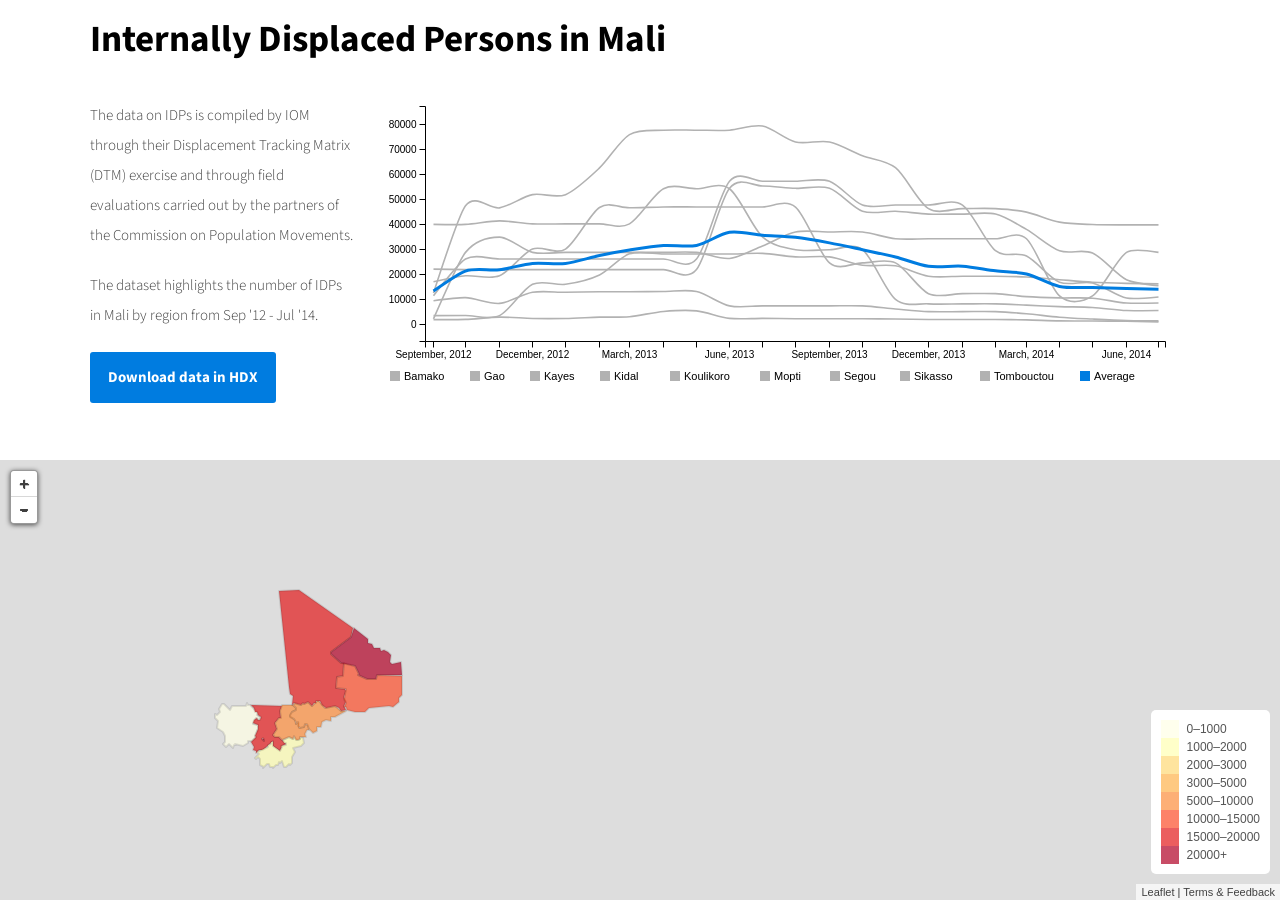
==== index.html @ 828c5931 "cleaning" ====
<!DOCTYPE html>
<html>
<head>
  <meta charset=utf-8 />
  <title>IDPs from Mali</title>
  <meta name='viewport' content='initial-scale=1,maximum-scale=1,user-scalable=no' />

  <!-- loading font -->
  <link href='https://fonts.googleapis.com/css?family=Source+Sans+Pro:400,200,300,600,700' rel='stylesheet' type='text/css'>

  <!-- Loading jquery -->
  <script src='js/jquery.js'></script>

  <!-- Loading Mapbox, used for the popup -->
  <script src='js/mapbox.js'></script>
  <link href='css/mapbox.css' rel='stylesheet' />

  <!-- Load Leaflet -->
  <link rel="stylesheet" href="css/leaflet.css" />
  <script src="js/leaflet.js"></script>

  <!-- Loading c3 + d3 -->
  <script src='js/d3.min.js'></script>
  <script src='js/c3.js'></script>
  <link href='css/c3.css' rel='stylesheet' />

  <!-- Loading style sheets that match our current site -->
  <link rel='stylesheet' id='bean-css'  href='css/framework.css' type='text/css' media='all' />
  <link rel='stylesheet' id='main-style-css'  href='css/style.css' type='text/css' media='all' />
  <link rel='stylesheet' id='mobile-css'  href='css/mobile.css' type='text/css' media='all' />
  <link rel='stylesheet' id='font-awesome-four-css'  href='css/font-awesome.min.css' type='text/css' media='all' />


  <style>
    body {
      font-family: 'Source Sans Pro';
      margin-top:20px;
      width: 100%;
    }
    #map {
      position:absolute;
      top:460px;
      bottom:0;
      left: 0 ;
      width:100%;
    }
  </style>
</head>

<body>
<div class="row" style="padding-bottom: 40px;">
  <h1><strong>Internally Displaced Persons in Mali</strong></h1>
</div>
<div class="row">
  <div class='three columns' style="padding-left: 0px;">
    <p>The data on IDPs is compiled by IOM through their Displacement Tracking Matrix (DTM) exercise and through field evaluations carried out by the partners of the Commission on Population Movements.</p>
    <p>The dataset highlights the number of IDPs in Mali by region from Sep '12 - Jul '14.</p>
    <a href="https://data.hdx.rwlabs.org/dataset/idps-data-by-region-in-mali" class="btn btn-default btn-lg">Download data in HDX</a>
  </div>
  <div id="timeseries" class="nine columns"></div>
</div>
<div id='map' class='map-box'></div>

<!-- Map specific style -->
<style>
.map-legend .swatch {
  width:20px;
  height:20px;
  float:left;
  margin-right:10px;
  }
.legend {
    background-color: #ffffff;
    padding: 10px;
    border-radius: 5px;
    line-height: 18px;
    color: #555;
}
.legend i {
    width: 18px;
    height: 18px;
    float: left;
    margin-right: 8px;
    opacity: 0.7;
}
.leaflet-popup-close-button {
  display: none;
  }
.leaflet-popup-content-wrapper {
  pointer-events: none;
  }
</style>

<!-- Loading geoJSOn data -->
<script src='data/idps_data.js'></script>

<!-- Chart specific styles -->
<style>
#timeseries .c3-line {
  stroke-width: 1.6px;
}
#timeseries .c3-line-Average {
  stroke-width: 3px;
}
#timeseries .c3-legend-item {
  font-size: 11px;
}
</style>

<script>
//// charting data
// this uses c3 (d3) to load the time series data from a CSV file
// then carts it into a time series

// Color Brewer Palette: #d53e4f, #f46d43, #fdae61, #fee08b, #ffffbf, #e6f598, #abdda4, #66c2a5, #3288bd

var colorPalette = ['#B2B2B2', '#007CE0'];
var timeseries = c3.generate({
  bindto: '#timeseries',
    data: {
      x: 'date',
      url: 'data/idp_data_timeseries.csv',
      type: 'spline',
      colors: {
        Bamako: colorPalette[0],
        Gao: colorPalette[0],
        Kayes: colorPalette[0],
        Kidal: colorPalette[0],
        Koulikoro: colorPalette[0],
        Mopti: colorPalette[0],
        Segou: colorPalette[0],
        Sikasso: colorPalette[0],
        Tombouctou: colorPalette[0],
        Average: colorPalette[1]
      }
    },
    axis: {
      x: {
        type: 'timeseries',
          tick: {
            format: '%B, %Y'
          }
      },
      y: {
        show: true
      }
    },
    tooltip: {
      format: {
        value: d3.format(',')
      }
    },
    point: {
      show: false
    },
    size: {
      height: 300,
      width: 800
    }
});

</script>
<script>
//// mapping element
// this mapping element uses MapBox + Leaflet to map
// data stored in the idps data.
// it only shows a choropleth map with the latest data.

var mapboxTiles = L.tileLayer('https://{s}.tiles.mapbox.com/v3/reliefweb.im6jg6a0/{z}/{x}/{y}.png', {
    attribution: '<a href="http://www.mapbox.com/about/maps/" target="_blank">Terms &amp; Feedback</a>',
    maxZoom: 7
});

var map = L.map('map')
    .addLayer(mapboxTiles)
    .setView([17.63383, 25.15022], 4);

// creating a popup data
var popup = new L.Popup({ autoPan: false });

// statesData comes from the 'idps_data.js' script included above
var statesLayer = L.geoJson(statesData,  {
    style: getStyle,
    onEachFeature: onEachFeature
}).addTo(map);

  function getStyle(feature) {
      return {
          weight: 2,
          opacity: 0.1,
          color: 'black',
          fillOpacity: 0.7,
          fillColor: getColor(feature.properties.July2014)
      };
  }

  // get color depending on population density value
  function getColor(d) {
      return d > 20000 ? '#b10026' :
          d > 15000  ? '#e31a1c' :
          d > 10000  ? '#fc4e2a' :
          d > 5000  ? '#fd8d3c' :
          d > 3000   ? '#feb24c' :
          d > 2000   ? '#fed976' :
          d > 1000   ? '#ffffb2' :
          '#ffffe5';
  }

  // Excuse the short function name: this is not setting a JavaScript
  // variable, but rather the variable by which the map is colored.
  // The input is a string 'name', which specifies which column
  // of the imported JSON file is used to color the map.
  function setVariable(name) {
      var scale = ranges[name];
      usLayer.eachLayer(function(layer) {
          // Decide the color for each state by finding its
          // place between min & max, and choosing a particular
          // color as index.
          var division = Math.floor(
              (hues.length - 1) *
              ((layer.feature.properties[name] - scale.min) /
              (scale.max - scale.min)));
          // See full path options at
          // http://leafletjs.com/reference.html#path
          layer.setStyle({
              fillColor: hues[division],
              fillOpacity: 0.8,
              weight: 0.5
          });
      });
  };

  function onEachFeature(feature, layer) {
      layer.on({
          mousemove: mousemove,
          mouseout: mouseout,
          click: zoomToFeature
      });
  }

  var closeTooltip;

  function mousemove(e) {
      var layer = e.target;

      popup.setLatLng(e.latlng);
      popup.setContent('<div class="marker-title">' + "IDPs in " + layer.feature.properties.Name + ": " + "<span>" + layer.feature.properties.July2014 + "</span>" + '</div>' + "<i>July 2014</i>");

      if (!popup._map) popup.openOn(map);
      window.clearTimeout(closeTooltip);

      // highlight feature
      layer.setStyle({
          weight: 3,
          opacity: 0.3,
          fillOpacity: 0.9
      });

      if (!L.Browser.ie && !L.Browser.opera) {
          layer.bringToFront();
      }
  }

  function mouseout(e) {
      statesLayer.resetStyle(e.target);
      closeTooltip = window.setTimeout(function() {
          map.closePopup();
      }, 100);
  }

  function zoomToFeature(e) {
      map.fitBounds(e.target.getBounds());
  }

  var legend = L.control({position: 'bottomright'});

  legend.onAdd = function (map) {

      var div = L.DomUtil.create('div', 'info legend'),
          grades = [0, 1000, 2000, 3000, 5000, 10000, 15000, 20000],
          labels = [];

      // loop through our density intervals and generate a label with a colored square for each interval
      for (var i = 0; i < grades.length; i++) {
          div.innerHTML +=
              '<i style="background:' + getColor(grades[i] + 1) + '"></i> ' +
              grades[i] + (grades[i + 1] ? '&ndash;' + grades[i + 1] + '<br>' : '+');
      }

      // return '<span>Number of IDPs</span><br/>' + labels.join('');
      return div;
  };

  legend.addTo(map);

</script>

<script>
console.log('~~~~~~~~~~~~~~~~~~~~~~~~~~~~~~~~~~~~')
console.log('~~~~~~~~~~~~~~~~~~~~~~~~~~~~~~~~~~~~')
console.log('~~~~~~~~~~~~~~~~~~~~~~~~~~~~~~~~~~~~')
console.log('Visualizing HDX data.')
console.log('Developed by @luiscape')
console.log('Version: v.0.1')
console.log('~~~~~~~~~~~~~~~~~~~~~~~~~~~~~~~~~~~~')
console.log('~~~~~~~~~~~~~~~~~~~~~~~~~~~~~~~~~~~~')
console.log('~~~~~~~~~~~~~~~~~~~~~~~~~~~~~~~~~~~~')
</script>

</body>
</html>
---- css/mapbox.css ----
.leaflet-container{background:#fff;font:12px/20px 'Helvetica Neue',Arial,Helvetica,sans-serif;color:#404040;color:rgba(0,0,0,.75);outline:0;overflow:hidden;-ms-touch-action:none}.leaflet-container *,.leaflet-container :after,.leaflet-container :before{-webkit-box-sizing:border-box;-moz-box-sizing:border-box;box-sizing:border-box}.leaflet-container h1,.leaflet-container h2,.leaflet-container h3,.leaflet-container h4,.leaflet-container h5,.leaflet-container h6,.leaflet-container p{font-size:15px;line-height:20px;margin:0 0 10px}.leaflet-container .marker-description img{margin-bottom:10px}.leaflet-container a{color:#3887BE;font-weight:400;text-decoration:none}.leaflet-container a:hover,.leaflet-container.dark a{color:#63b6e5}.leaflet-container.dark a:hover{color:#8fcaec}.leaflet-container .mapbox-button,.leaflet-container.dark .mapbox-button{background-color:#3887be;display:inline-block;height:40px;line-height:40px;text-decoration:none;color:#fff;font-size:12px;white-space:nowrap;text-overflow:ellipsis}.leaflet-container .mapbox-button:hover,.leaflet-container.dark .mapbox-button:hover{color:#fff;background-color:#3bb2d0}.leaflet-image-layer,.leaflet-layer,.leaflet-map-pane,.leaflet-marker-icon,.leaflet-marker-pane,.leaflet-marker-shadow,.leaflet-overlay-pane,.leaflet-overlay-pane svg,.leaflet-popup-pane,.leaflet-shadow-pane,.leaflet-tile,.leaflet-tile-container,.leaflet-tile-pane,.leaflet-zoom-box{position:absolute;left:0;top:0}.leaflet-marker-icon,.leaflet-marker-shadow,.leaflet-tile{-webkit-user-drag:none;-webkit-user-select:none;-moz-user-select:none;user-select:none}.leaflet-marker-icon,.leaflet-marker-shadow{display:block}.leaflet-tile{filter:inherit;visibility:hidden}.leaflet-tile-loaded{visibility:inherit}.leaflet-zoom-box{width:0;height:0}.leaflet-tile-pane{z-index:2}.leaflet-objects-pane{z-index:3}.leaflet-overlay-pane{z-index:4}.leaflet-shadow-pane{z-index:5}.leaflet-marker-pane{z-index:6}.leaflet-popup-pane{z-index:7}.leaflet-control{position:relative;z-index:7;pointer-events:auto;float:left;clear:both}.leaflet-right .leaflet-control{float:right}.leaflet-top .leaflet-control{margin-top:10px}.leaflet-bottom .leaflet-control{margin-bottom:10px}.leaflet-left .leaflet-control{margin-left:10px}.leaflet-right .leaflet-control{margin-right:10px}.leaflet-bottom,.leaflet-top{position:absolute;z-index:1000;pointer-events:none}.leaflet-top{top:0}.leaflet-right{right:0}.leaflet-bottom{bottom:0}.leaflet-left{left:0}.leaflet-fade-anim .leaflet-popup,.leaflet-fade-anim .leaflet-tile{opacity:0;-webkit-transition:opacity .2s linear;-moz-transition:opacity .2s linear;-o-transition:opacity .2s linear;transition:opacity .2s linear}.leaflet-fade-anim .leaflet-map-pane .leaflet-popup,.leaflet-fade-anim .leaflet-tile-loaded{opacity:1}.leaflet-zoom-anim .leaflet-zoom-animated{-webkit-transition:-webkit-transform .25s cubic-bezier(0,0,.25,1);-moz-transition:-moz-transform .25s cubic-bezier(0,0,.25,1);-o-transition:-o-transform .25s cubic-bezier(0,0,.25,1);transition:transform .25s cubic-bezier(0,0,.25,1)}.leaflet-pan-anim .leaflet-tile,.leaflet-touching .leaflet-zoom-animated,.leaflet-zoom-anim .leaflet-tile{-webkit-transition:none;-moz-transition:none;-o-transition:none;transition:none}.leaflet-zoom-anim .leaflet-zoom-hide{visibility:hidden}.leaflet-container{cursor:-webkit-grab;cursor:-moz-grab}.leaflet-container.leaflet-clickable,.leaflet-container.map-clickable,.leaflet-marker-icon,.leaflet-overlay-pane path{cursor:pointer}.leaflet-control,.leaflet-popup-pane{cursor:auto}.leaflet-dragging,.leaflet-dragging .leaflet-clickable,.leaflet-dragging .leaflet-container,.leaflet-dragging .map-clickable{cursor:move;cursor:-webkit-grabbing;cursor:-moz-grabbing}.leaflet-zoom-box{background:#fff;border:2px dotted #202020;opacity:.5}.leaflet-bar,.leaflet-control-layers{background-color:#fff;border:1px solid #999;border-color:rgba(0,0,0,.4);border-radius:3px;box-shadow:none}.leaflet-bar a,.leaflet-bar a:hover{color:#404040;color:rgba(0,0,0,.75);border-bottom:1px solid #ddd;border-bottom-color:rgba(0,0,0,.1)}.leaflet-bar a:active,.leaflet-bar a:hover{background-color:#f8f8f8;cursor:pointer}.leaflet-bar a:hover:first-child{border-radius:3px 3px 0 0}.leaflet-bar a:hover:last-child{border-bottom:0;border-radius:0 0 3px 3px}.leaflet-bar a:hover:only-of-type{border-radius:3px}.leaflet-bar .leaflet-disabled{cursor:default;opacity:.75}.leaflet-control-zoom-in,.leaflet-control-zoom-out{display:block;content:'';text-indent:-999em}.leaflet-control-layers .leaflet-control-layers-list,.leaflet-control-layers-expanded .leaflet-control-layers-toggle{display:none}.leaflet-control-layers-expanded .leaflet-control-layers-list{display:block;position:relative}.leaflet-control-layers-expanded{background:#fff;padding:6px 10px 6px 6px;color:#404040;color:rgba(0,0,0,.75)}.leaflet-control-layers-selector{margin-top:2px;position:relative;top:1px}.leaflet-control-layers label{display:block}.leaflet-control-layers-separator{height:0;border-top:1px solid #ddd;border-top-color:rgba(0,0,0,.1);margin:5px -10px 5px -6px}.leaflet-container .leaflet-control-attribution{background-color:rgba(255,255,255,.5);margin:0;box-shadow:none}.leaflet-container .leaflet-control-attribution a,.leaflet-container .map-info-container a{color:#404040}.leaflet-control-attribution a:hover,.map-info-container a:hover{color:inherit;text-decoration:underline}.leaflet-control-attribution,.leaflet-control-scale-line{padding:0 5px}.leaflet-left .leaflet-control-scale{margin-left:5px}.leaflet-bottom .leaflet-control-scale{margin-bottom:5px}.leaflet-control-scale-line{background-color:rgba(255,255,255,.5);border:1px solid #999;border-color:rgba(0,0,0,.4);border-top:0;padding:2px 5px 1px;white-space:nowrap;overflow:hidden}.leaflet-control-scale-line:not(:first-child){border-top:2px solid #ddd;border-top-color:rgba(0,0,0,.1);border-bottom:0;margin-top:-2px}.leaflet-control-scale-line:not(:first-child):not(:last-child){border-bottom:2px solid #777}.leaflet-popup{position:absolute;text-align:center;pointer-events:none}.leaflet-popup-content-wrapper{padding:1px;text-align:left;pointer-events:all}.leaflet-popup-content{padding:10px 10px 15px;margin:0;line-height:inherit}.leaflet-popup-close-button+.leaflet-popup-content-wrapper .leaflet-popup-content{padding-top:15px}.leaflet-popup-tip-container{width:20px;height:20px;margin:0 auto;position:relative}.leaflet-popup-tip{width:0;height:0;margin:0;border-left:10px solid transparent;border-right:10px solid transparent;border-top:10px solid #fff;box-shadow:none}.leaflet-popup-close-button{text-indent:-999em;position:absolute;top:0;right:0;pointer-events:all}.leaflet-popup-close-button:hover{background-color:#f8f8f8}.leaflet-popup-scrolled{overflow:auto;border-bottom:1px solid #ddd;border-top:1px solid #ddd}.leaflet-div-icon{background:#fff;border:1px solid #999;border-color:rgba(0,0,0,.4)}.leaflet-editing-icon{border-radius:3px}.leaflet-bar a,.leaflet-control-layers-toggle,.leaflet-popup-close-button,.map-tooltip.closable .close,.mapbox-button-icon:before,.mapbox-icon{content:'';display:inline-block;width:26px;height:26px;vertical-align:middle;background-repeat:no-repeat}.leaflet-bar a{display:block}.leaflet-container.dark .map-tooltip .close,.leaflet-control-layers-toggle,.leaflet-control-zoom-in,.leaflet-control-zoom-out,.leaflet-popup-close-button,.map-tooltip .close,.mapbox-icon{opacity:.75;background-image:url(images/icons-000000@2x.png);background-repeat:no-repeat;background-size:26px 260px}.leaflet-container.dark .leaflet-control-layers-toggle,.leaflet-container.dark .leaflet-control-zoom-in,.leaflet-container.dark .leaflet-control-zoom-out,.leaflet-container.dark .mapbox-icon,.mapbox-button-icon:before{opacity:1;background-image:url(images/icons-ffffff@2x.png);background-size:26px 260px}.leaflet-bar .leaflet-control-zoom-in{background-position:0 0}.leaflet-bar .leaflet-control-zoom-out{background-position:0 -26px}.leaflet-popup-close-button,.map-tooltip.closable .close{background-position:-3px -55px;width:20px;height:20px;border-radius:0 3px 0 0}.mapbox-icon-info{background-position:0 -78px}.leaflet-control-layers-toggle{background-position:0 -104px}.mapbox-icon.mapbox-icon-share,.mapbox-icon.mapbox-icon-share:before{background-position:0 -130px}.mapbox-icon.mapbox-icon-geocoder,.mapbox-icon.mapbox-icon-geocoder:before{background-position:0 -156px}.mapbox-icon-facebook,.mapbox-icon-facebook:before{background-position:0 -182px}.mapbox-icon-twitter,.mapbox-icon-twitter:before{background-position:0 -208px}.mapbox-icon-pinterest,.mapbox-icon-pinterest:before{background-position:0 -234px}.leaflet-popup-content-wrapper,.map-legends,.map-tooltip{background:#fff;border-radius:3px;box-shadow:0 1px 2px rgba(0,0,0,.1)}.map-legends,.map-tooltip{max-width:300px}.map-legends .map-legend{padding:10px}.map-tooltip{z-index:999999;padding:10px;min-width:180px;max-height:400px;overflow:auto;opacity:1;-webkit-transition:opacity 150ms;-moz-transition:opacity 150ms;-o-transition:opacity 150ms;transition:opacity 150ms}.map-tooltip .close{text-indent:-999em;overflow:hidden;display:none}.map-tooltip.closable .close{position:absolute;top:0;right:0;border-radius:3px}.map-tooltip.closable .close:active{background-color:#f8f8f8}.leaflet-control-interaction{position:absolute;top:10px;right:10px;width:300px}.leaflet-popup-content .marker-title{font-weight:700}.leaflet-control .mapbox-button{background-color:#fff;border:1px solid #ddd;border-color:rgba(0,0,0,.1);padding:5px 10px;border-radius:3px}.mapbox-modal>div{position:absolute;top:0;left:0;width:100%;height:100%;z-index:-1;overflow-y:auto}.mapbox-modal.active>div{z-index:99999;transition:all .2s,z-index 0 0}.mapbox-modal .mapbox-modal-mask{background:rgba(0,0,0,.5);opacity:0}.mapbox-modal.active .mapbox-modal-mask{opacity:1}.mapbox-modal .mapbox-modal-content{-webkit-transform:translateY(-100%);-moz-transform:translateY(-100%);-ms-transform:translateY(-100%);transform:translateY(-100%)}.mapbox-modal.active .mapbox-modal-content{-webkit-transform:translateY(0);-moz-transform:translateY(0);-ms-transform:translateY(0);transform:translateY(0)}.mapbox-modal-body{position:relative;background:#fff;padding:20px;z-index:1000;width:50%;margin:20px 0 20px 25%}.mapbox-share-buttons{margin:0 0 20px}.mapbox-share-buttons a{width:33.3333%;border-left:1px solid #fff;text-align:center;border-radius:0}.mapbox-share-buttons a:last-child{border-radius:0 3px 3px 0}.mapbox-share-buttons a:first-child{border:0;border-radius:3px 0 0 3px}.mapbox-modal input{width:100%;height:40px;padding:10px;border:1px solid #ddd;border-color:rgba(0,0,0,.1);color:rgba(0,0,0,.5)}.leaflet-control.mapbox-control-info{margin:5px 30px 10px 10px;min-height:26px}.leaflet-right .leaflet-control.mapbox-control-info{margin:5px 10px 10px 30px}.mapbox-info-toggle{background-color:#fff;background-color:rgba(255,255,255,.5);border-radius:50%;position:absolute;bottom:0;left:0;z-index:1}.leaflet-right .mapbox-control-info .mapbox-info-toggle{left:auto;right:0}.mapbox-info-toggle:hover{background-color:#fff}.map-info-container{background:#fff;padding:3px 5px 3px 27px;display:none;position:relative;bottom:0;left:0;border-radius:13px 3px 3px 13px}.leaflet-right .map-info-container{left:auto;right:0;padding:3px 27px 3px 5px;border-radius:3px 13px 13px 3px}.mapbox-control-info.active .map-info-container{display:inline-block}.leaflet-container .mapbox-improve-map{font-weight:700}.leaflet-control-mapbox-geocoder{position:relative}.leaflet-control-mapbox-geocoder.searching{opacity:.75}.leaflet-control-mapbox-geocoder .leaflet-control-mapbox-geocoder-wrap{background:#fff;position:absolute;border:1px solid #999;border-color:rgba(0,0,0,.4);overflow:hidden;left:26px;height:28px;width:0;top:-1px;border-radius:0 3px 3px 0;opacity:0;-webkit-transition:opacity 100ms;-moz-transition:opacity 100ms;-o-transition:opacity 100ms;transition:opacity 100ms}.leaflet-control-mapbox-geocoder.active .leaflet-control-mapbox-geocoder-wrap{width:180px;opacity:1}.leaflet-bar .leaflet-control-mapbox-geocoder-toggle,.leaflet-bar .leaflet-control-mapbox-geocoder-toggle:hover{border-bottom:0}.leaflet-control-mapbox-geocoder-toggle{border-radius:3px}.leaflet-control-mapbox-geocoder.active,.leaflet-control-mapbox-geocoder.active .leaflet-control-mapbox-geocoder-toggle{border-top-right-radius:0;border-bottom-right-radius:0}.leaflet-control-mapbox-geocoder .leaflet-control-mapbox-geocoder-form input{background:0 0;border:0;width:180px;padding:0 0 0 10px;height:26px;outline:0}.leaflet-control-mapbox-geocoder-results{width:180px;position:absolute;left:26px;top:25px;border-radius:0 0 3px 3px}.leaflet-control-mapbox-geocoder.active .leaflet-control-mapbox-geocoder-results{background:#fff;border:1px solid #999;border-color:rgba(0,0,0,.4)}.leaflet-control-mapbox-geocoder-results a,.leaflet-control-mapbox-geocoder-results span{padding:0 10px;text-overflow:ellipsis;white-space:nowrap;display:block;width:100%;font-size:12px;line-height:26px;text-align:left;overflow:hidden}.leaflet-container.dark .leaflet-control .leaflet-control-mapbox-geocoder-results a:hover,.leaflet-control-mapbox-geocoder-results a:hover{background:#f8f8f8;opacity:1}.leaflet-right .leaflet-control-mapbox-geocoder-results,.leaflet-right .leaflet-control-mapbox-geocoder-wrap{left:auto;right:26px}.leaflet-right .leaflet-control-mapbox-geocoder-wrap{border-radius:3px 0 0 3px}.leaflet-right .leaflet-control-mapbox-geocoder.active,.leaflet-right .leaflet-control-mapbox-geocoder.active .leaflet-control-mapbox-geocoder-toggle{border-radius:0 3px 3px 0}.leaflet-bottom .leaflet-control-mapbox-geocoder-results{top:auto;bottom:25px;border-radius:3px 3px 0 0}.leaflet-container.dark .leaflet-bar{background-color:#404040;border-color:#202020;border-color:rgba(0,0,0,.75)}.leaflet-container.dark .leaflet-bar a{color:#404040;border-color:rgba(0,0,0,.5)}.leaflet-container.dark .leaflet-bar a:active,.leaflet-container.dark .leaflet-bar a:hover{background-color:#505050}.leaflet-container.dark .leaflet-control-attribution,.leaflet-container.dark .map-info-container,.leaflet-container.dark .mapbox-info-toggle{background-color:rgba(0,0,0,.5);color:#f8f8f8}.leaflet-container.dark .leaflet-control-attribution a,.leaflet-container.dark .leaflet-control-attribution a:hover,.leaflet-container.dark .map-info-container a,.leaflet-container.dark .map-info-container a:hover{color:#fff}.leaflet-container.dark .leaflet-control-layers-list span{color:#f8f8f8}.leaflet-container.dark .leaflet-control-layers-separator{border-top-color:rgba(255,255,255,.1)}.leaflet-container.dark .leaflet-bar a.leaflet-disabled,.leaflet-container.dark .leaflet-control .mapbox-button.disabled{background-color:#252525;color:#404040}.leaflet-container.dark .leaflet-control-mapbox-geocoder>div{border-color:#202020;border-color:rgba(0,0,0,.75)}.leaflet-container.dark .leaflet-control .leaflet-control-mapbox-geocoder-results a{border-color:#ddd #202020;border-color:rgba(0,0,0,.1) rgba(0,0,0,.75)}.leaflet-container.dark .leaflet-control .leaflet-control-mapbox-geocoder-results span{border-color:#202020;border-color:rgba(0,0,0,.75)}@media only screen and (max-width:800px){.mapbox-modal-body{width:83.3333%;margin-left:8.3333%}}@media only screen and (max-width:640px){.mapbox-modal-body{width:100%;height:100%;margin:0}}.leaflet-vml-shape{width:1px;height:1px}.lvml{behavior:url(#default#VML);display:inline-block;position:absolute}.leaflet-container img.leaflet-tile{max-width:none!important}.leaflet-container img.leaflet-marker-icon{max-width:none}.leaflet-container img.leaflet-image-layer{max-width:15000px!important}.leaflet-overlay-pane svg{-moz-user-select:none}.leaflet-oldie .mapbox-modal .mapbox-modal-content{display:none}.leaflet-oldie .mapbox-modal.active .mapbox-modal-content{display:block}.map-tooltip{width:280px\8}
---- css/leaflet.css ----
/* required styles */

.leaflet-map-pane,
.leaflet-tile,
.leaflet-marker-icon,
.leaflet-marker-shadow,
.leaflet-tile-pane,
.leaflet-tile-container,
.leaflet-overlay-pane,
.leaflet-shadow-pane,
.leaflet-marker-pane,
.leaflet-popup-pane,
.leaflet-overlay-pane svg,
.leaflet-zoom-box,
.leaflet-image-layer,
.leaflet-layer {
	position: absolute;
	left: 0;
	top: 0;
	}
.leaflet-container {
	overflow: hidden;
	-ms-touch-action: none;
	}
.leaflet-tile,
.leaflet-marker-icon,
.leaflet-marker-shadow {
	-webkit-user-select: none;
	   -moz-user-select: none;
	        user-select: none;
	-webkit-user-drag: none;
	}
.leaflet-marker-icon,
.leaflet-marker-shadow {
	display: block;
	}
/* map is broken in FF if you have max-width: 100% on tiles */
.leaflet-container img {
	max-width: none !important;
	}
/* stupid Android 2 doesn't understand "max-width: none" properly */
.leaflet-container img.leaflet-image-layer {
	max-width: 15000px !important;
	}
.leaflet-tile {
	filter: inherit;
	visibility: hidden;
	}
.leaflet-tile-loaded {
	visibility: inherit;
	}
.leaflet-zoom-box {
	width: 0;
	height: 0;
	}
/* workaround for https://bugzilla.mozilla.org/show_bug.cgi?id=888319 */
.leaflet-overlay-pane svg {
	-moz-user-select: none;
	}

.leaflet-tile-pane    { z-index: 2; }
.leaflet-objects-pane { z-index: 3; }
.leaflet-overlay-pane { z-index: 4; }
.leaflet-shadow-pane  { z-index: 5; }
.leaflet-marker-pane  { z-index: 6; }
.leaflet-popup-pane   { z-index: 7; }

.leaflet-vml-shape {
	width: 1px;
	height: 1px;
	}
.lvml {
	behavior: url(#default#VML);
	display: inline-block;
	position: absolute;
	}


/* control positioning */

.leaflet-control {
	position: relative;
	z-index: 7;
	pointer-events: auto;
	}
.leaflet-top,
.leaflet-bottom {
	position: absolute;
	z-index: 1000;
	pointer-events: none;
	}
.leaflet-top {
	top: 0;
	}
.leaflet-right {
	right: 0;
	}
.leaflet-bottom {
	bottom: 0;
	}
.leaflet-left {
	left: 0;
	}
.leaflet-control {
	float: left;
	clear: both;
	}
.leaflet-right .leaflet-control {
	float: right;
	}
.leaflet-top .leaflet-control {
	margin-top: 10px;
	}
.leaflet-bottom .leaflet-control {
	margin-bottom: 10px;
	}
.leaflet-left .leaflet-control {
	margin-left: 10px;
	}
.leaflet-right .leaflet-control {
	margin-right: 10px;
	}


/* zoom and fade animations */

.leaflet-fade-anim .leaflet-tile,
.leaflet-fade-anim .leaflet-popup {
	opacity: 0;
	-webkit-transition: opacity 0.2s linear;
	   -moz-transition: opacity 0.2s linear;
	     -o-transition: opacity 0.2s linear;
	        transition: opacity 0.2s linear;
	}
.leaflet-fade-anim .leaflet-tile-loaded,
.leaflet-fade-anim .leaflet-map-pane .leaflet-popup {
	opacity: 1;
	}

.leaflet-zoom-anim .leaflet-zoom-animated {
	-webkit-transition: -webkit-transform 0.25s cubic-bezier(0,0,0.25,1);
	   -moz-transition:    -moz-transform 0.25s cubic-bezier(0,0,0.25,1);
	     -o-transition:      -o-transform 0.25s cubic-bezier(0,0,0.25,1);
	        transition:         transform 0.25s cubic-bezier(0,0,0.25,1);
	}
.leaflet-zoom-anim .leaflet-tile,
.leaflet-pan-anim .leaflet-tile,
.leaflet-touching .leaflet-zoom-animated {
	-webkit-transition: none;
	   -moz-transition: none;
	     -o-transition: none;
	        transition: none;
	}

.leaflet-zoom-anim .leaflet-zoom-hide {
	visibility: hidden;
	}


/* cursors */

.leaflet-clickable {
	cursor: pointer;
	}
.leaflet-container {
	cursor: -webkit-grab;
	cursor:    -moz-grab;
	}
.leaflet-popup-pane,
.leaflet-control {
	cursor: auto;
	}
.leaflet-dragging .leaflet-container,
.leaflet-dragging .leaflet-clickable {
	cursor: move;
	cursor: -webkit-grabbing;
	cursor:    -moz-grabbing;
	}


/* visual tweaks */

.leaflet-container {
	background: #ddd;
	outline: 0;
	}
.leaflet-container a {
	color: #0078A8;
	}
.leaflet-container a.leaflet-active {
	outline: 2px solid orange;
	}
.leaflet-zoom-box {
	border: 2px dotted #38f;
	background: rgba(255,255,255,0.5);
	}


/* general typography */
.leaflet-container {
	font: 12px/1.5 "Helvetica Neue", Arial, Helvetica, sans-serif;
	}


/* general toolbar styles */

.leaflet-bar {
	box-shadow: 0 1px 5px rgba(0,0,0,0.65);
	border-radius: 4px;
	}
.leaflet-bar a,
.leaflet-bar a:hover {
	background-color: #fff;
	border-bottom: 1px solid #ccc;
	width: 26px;
	height: 26px;
	line-height: 26px;
	display: block;
	text-align: center;
	text-decoration: none;
	color: black;
	}
.leaflet-bar a,
.leaflet-control-layers-toggle {
	background-position: 50% 50%;
	background-repeat: no-repeat;
	display: block;
	}
.leaflet-bar a:hover {
	background-color: #f4f4f4;
	}
.leaflet-bar a:first-child {
	border-top-left-radius: 4px;
	border-top-right-radius: 4px;
	}
.leaflet-bar a:last-child {
	border-bottom-left-radius: 4px;
	border-bottom-right-radius: 4px;
	border-bottom: none;
	}
.leaflet-bar a.leaflet-disabled {
	cursor: default;
	background-color: #f4f4f4;
	color: #bbb;
	}

.leaflet-touch .leaflet-bar a {
	width: 30px;
	height: 30px;
	line-height: 30px;
	}


/* zoom control */

.leaflet-control-zoom-in,
.leaflet-control-zoom-out {
	font: bold 18px 'Lucida Console', Monaco, monospace;
	text-indent: 1px;
	}
.leaflet-control-zoom-out {
	font-size: 20px;
	}

.leaflet-touch .leaflet-control-zoom-in {
	font-size: 22px;
	}
.leaflet-touch .leaflet-control-zoom-out {
	font-size: 24px;
	}


/* layers control */

.leaflet-control-layers {
	box-shadow: 0 1px 5px rgba(0,0,0,0.4);
	background: #fff;
	border-radius: 5px;
	}
.leaflet-control-layers-toggle {
	background-image: url(images/layers.png);
	width: 36px;
	height: 36px;
	}
.leaflet-retina .leaflet-control-layers-toggle {
	background-image: url(images/layers-2x.png);
	background-size: 26px 26px;
	}
.leaflet-touch .leaflet-control-layers-toggle {
	width: 44px;
	height: 44px;
	}
.leaflet-control-layers .leaflet-control-layers-list,
.leaflet-control-layers-expanded .leaflet-control-layers-toggle {
	display: none;
	}
.leaflet-control-layers-expanded .leaflet-control-layers-list {
	display: block;
	position: relative;
	}
.leaflet-control-layers-expanded {
	padding: 6px 10px 6px 6px;
	color: #333;
	background: #fff;
	}
.leaflet-control-layers-selector {
	margin-top: 2px;
	position: relative;
	top: 1px;
	}
.leaflet-control-layers label {
	display: block;
	}
.leaflet-control-layers-separator {
	height: 0;
	border-top: 1px solid #ddd;
	margin: 5px -10px 5px -6px;
	}


/* attribution and scale controls */

.leaflet-container .leaflet-control-attribution {
	background: #fff;
	background: rgba(255, 255, 255, 0.7);
	margin: 0;
	}
.leaflet-control-attribution,
.leaflet-control-scale-line {
	padding: 0 5px;
	color: #333;
	}
.leaflet-control-attribution a {
	text-decoration: none;
	}
.leaflet-control-attribution a:hover {
	text-decoration: underline;
	}
.leaflet-container .leaflet-control-attribution,
.leaflet-container .leaflet-control-scale {
	font-size: 11px;
	}
.leaflet-left .leaflet-control-scale {
	margin-left: 5px;
	}
.leaflet-bottom .leaflet-control-scale {
	margin-bottom: 5px;
	}
.leaflet-control-scale-line {
	border: 2px solid #777;
	border-top: none;
	line-height: 1.1;
	padding: 2px 5px 1px;
	font-size: 11px;
	white-space: nowrap;
	overflow: hidden;
	-moz-box-sizing: content-box;
	     box-sizing: content-box;

	background: #fff;
	background: rgba(255, 255, 255, 0.5);
	}
.leaflet-control-scale-line:not(:first-child) {
	border-top: 2px solid #777;
	border-bottom: none;
	margin-top: -2px;
	}
.leaflet-control-scale-line:not(:first-child):not(:last-child) {
	border-bottom: 2px solid #777;
	}

.leaflet-touch .leaflet-control-attribution,
.leaflet-touch .leaflet-control-layers,
.leaflet-touch .leaflet-bar {
	box-shadow: none;
	}
.leaflet-touch .leaflet-control-layers,
.leaflet-touch .leaflet-bar {
	border: 2px solid rgba(0,0,0,0.2);
	background-clip: padding-box;
	}


/* popup */

.leaflet-popup {
	position: absolute;
	text-align: center;
	}
.leaflet-popup-content-wrapper {
	padding: 1px;
	text-align: left;
	border-radius: 12px;
	}
.leaflet-popup-content {
	margin: 13px 19px;
	line-height: 1.4;
	}
.leaflet-popup-content p {
	margin: 18px 0;
	}
.leaflet-popup-tip-container {
	margin: 0 auto;
	width: 40px;
	height: 20px;
	position: relative;
	overflow: hidden;
	}
.leaflet-popup-tip {
	width: 17px;
	height: 17px;
	padding: 1px;

	margin: -10px auto 0;

	-webkit-transform: rotate(45deg);
	   -moz-transform: rotate(45deg);
	    -ms-transform: rotate(45deg);
	     -o-transform: rotate(45deg);
	        transform: rotate(45deg);
	}
.leaflet-popup-content-wrapper,
.leaflet-popup-tip {
	background: white;

	box-shadow: 0 3px 14px rgba(0,0,0,0.4);
	}
.leaflet-container a.leaflet-popup-close-button {
	position: absolute;
	top: 0;
	right: 0;
	padding: 4px 4px 0 0;
	text-align: center;
	width: 18px;
	height: 14px;
	font: 16px/14px Tahoma, Verdana, sans-serif;
	color: #c3c3c3;
	text-decoration: none;
	font-weight: bold;
	background: transparent;
	}
.leaflet-container a.leaflet-popup-close-button:hover {
	color: #999;
	}
.leaflet-popup-scrolled {
	overflow: auto;
	border-bottom: 1px solid #ddd;
	border-top: 1px solid #ddd;
	}

.leaflet-oldie .leaflet-popup-content-wrapper {
	zoom: 1;
	}
.leaflet-oldie .leaflet-popup-tip {
	width: 24px;
	margin: 0 auto;

	-ms-filter: "progid:DXImageTransform.Microsoft.Matrix(M11=0.70710678, M12=0.70710678, M21=-0.70710678, M22=0.70710678)";
	filter: progid:DXImageTransform.Microsoft.Matrix(M11=0.70710678, M12=0.70710678, M21=-0.70710678, M22=0.70710678);
	}
.leaflet-oldie .leaflet-popup-tip-container {
	margin-top: -1px;
	}

.leaflet-oldie .leaflet-control-zoom,
.leaflet-oldie .leaflet-control-layers,
.leaflet-oldie .leaflet-popup-content-wrapper,
.leaflet-oldie .leaflet-popup-tip {
	border: 1px solid #999;
	}


/* div icon */

.leaflet-div-icon {
	background: #fff;
	border: 1px solid #666;
	}
---- css/c3.css ----
/*-- Chart --*/

.c3 svg {
  font: 10px sans-serif;
}
.c3 path, .c3 line {
  fill: none;
  stroke: #000;
}
.c3 text {
  -webkit-user-select: none;
     -moz-user-select: none;
          user-select: none;
}

.c3-legend-item-tile,
.c3-xgrid-focus,
.c3-ygrid,
.c3-event-rect,
.c3-bars path {
  shape-rendering: crispEdges;
}

.c3-chart-arc path {
  stroke: #fff;

}
.c3-chart-arc text {
  fill: #fff;
  font-size: 13px;
}

/*-- Axis --*/

.c3-axis-x .tick {
}
.c3-axis-x-label {
}

.c3-axis-y .tick {
}
.c3-axis-y-label {
}

.c3-axis-y2 .tick {
}
.c3-axis-y2-label {
}

/*-- Grid --*/

.c3-grid line {
  stroke: #aaa;
}
.c3-grid text {
  fill: #aaa;
}
.c3-xgrid, .c3-ygrid {
  stroke-dasharray: 3 3;
}
.c3-xgrid-focus {
}

/*-- Text on Chart --*/

.c3-text {
}

.c3-text.c3-empty {
  fill: #808080;
  font-size: 2em;
}

/*-- Line --*/

.c3-line {
  stroke-width: 1px;
}
/*-- Point --*/

.c3-circle._expanded_ {
  stroke-width: 1px;
  stroke: white;
}
.c3-selected-circle {
  fill: white;
  stroke-width: 2px;
}

/*-- Bar --*/

.c3-bar {
  stroke-width: 0;
}
.c3-bar._expanded_ {
  fill-opacity: 0.75;
}

/*-- Arc --*/

.c3-chart-arcs-title {
  font-size: 1.3em;
}

/*-- Focus --*/

.c3-target.c3-focused path.c3-line, .c3-target.c3-focused path.c3-step {
  stroke-width: 2px;
}

/*-- Region --*/

.c3-region {
  fill: steelblue;
  fill-opacity: .1;
}

/*-- Brush --*/

.c3-brush .extent {
  fill-opacity: .1;
}

/*-- Select - Drag --*/

.c3-dragarea {
}

/*-- Legend --*/

.c3-legend-item {
  font-size: 12px;
}

.c3-legend-background {
  opacity: 0.75;
  fill: white;
  stroke: lightgray;
  stroke-width: 1
}

/*-- Tooltip --*/

.c3-tooltip {
  border-collapse:collapse;
  border-spacing:0;
  background-color:#fff;
  empty-cells:show;
  -webkit-box-shadow: 7px 7px 12px -9px rgb(119,119,119);
     -moz-box-shadow: 7px 7px 12px -9px rgb(119,119,119);
          box-shadow: 7px 7px 12px -9px rgb(119,119,119);
  opacity: 0.9;
}
.c3-tooltip tr {
  border:1px solid #CCC;
}
.c3-tooltip th {
  background-color: #aaa;
  font-size:14px;
  padding:2px 5px;
  text-align:left;
  color:#FFF;
}
.c3-tooltip td {
  font-size:13px;
  padding: 3px 6px;
  background-color:#fff;
  border-left:1px dotted #999;
}
.c3-tooltip td > span {
  display: inline-block;
  width: 10px;
  height: 10px;
  margin-right: 6px;
}
.c3-tooltip td.value{
  text-align: right;
}

.c3-area {
  stroke-width: 0;
  opacity: 0.2;
}

.c3-chart-arcs .c3-chart-arcs-background {
  fill: #e0e0e0;
  stroke: none;
}
.c3-chart-arcs .c3-chart-arcs-gauge-unit {
  fill: #000;
  font-size: 16px;
}
.c3-chart-arcs .c3-chart-arcs-gauge-max {
  fill: #777;
}
.c3-chart-arcs .c3-chart-arcs-gauge-min {
  fill: #777;
}

.c3-chart-arc .c3-gauge-value {
  fill: #000;
  font-size: 28px;
}
---- css/framework.css ----
/*===================================================================*/
/*
/* THEME FRAMEWORK STYLES
/*
/*===================================================================*/

/* BODY */
* { -webkit-box-sizing: border-box; -moz-box-sizing: border-box; box-sizing: border-box; }
html { font-size: 62.5%; }

/* THE GRID */
.row { width: 100%; max-width: 1100px; margin: 0 auto; }
.row .row { width: auto; max-width: none; min-width: 0; margin: 0 -10px; }
.row.collapse .column, .row.collapse .columns { padding: 0; }
.row .row.collapse { margin: 0; }
.column, .columns { float: left; min-height: 1px; padding: 0 10px; position: relative; }
.column.centered, .columns.centered { float: none; margin: 0 auto; }
[class*="column"] + [class*="column"]:last-child { }
[class*="column"] + [class*="column"].end { float: left; }

.one, .row .one 			{ width: 8.33333%; 	}
.two, .row .two 			{ width: 16.66667%; }
.three, .row .three 		{ width: 25%; 		}
.four, .row .four 			{ width: 33.33333%; }
.five, .row .five 			{ width: 41.66667%; }
.six, .row .six 			{ width: 50%; 		}
.seven, .row .seven 		{ width: 58.33333%; }
.eight, .row .eight 		{ width: 66.66667%; }
.nine, .row .nine 			{ width: 75%; 		}
.ten, .row .ten 			{ width: 83.33333%; }
.eleven, .row .eleven 		{ width: 91.66667%; }
.twelve, .row .twelve 		{ width: 100%; 		}

.row .offset-by-one 		{ margin-left: 8.33333%;  }
.row .offset-by-two 		{ margin-left: 16.66667%; }
.row .offset-by-three 		{ margin-left: 25%; 	  }
.row .offset-by-four 		{ margin-left: 33.33333%; }
.row .offset-by-five 		{ margin-left: 41.66667%; }
.row .offset-by-six 		{ margin-left: 50%; 	  }
.row .offset-by-seven		{ margin-left: 58.33333%; }
.row .offset-by-eight 		{ margin-left: 66.66667%; }
.row .offset-by-nine 		{ margin-left: 75%; 	  }
.row .offset-by-ten 		{ margin-left: 83.33333%; }

.push-two 		{ left: 16.66667%; 	}
.pull-two 		{ right: 16.66667%; }
.push-three 	{ left: 25%; 		}
.pull-three 	{ right: 25%; 		}
.push-four 		{ left: 33.33333%; 	}
.pull-four 		{ right: 33.33333%; }
.push-five 		{ left: 41.66667%; 	}
.pull-five 		{ right: 41.66667%; }
.push-six 		{ left: 50%; 		}
.pull-six 		{ right: 50%; 		}
.push-seven 	{ left: 58.33333%; 	}
.pull-seven 	{ right: 58.33333%; }
.push-eight 	{ left: 66.66667%; 	}
.pull-eight 	{ right: 66.66667%; }
.push-nine 		{ left: 75%; 		}
.pull-nine 		{ right: 75%; 		}
.push-ten 		{ left: 83.33333%;  }
.pull-ten 		{ right: 83.33333%; }

img, object, embed { max-width: 100%; height: auto; }
object, embed { height: 100%; }
img { -ms-interpolation-mode: bicubic; }

.row { *zoom: 1; }
.row:before, .row:after { content: ""; display: table; }
.row:after { clear: both; }


/* MOBILE GRID / OVERRIDES */
@media only screen and (max-width: 767px) { 
body { 
	width: 100%; -webkit-text-size-adjust: none;  -ms-text-size-adjust: none; min-width: 0; margin-left: 0; margin-right: 0; padding-left: 0; padding-right: 0; }
  .row { width: auto; min-width: 0; margin-left: 0; margin-right: 0; }
  .column, .columns { width: auto !important; float: none; }
  .column:last-child, .columns:last-child { float: none; }
  [class*="column"] + [class*="column"]:last-child { float: none; }
  .column:before, .columns:before, .column:after, .columns:after { content: ""; display: table; }
  .column:after, .columns:after { clear: both; }
  .offset-by-one, .offset-by-two, .offset-by-three, .offset-by-four, .offset-by-five, .offset-by-six, .offset-by-seven, .offset-by-eight, .offset-by-nine, .offset-by-ten { margin-left: 0 !important; }
  .push-two, .push-three, .push-four, .push-five, .push-six, .push-seven, .push-eight, .push-nine, .push-ten { left: auto; }
  .pull-two, .pull-three, .pull-four, .pull-five, .pull-six, .pull-seven, .pull-eight, .pull-nine, .pull-ten { right: auto; }
  /* Mobile 4-column Grid */
  .row .mobile-one { width: 25% !important; float: left; padding: 0 10px; }
  .row .mobile-one:last-child { float: right; }
  .row .mobile-one.end { float: left; }
  .row.collapse .mobile-one { padding: 0; }
  .row .mobile-two { width: 50% !important; float: left; padding: 0 10px; }
  .row .mobile-two:last-child { float: right; }
  .row .mobile-two.end { float: left; }
  .row.collapse .mobile-two { padding: 0; }
  .row .mobile-three { width: 75% !important; float: left; padding: 0 10px; }
  .row .mobile-three:last-child { float: right; }
  .row .mobile-three.end { float: left; }
  .row.collapse .mobile-three { padding: 0; }
  .row .mobile-four { width: 100% !important; float: left; padding: 0 10px; }
  .row .mobile-four:last-child { float: right; }
  .row .mobile-four.end { float: left; }
  .row.collapse .mobile-four { padding: 0; }
  .push-one-mobile { left: 25%; }
  .pull-one-mobile { right: 25%; }
  .push-two-mobile { left: 50%; }
  .pull-two-mobile { right: 50%; }
  .push-three-mobile { left: 75%; }
  .pull-three-mobile { right: 75%; }   
}


/* LINKS */
a { text-decoration: none; line-height: inherit; }
a img {border: none;}
a img {border: none;}
a:focus { outline: none; }
p a, p a:hover { line-height: inherit; font-weight: bold; color: #007ce0;
                                              -webkit-transition: all .1s;
                                                 -moz-transition: all .1s;
                                                  -ms-transition: all .1s;
                                                   -o-transition: all .1s;
}

/* MISC */
.left { float: left; }
.right { float: right; }
.text-left { text-align: left; }
.text-right { text-align: right; }
.text-center { text-align: center; }
.hide { display: none; }
.highlight { background: #ffff99; }
figure { margin: 0; }
.align-center, 
.aligncenter {
	margin-left: auto;
	margin-right: auto;
	text-align: center;
	}

/* TYPOGRAPHY */
body, div, dl, dt, dd, ul, ol, li, h1, h2, h3, h4, h5, h6, pre, form, fieldset, p, blockquote, th, td { margin: 0; padding: 0; }
h1, h2, h3, h4, h5, h6 { text-rendering: optimizeLegibility; line-height: 1.1; }
hr { border: solid #ddd; border-width: 1px 0 0; clear: both; margin: 22px 0 21px; height: 0; }
em, i { font-style: italic; line-height: inherit; }
strong, b { font-weight: bold; line-height: inherit; }
small { font-size: 60%; line-height: inherit; }
code { font-weight: bold; background: #ffff99; }
ul, ol { line-height: 30px; margin-bottom: 17px; list-style-position: inside; }
ul.square, ul.circle, ul.disc { margin-left: 17px; }
ul.square { list-style-type: square; }
ul.circle { list-style-type: circle; }
ul.disc { list-style-type: disc; }
ul.no-bullet { list-style: none; }
ul.large li { line-height: 21px; }
@media print { 
* { background: transparent !important; color: black !important; box-shadow: none !important; text-shadow: none !important; filter: none !important; -ms-filter: none !important; }
a, a:visited { text-decoration: underline; }
a[href]:after { content: " (" attr(href) ")"; }
abbr[title]:after { content: " (" attr(title) ")"; }
.ir a:after, a[href^="javascript:"]:after, a[href^="#"]:after { content: ""; }
pre, blockquote { border: 1px solid #999; page-break-inside: avoid; }
thead { display: table-header-group; }
tr, img { page-break-inside: avoid; }
img { max-width: 100% !important; }
@page { margin: 0.5cm; }
p, h2, h3 { orphans: 3; widows: 3; }
h2, h3 { page-break-after: avoid; }
.hide-on-print { display: none !important; }
.print-only { display: block !important; } 
}
  
/* BASIC WP STUFF */  
.alignleft,img.alignleft { display: inline; float: left;}
.alignright,img.alignright { display: inline;  float: right;}
.aligncenter,img.aligncenter {clear: both; display: block; margin-left: auto; margin-right: auto;	}
.wp-caption { text-align: center; }
.wp-caption p.wp-caption-text { margin: 0;}
.wp-caption img { border: 0 none; margin: 0; padding: 0; }
.wp-smiley { max-height: 1em; margin:0 !important;}
.gallery dl { margin: 0;}
.hidden { display:none; }
	
/* VISABILITY CLASSES */
.show-for-small, .show-for-medium, .hide-for-large, .show-for-xlarge { display: none !important; }
.hide-for-xlarge, .show-for-large, .hide-for-small, .hide-for-medium { display: block !important; }

/* LARGE DISPLAY TARGETS */
@media only screen and (min-width: 1441px) { .hide-for-small, .hide-for-medium, .hide-for-large, .show-for-xlarge { display: block !important; }
  .show-for-small, .show-for-medium, .show-for-large, .hide-for-xlarge { display: none !important; } }

/* MEDIUM DISPLAY TARGETS */
@media only screen and (max-width: 1279px) and (min-width: 768px) { .hide-for-small, .show-for-medium, .hide-for-large, .hide-for-xlarge { display: block !important; }
  .show-for-small, .hide-for-medium, .show-for-large, .show-for-xlarge { display: none !important; } }

/* SMALL DISPLAY TARGETS */
@media only screen and (max-width: 767px) { .show-for-small, .hide-for-medium, .hide-for-large, .hide-for-xlarge { display: block !important; }
  .hide-for-small, .show-for-medium, .show-for-large, .show-for-xlarge { display: none !important; } }

/* ORIENTATION TARGETS */
.show-for-landscape, .hide-for-portrait { display: block !important; }
.hide-for-landscape, .show-for-portrait { display: none !important;  }
@media screen and (orientation: landscape) { .show-for-landscape, .hide-for-portrait { display: block !important; }
  .hide-for-landscape, .show-for-portrait { display: none !important; } }
@media screen and (orientation: portrait) { .show-for-portrait, .hide-for-landscape { display: block !important; }
  .hide-for-portrait, .show-for-landscape { display: none !important; } }

/* TOUCH */
.show-for-touch { display: none !important; }
.hide-for-touch { display: block !important; }
.touch .show-for-touch { display: block !important; }
.touch .hide-for-touch { display: none !important; }

/* OVERRIDES */
table.show-for-xlarge, table.show-for-large, table.hide-for-small, table.hide-for-medium { display: table !important; }
@media only screen and (max-width: 1279px) and (min-width: 768px) { .touch table.hide-for-xlarge, .touch table.hide-for-large, .touch table.hide-for-small, .touch table.show-for-medium { display: table !important; } }
@media only screen and (max-width: 767px) { table.hide-for-xlarge, table.hide-for-large, table.hide-for-medium, table.show-for-small { display: table !important; } }


/* VIDEO */
.flex-video { position: relative; padding-top: 25px; padding-bottom: 67.5%; height: 0; margin-bottom: 16px; overflow: hidden; }
.flex-video.widescreen { padding-bottom: 57.25%; }
.flex-video.vimeo { padding-top: 0; }
.flex-video iframe, .flex-video object, .flex-video embed, .flex-video video { position: absolute; top: 0; left: 0; width: 100%; height: 100%; }
@media only screen and (max-device-width: 800px), only screen and (device-width: 1024px) and (device-height: 600px), only screen and (width: 1280px) and (orientation: landscape), only screen and (device-width: 800px), only screen and (max-width: 767px) { .flex-video { padding-top: 0; } }


/* TABLES */
table { background: #fff; -moz-border-radius: 3px; -webkit-border-radius: 3px; border-radius: 3px; margin: 0 0 18px; border: 1px solid #ddd; width: 100%;}
.wp-editor-container table { background-color: transparent; }	
table thead, table tfoot { background: #f5f5f5; }
table thead tr th, table tfoot tr th, table tbody tr td, table tr td, table tfoot tr td { font-size: 12px; font-size: 1.2rem; line-height: 18px; text-align: left; }
table tbody tr th, table thead tr th, table tfoot tr td { padding: 8px 10px 9px; font-size: 14px; font-size: 1.4rem; font-weight: bold; color: #222; }
table thead tr th:first-child, table tfoot tr td:first-child { border-left: none; }
table thead tr th:last-child, table tfoot tr td:last-child { border-right: none; }
table tbody tr.even, table tbody tr.alt { background: #f9f9f9; }
table tbody tr:nth-child(even) { background: #f9f9f9; }
table tbody tr td { color: #333; padding: 9px 10px; vertical-align: top; border: none; }


/* MICROFORMATS */
ul.vcard { display: inline-block; margin: 0 0 12px 0; border: 1px solid #ddd; padding: 10px; }
ul.vcard li { margin: 0; display: block; }
ul.vcard li.fn { font-weight: bold; font-size: 15px; font-size: 1.5rem; }
p.vevent span.summary { font-weight: bold; }
p.vevent abbr { cursor: default; text-decoration: none; font-weight: bold; border: none; padding: 0 1px; }

    
/* FORMS */
form { margin: 0 0 19.416px; }
.row form .row {  }
.row form .row .column, .row form .row .columns {  }
.row form .row.collapse { margin: 0; }
.row form .row.collapse .column, .row form .row.collapse .columns { padding: 0; }
label { font-size: 14px;  cursor: pointer; display: block; margin-bottom: 3px; }
label.right { float: none; text-align: right; }
label.inline { line-height: 32px; margin: 0 0 12px 0; }

@media only screen and (max-width: 767px) { label.right { text-align: left; } }
.prefix, .postfix { display: block; position: relative; z-index: 2; text-align: center; width: 100%; padding-top: 0; padding-bottom: 0; height: 32px; line-height: 31px; }

a.button.prefix, a.button.postfix { padding-left: 0; padding-right: 0; text-align: center; }
span.prefix, span.postfix { background: #f2f2f2; border: 1px solid #cccccc; }
.prefix { left: 2px; -moz-border-radius-topleft: 2px; -webkit-border-top-left-radius: 2px; border-top-left-radius: 2px; -moz-border-radius-bottomleft: 2px; -webkit-border-bottom-left-radius: 2px; border-bottom-left-radius: 2px; }
.postfix { right: 2px; -moz-border-radius-topright: 2px; -webkit-border-top-right-radius: 2px; border-top-right-radius: 2px; -moz-border-radius-bottomright: 2px; -webkit-border-bottom-right-radius: 2px; border-bottom-right-radius: 2px; }

input[type="text"], input[type="password"], input[type="date"], input[type="datetime"], input[type="email"], input[type="number"], input[type="search"], input[type="tel"], input[type="time"], input[type="url"], textarea { display: block; padding-left: 13px; width: 100%; }
	
input[type="text"].oversize, input[type="password"].oversize, input[type="date"].oversize, input[type="datetime"].oversize, input[type="email"].oversize, input[type="number"].oversize, input[type="search"].oversize, input[type="tel"].oversize, input[type="time"].oversize, input[type="url"].oversize, textarea.oversize { font-size: 18px !important; font-size: 1.8rem !important; }
input[type="text"]:focus, input[type="password"]:focus, input[type="date"]:focus, input[type="datetime"]:focus, input[type="email"]:focus, input[type="number"]:focus, input[type="search"]:focus, input[type="tel"]:focus, input[type="time"]:focus, input[type="url"]:focus, textarea:focus { outline: none !important; border-color: #b3b3b3; }

input[type="text"][disabled], input[type="password"][disabled], input[type="date"][disabled], input[type="datetime"][disabled], input[type="email"][disabled], input[type="number"][disabled], input[type="search"][disabled], input[type="tel"][disabled], input[type="time"][disabled], input[type="url"][disabled], textarea[disabled] { background-color: #ddd; }
input[type="image"] { width: auto; }

textarea { height: auto; }

select { 
	width: 100%; 
	border-color: #DFDFDF;
	background-color: white;
	}


/* FIELDSETS */
fieldset { border: solid 1px #ddd; border-radius: 3px; -webkit-border-radius: 3px; -moz-border-radius: 3px; padding: 12px 12px 0; margin: 18px 0; }
fieldset legend { font-weight: bold; padding: 0 3px; margin: 0 0 0 -3px; }


/* ERRORS */
.error input, input.error { border-color: #c60f13; background-color: rgba(198, 15, 19, 0.1); }

.error label, label.error { color: #c60f13; }

.error small, small.error { display: block; padding: 6px 4px; margin-top: -13px; margin-bottom: 12px; background: #c60f13; color: #fff; font-size: 12px; font-size: 1.2rem; font-weight: bold; -moz-border-radius-bottomleft: 2px; -webkit-border-bottom-left-radius: 2px; border-bottom-left-radius: 2px; -moz-border-radius-bottomright: 2px; -webkit-border-bottom-right-radius: 2px; border-bottom-right-radius: 2px; }

@media only screen and (max-width: 767px) { input[type="text"].one, textarea.one { width: 100% !important; }
  input[type="text"].two, textarea.two { width: 100% !important; }
  input[type="text"].three, textarea.three { width: 100% !important; }
  input[type="text"].four, textarea.four { width: 100% !important; }
  input[type="text"].five, textarea.five { width: 100% !important; }
  input[type="text"].six, textarea.six { width: 100% !important; }
  input[type="text"].seven, textarea.seven { width: 100% !important; }
  input[type="text"].eight, textarea.eight { width: 100% !important; }
  input[type="text"].nine, textarea.nine { width: 100% !important; }
  input[type="text"].ten, textarea.ten { width: 100% !important; }
  input[type="text"].eleven, textarea.eleven { width: 100% !important; }
  input[type="text"].twelve, textarea.twelve { width: 100% !important; } }
  
/* CLEARFIX */
.clearfix:after {
	visibility: hidden;
	display: block;
	font-size: 0;
	content: " ";
	clear: both;
	height: 0;
	}
* html .clearfix             { zoom: 1; } /* IE6 */
*:first-child+html .clearfix { zoom: 1; } /* IE7 */  


/* AUTOHEIGHT TEXT AREAS */
.flex-text-wrap {
    position: relative;
    *zoom: 1;
	}

textarea,
.flex-text-wrap {
    outline: 0;
    margin: 0;
    border: none;
    padding: 0;
    *padding-bottom: 0 !important;
	}

.flex-text-wrap textarea,
.flex-text-wrap pre {
    white-space: pre-wrap;
    width: 100%;
    -webkit-box-sizing: border-box;
       -moz-box-sizing: border-box;
            box-sizing: border-box;
    *white-space: pre;
    *word-wrap: break-word;
    margin: 0px!important;
	}

.flex-text-wrap textarea {
    overflow: hidden;
    position: absolute;
    top: 0;
    left: 0;
    resize: none;
    *height: 94%;
    *width: 94%;
    min-height: 228px!important;
    padding: 10px 16px;
    font-size: 15px;
    line-height: 24px;
	}

.flex-text-wrap pre {
    display: block;
    visibility: hidden;
	}

textarea,
.flex-text-wrap pre {
	min-height: 223px;
	}
---- css/style.css ----
/*===================================================================

	Theme Name: 	Acute
	Theme URI:      http://demo.themebeans.com/acute
	Description: 	A Daringly Bold & Brilliantly Beautiful Blog.
	Author:         ThemeBeans
	Author URI:     http://themebeans.com
	Version:        2.0.1
	Tags:           flexible-width, white, post-formats, theme-options,translation-ready, right-sidebar, left-sidebar
	Textdomain: 	bean

	License: GNU General Public License V2 or Later
	License URI: http://www.gnu.org/licenses/gpl-2.0.html


	Adapting to the HDX site:  Luis Capelo / @luiscape;

/*===================================================================*/

@font-face {
  font-family: 'Gotham-Bold';
  src: url('assets/fonts/Gotham-Bold.otf');
  src: url('assets/fonts/Gotham-Bold.otf?#iefix') format('embedded-opentype'),
}


body {
 	background-color: #ffffff;
  	color: #404040;
  	font: 17px/30px "Source Sans Pro", Helvetica, Arial, sans-serif; /* It was 'Source Sans Pro' */
  	font-weight: 300;
  	background-size: 1500px;
  	max-width: 1260px;
   	margin-left: auto;
   	margin-right: auto;
}

p {
	font: 15px/30px "Source Sans Pro", Helvetica, Arial, sans-serif; /* It was 'Source Sans Pro' */
 	margin-bottom: 20px;
 	font-weight: 300;
 	color: #404040;
}

a {
	color: #404040;
}

p a {
	color: #f65c51;
	border-bottom: solid 1px #ddd;
	text-decoration: none;
	-moz-transition: color 0.25s ease-in-out, border-bottom-color 0.25s ease-in-out;
	-webkit-transition: color 0.25s ease-in-out, border-bottom-color 0.25s ease-in-out;
	-o-transition: color 0.25s ease-in-out, border-bottom-color 0.25s ease-in-out;
	-ms-transition: color 0.25s ease-in-out, border-bottom-color 0.25s ease-in-out;
	transition: color 0.25s ease-in-out, border-bottom-color 0.25s ease-in-out;
}


h1, h2, h3, h4, h5, h6 {
	font-weight: bold;
}

header h1 { 
	font-family: 'Source Sans Pro';
	font-weight: 700;
	color: #666666;
	/* text-shadow: 0.05em 0.075em 0 rgba(0,0,0,0.1); */ 
}

header h4 { 
	font-family: 'Source Sans Pro'; 
	font-weight: 300; 
}
 
h1 small, h2 small, h3 small, h4 small, h5 small, h6 small { 
	font-weight: 300; 
}
 
h1 { 
	font-size: 37px;
}

h2 { 
	font-size: 22px; 
	line-height: 30px;
}

h3 { 
	font-size: 25px;
}

h4 { 
	font-size: 20px;
	padding-bottom: 7px;
}

h5 { 
	font-size: 16px;
}

h6 {
	color: #404040;
	font-size: 20px;
	font-weight: bold;
	margin-bottom: 10px;
}

h1, h2, h3, h4, h5 { 
	color: #000000;
	font-family: "Source Sans Pro", Arial, Helvetica, Geneva, sans-serif;
	font-weight: bold;
}

/* Changed for the blog post area; adapting to Yumi's style. */
/*

.entry-content h1 {
	width: 41.66667%;
	float: left;
}

.entry-content h3 {
	padding-bottom: 0px;
	width: 41.66667%;
	float: left;
}
.entry-content p {
	width: 58.33333%;
	float: right;
}
.entry-content ul {
	width: 58.33333%;
	float: right;
}
.entry-content figure {
	width: 58.33333%;
	float: right;
}
.entry-content table {
	width: 58.33333%;
	float: right;
}

.entry-content img {
	width: 58.33333%;
	float: right;
}

.entry-content figure img {
	width: 100%;
	float: right;
}

.entry-content .full-special div {
	width: 100%;
	float: left;
}
*/

.error { 
	color: #ff0000; 
}
 
pre {
	border-radius: 2px;
	clear: both;
	color: #404040;
	font: 14px/22px Consolas, "Courier New", Courier, monospace;     
	margin: 45px 0px 40px 0px; 
	overflow: auto;
	padding: 13px 20px;
}
  
code { 
 	border-radius: 0px;
 	border-style: none;    
 	color: #404040;
 	font: 11px/19px "Courier New", Courier, mono, sans-serif;
 	overflow: auto;
 	padding: 7px 7px;
}
 	
pre ol,
pre ul { 	
	margin: 0 0 0 0; 
}
	
ul li ul , 
ol li ol { 
	margin: 1em 0 1.4em 24px;
} 
	
.single-post #main-container,
.page-template-default #main-container,
.page-template-page-contact-php #main-container,
.page-template-page-sidebar-right-php #main-container,
.page-template-page-sidebar-left-php #main-container,
.page-template-page-contact-sidebar-right-php #main-container,
.page-template-page-contact-sidebar-left-php #main-container {
	padding-bottom: 2.6em;
	background-color: #fff;
}

.BlogFrontPage .entry-header {
	width: 41.66667%;
	float: left;
	margin-right: 20px;
	margin-bottom: 36px;
}

.BlogFrontPage .entry-header .animation {
	width: 41.66667%;
	float: left;
	padding-top: 80px;
}
.single-post .entry-header  {
	width: 100%;
}


/*=================================*/
/* UI TO TOP
/*=================================*/ 
#toTop {
	background: url(assets/images/sprite.png) 4px -340px no-repeat #404040;
	border: none;
	border-radius: 3px;
	bottom:14px;
	display:none;
	height:36px;
	opacity: 1;     
	overflow:hidden;
	position:fixed;
	right:14px;
	text-indent: -9999px;
	width:36px;
}





/*===================================================================*/
/*
/* FORM & INPUT STYLES
/*
/*===================================================================*/
/* THEME BUTTONS */
.btn,
.button,
.tagcloud a,
a.more-link,
button.button,
.btn[type="submit"],
.button[type="submit"],
input[type="button"], 
input[type="reset"], 
input[type="submit"],
.entry-content a.more-link {
    background-color: #007CE0;
	border-radius: 3px;
	border: none;
	color: #FFF;
	cursor: pointer;
	display: inline-block;
	font: bold 15px "Source Sans Pro", Arial, Helvetica, Geneva, sans-serif;
	margin: 1px 1px 4px 0; 
	outline: none;
	padding: 15px 18px;
	text-align: center;
	-webkit-box-shadow: none!important;
	   -moz-box-shadow: none!important;
			box-shadow: none!important;
	-webkit-transition: all .1s;
	   -moz-transition: all .1s;
		-ms-transition: all .1s;
}

.btn:hover, 
.button:hover, 
a.more-link:hover,
.tagcloud a:hover,
button.button:hover, 
.btn[type="submit"]:hover,
.button[type="submit"]:hover,
input[type="button"]:hover, 
input[type="reset"]:hover, 
input[type="submit"]:hover,
.entry-content a.more-link:hover {
	background-color: #f2645a;
    color: #FFF;
}

a.more-link,
.entry-content a.more-link {
	background-image: url(assets/images/sprite.png);
	background-position: 10px -56px;
	background-repeat: no-repeat;
	/* margin-top: 30px; */
	padding: 7px 10px 7px 10px;
}

/* THEME FORMS */	
form { 
	margin-bottom: 20px; 
}
 
fieldset legend { 
	color: #404040;
}
 
form label {
	/* color: #fff; */ /* find this white mailchimp */
	font-family: "Source Sans Pro", Arial, Helvetica, Geneva, sans-serif; /* "Source Sans Pro" */ 
	font-size: 17px;
	margin-bottom: 0;
	margin: 15px 0 5px 0;
	padding-top: 0;
}
         
form label.error {
     display: none !important;
	 padding-top: 5px;
     width: 100%;
}

.contact-submit .button[type="submit"] { 
	margin-top: 35px;
}

.form-errors ul ,
.form-errors ul li,
.form-error { 
	list-style: none;
} 
	
.form-error-message {
	background-color: #CF5C46;
	border-radius: 3px;
	color: #F8F4F3;
	font-size: 14px;
	font-weight: bold;
	list-style: none;
	margin-bottom: 8px;
	margin-top: 24px;
	padding: 7px;
	text-align: center;      
}
             
form .input {
     clear: none;
     display: inline;
     margin-bottom: 20px;
}
     
input.input-text, 
textarea, 
select {
     display: block;
     margin-bottom: 18px;
} 
 
select { 
	height: 28px; 
}    

input[type="text"], 
input[type="password"], 
input[type="date"], 
input[type="datetime"], 
input[type="email"], 
input[type="number"], 
input[type="search"], 
input[type="tel"], 
input[type="time"], 
input[type="url"], 
textarea { 
	border: 1px solid #cbd0d4;
	border-radius: 2px;
	box-shadow: 0 1px 3px rgba(0, 0, 0, 0.08);
	color: #a9adb1;
	font: 16px/27px "Source Sans Pro", Arial, Helvetica, Geneva, sans-serif; /* "Source Sans Pro" */ 
	height: 40px;
	-webkit-appearance: none;     
	-webkit-transition: all 0.15s ;
	   -moz-transition: all 0.15s ;
		-ms-transition: all 0.15s ;
		 -o-transition: all 0.15s ;
	}


input[type="text"]:hover, 
input[type="password"]:hover, 
input[type="date"]:hover, 
input[type="datetime"]:hover, 
input[type="email"]:hover, 
input[type="number"]:hover, 
input[type="search"]:hover, 
input[type="tel"]:hover, 
input[type="time"]:hover, 
input[type="url"]:hover, 
textarea:hover  {
	border:1px solid #B3B6B8;
}

input[type=email]:focus,
input[type=text]:focus,
input[type=password]:focus,
textarea:focus {
	border:1px solid #747b80;
	box-shadow: 0 1px 3px rgba(0, 0, 0, 0.1);
	color: #404040;
	outline:none;
}	

textarea {
	padding: 15px 20px;
}
	
::-webkit-input-placeholder { 
	color: #5E6771;
}

:-moz-placeholder { 
	color: #5E6771; 
}

::-moz-placeholder { 
	color: #5E6771;  
}

:-ms-input-placeholder {  
	color: #5E6771;  
}	

/* CONTACT FORM 7 COMPATIBILITY */
.wpcf7-form input[type="text"] {
	margin-top: 10px;
}

.wpcf7-not-valid-tip {
	background: none!important;
	border: none!important;
	color: #EE4E50;
	left: 0!important;
	position: relative!important;	
	top: 0px!important;
}

div.wpcf7-mail-sent-ok {
	background-color: #f65c51;
	border: none!important;
	border-radius: 3px;
	color: #FFF; 
}

div.wpcf7-spam-blocked,
div.wpcf7-mail-sent-ng,
div.wpcf7-validation-errors {
	background-color: #EE4E50; 
	border: none!important;
	border-radius: 3px;
	color: #FFF;
}

div.wpcf7-response-output {
	margin: 30px 0 0 0!important;
	padding: 0.6em 1em!important;
	text-align: center;
}

.wpcf7-form p {
	line-height: 33px;
}

.wpcf7-form span {
	margin-top: -15px;
}

wpcf7-submit {
	padding: 8px 15px;
}	

div.wpcf7 img.ajax-loader {
	display: inline;
}	






/*===================================================================*/
/*
/* THEME HEADER
/*
/*===================================================================*/
#header {
	padding: 0px 0px 45px;
	z-index: 30;
	position: relative;
	background-color: #ffffff;
}

#header .submitData {
	border-radius: 6px;
	border: none;
	color: #FFF;
	cursor: pointer;
	display: inline-block;
    background-color: #f2645a;
    font-family: 'Gotham-Bold',sans-serif;
    font-size: 14px;
    position: relative;
	text-align: center;
	outline: none;
	padding: 15px 18px;
	width: 200px;
	height: 64px;

}

#header .submitData a {
    color: #ffffff;
}

#page-header {
	height: 80px;
	padding: 18px 0px 18px;
}

.blog #page-header {
	display: none;
}

#header-title h1 {
	color: #505050;
	display: inline-block;
	float: center;
	font: 12px/12px "Roboto", sans-serif; /* "Source Sans Pro", */ 
	letter-spacing: 1px;
	margin-top: 15px;
	margin-left: 15px;
}


.entry-header .entry-title {
	font: 600 40px/45px "Source Sans Pro", Arial, Helvetica, Geneva, sans-serif; /* "Source Sans Pro", */ 
	color: #000000;
	/* margin-top: 40px; */
}

.entry-header .animation_title {
	font: 600 40px/45px "Source Sans Pro", Arial, Helvetica, Geneva, sans-serif;
	margin-top: 40px;
}

.animation_title a {
	color: #ffffff !important;
}

.author #header-title h1 {
	display: block;
}

.page-entry-meta p {
	color: #B6B6B6;
	margin: 5px 0 0 0;
}

.page-entry-meta a:hover {
	color: #FFF; 
}

#header .widget .widget-title {
	display: none;
}


/*===================================================================*/
/* LOGO
/*===================================================================*/ 
#logo {
    display: inline-block;
    margin-top: 7px;
    -webkit-transition: all 0.15s ease-in-out;
	   -moz-transition: all 0.15s ease-in-out;
		-ms-transition: all 0.15s ease-in-out; 	   
		 -o-transition: all 0.15s ease-in-out; 
}

#logo:hover { 
	opacity: .5; 
    }

#logo img { 
	float: none; 
}
    
#logo_text { 	
	color: #404040;
	font-size: 30px;
	letter-spacing: -1px;
	font-family: 'Source Sans Pro';
	font-weight: 700;
}
		 
#footer #logo_text {
	color: #FFF;
} 	 


/*===================================================================*/
/* NAVIGATION
/*===================================================================*/ 
#primary-nav ul li {
	display: inline-block;
}

#primary-nav > .sfHover > a {
	color: #000000;
}

.nav-sep {
	color: #000000;
	font: 15px "Source Sans Pro", Helvetica, Arial, sans-serif;
	padding: 0 15px!important;
}

.sub-menu .nav-sep, 
.main_menu > li > ul li .nav-sep,
.main_menu  li:last-child .nav-sep {
	display: none;
}

		
/*===================================================================*/
/* DROPDOWNS
/*===================================================================*/ 	
/* REQUIRED SUPERFISH STYLES */
.sf-menu, .sf-menu * {
	margin: 0;
	padding: 0;
	list-style: none;
	font-weight: 400;
	/* letter-spacing: -.5px; */
}

.sf-menu li {
	position: relative;
	white-space: nowrap;
}

.sf-menu ul {
	display: none;
	left: 0px;
	min-width: 9em;
	position: absolute;
	top: 100%;
	top: 26px;
	z-index: 9999;
}

.sf-menu ul ul {
	margin-left: 20px;
	margin-top: -1px!important;
}

.sf-menu li:hover > ul,
.sf-menu li.sfHover > ul { 
	display: block;
}

.sf-menu a {
	position: relative;
	cursor: pointer;
	font-family: 'Gotham-Bold',sans-serif;
	font-size: 12px;
}

.sf-menu ul ul {
	left: 90%;
	top: 0;
}

/* DROPDOWN STYLES */
#primary-nav.main_menu .sub-menu {
	background: #FFF;
	border: 1px solid #CBD0D4;
	border-radius: 3px;
	box-shadow: 0 0px 3px rgba(0, 0, 0, 0.08);
	margin-top: 5px;
	padding: 6px 10px;
	z-index: 8;
}

#primary-nav.main_menu .sub-menu li {
	border-bottom: 1px solid #F3F3F3;
	display: block;
	font-size: 16px;
	margin: 0;
	text-align: left; 
}

#primary-nav.main_menu .sub-menu li a {
	display: block;
	padding: 2px 0px;
}

#primary-nav.main_menu .sub-menu li:last-child {
	border-bottom: none;
}

#primary-nav.main_menu a:hover { 
	color: #000000;
}

/*===================================================================*/
/* ANNOUNCEMENT BAR
/*===================================================================*/ 
#bean_announcement {
	background: url(assets/images/announce-bg.png) #404040;
	height: 70px;
	position: absolute;
	text-align: left;
	top: 0px;
	width: 100%;
	z-index: 99;
}

#bean_announcement p { 
	color: #C6C6CC;
	font: bold 14px/70px "Source Sans Pro", Arial, Helvetica, Geneva, sans-serif;
}
	
#bean_announcement a { 
	color:#FFF; 
}
	
#bean_announcement a:hover { 
	color:#C6C6CC; 
}

#bean_announcement .close-btn {
	background: url(assets/images/sprite.png) no-repeat 2px -373px;
	border-radius: 3px;
	cursor: pointer;
	display: block;
	height:30px;
	position: absolute;
	right:0px;
	top: 20px;
	width:30px; 
	-webkit-transition: all 0.15s ;
	   -moz-transition: all 0.15s ;
		-ms-transition: all 0.15s ;
		 -o-transition: all 0.15s ;      
}

#bean_announcement .close-btn:hover {
	background-color:#111;
	opacity: .7;
}





/*===================================================================*/
/*                      					   					      
/* SLIDING PANEL STYLES     	        	      
/*                    												  
/*===================================================================*/
#panel {
	background: #404040;
	color: #A1A1AC;
	font: 15px/22px "Source Sans Pro", Helvetica, Arial, sans-serif;
	height: 100%;
	padding: 30px;
	position: fixed;
	right: -300px!important;
	width: 300px;
	z-index: 100000;
}

#panel .holder {
	position: relative;
	top: 10px;
}

#panel, 
#panel .toggle-icon {
	-webkit-transition: all 0.4s;
	   -moz-transition: all 0.4s;
	     -o-transition: all 0.4s;
}
	
#panel.panel-open, 
#panel:hover, #panel:focus {
	right: 0!important;
}	

/* PANEL OPEN / CLOSE TOGGLE */
#panel .toggle {
	background-color: #404040;
	border-radius: 3px 0px 0px 3px;
	cursor: default;
	display: block;
	height: 40px;
	left: -40px;
	position: absolute;
	top: 40px;
	width: 40px;      
}

#panel .toggle-icon {
	background: url(assets/images/toggle.png) 50% 50% no-repeat;
	display: block;
	height: 40px;
	width: 40px;
} 

#panel:hover .toggle-icon {
	-webkit-transform: rotate(-90deg);
	   -moz-transform: rotate(-90deg);
	        transform: rotate(-90deg);
}

/* ADJUSTMENT IF ANNOUNCEMENT IS ENABLED */
#panel .toggle.announcement {
	top: 145px;
}

/* PANEL DEFAULT STYLE OVERRIDES */
#panel li a,
#panel p a {
	color: #FFF;
}

#panel .widget {
	margin-bottom: 50px;
}    	
 	
#panel input[type="text"], 
#panel input[type="password"], 
#panel input[type="date"], 
#panel input[type="datetime"], 
#panel input[type="email"], 
#panel input[type="number"], 
#panel input[type="search"], 
#panel input[type="tel"], 
#panel input[type="time"], 
#panel input[type="url"], 
#panel textarea {
	background-color: #181B1D!important;
	border: none;
	border-radius: 3px;
	box-shadow: none;   
	color: #A7AAB1;	        	
}	
 	
#panel input[type="text"]:hover, 
#panel input[type="password"]:hover, 
#panel input[type="date"]:hover, 
#panel input[type="datetime"]:hover, 
#panel input[type="email"]:hover, 
#panel input[type="number"]:hover, 
#panel input[type="search"]:hover, 
#panel input[type="tel"]:hover, 
#panel input[type="time"]:hover, 
#panel input[type="url"]:hover, 
#panel textarea:hover {
	background-color: #181818!important;	
}

#panel input[type="text"]:focus, 
#panel input[type="password"]:focus, 
#panel input[type="date"]:focus, 
#panel input[type="datetime"]:focus, 
#panel input[type="email"]:focus, 
#panel input[type="number"]:focus, 
#panel input[type="search"]:focus, 
#panel input[type="tel"]:focus, 
#panel input[type="time"]:focus, 
#panel input[type="url"]:focus, 
#panel textarea:focus {
	background-color: #2f3438!important;
	color: #FFF;	
}

#panel .btn, 
#panel .button, 
#panel .tagcloud a,
#panel button.button, 	       
#panel .btn[type="submit"],
#panel .button[type="submit"],
#panel input[type="button"], 
#panel input[type="reset"], 
#panel input[type="submit"] {
	background-color: #4D4D55;
	font-size: 12px!important;
	padding: 7px 10px 8px!important;
}	





/*===================================================================*/
/*
/* OTHER THEME TEMPLATES
/*
/*===================================================================*/

/*===================================================================*/
/* DEFAULT / SIDEBAR TEMPLATES
/*===================================================================*/ 
.error404 #main-container,
.search #main-container,
.page-template-default #main-container,
.page-template-page-contact-php #main-container,
.page-template-page-contact-sidebar-right-php #main-container,
.page-template-page-contact-sidebar-left-php #main-container,
.page-template #main-container,
.single-portfolio #main-container,
.tax-portfolio_category #main-container,
.tax-portfolio_tag #main-container,
.post-type-archive-portfolio #main-container {
	padding-top: 45px;
	background-color: #fff;
}

/* For the contact page */
.page-template-default h3 {
	/* width: 25%; */
	/* float: left; */
}
.page-template-default p {
	/* width: 75%; */
	/* float: left; */
}

.page-template-page-contact-sidebar-right-php .page-box,
.page-template-page-contact-sidebar-right-php #BeanForm,
.page-template-page-contact-sidebar-left-php .page-box,
.page-template-page-contact-sidebar-left-php #BeanForm,
.page-template-page-sidebar-right-php .page-box {
	padding-right: 50px;
	background-color: #fff;
}
	
.sidebar {
	font: 16px/24px "Source Sans Pro", Helvetica, Arial, sans-serif; /* It was Source Sans Pro' */ 
} 
	
.sidebar li {
	line-height: 35px;
}

.sidebar p a, 
.sidebar li a {
	padding-bottom: 3px;
} 

.sidebar .widget {
	margin-bottom: 70px;
}   
	
.sidebar .textwidget {
	margin-top: -8px;
}
	
	
/*===================================================================*/
/* 404 PAGE TEMPLATE
/*===================================================================*/ 
body.error404 {
	background-color: #404040;
}
	
.error404 #main {
	padding: 10%;
	padding-bottom: 600px;
	color: #404040;
}	

.error404 h1,
.error404 h4 { 
	font-family: "Source Sans Pro", Arial, Helvetica, Geneva, sans-serif; /* "Source Sans Pro", */ 
	margin: 5px 0 30px 0;
}
		
.error404 h1{
	margin-bottom: 3px;
}
		
.error404 h4 { 
	color: #404040;
	font-style: normal;
	font-weight: 300;
	line-height: 28px;
	opacity: .7;
}

.error404 .btn { 
	margin-top: 5px; 
} 	
	
	
/*===================================================================*/
/* ARCHIVES TEMPLATE
/*===================================================================*/ 	
.page-template-page-archives-php #main {
	padding-right: 50px;
}

.archives h5 {
	color: #A7AAB1;
	font: 16px "Source Sans Pro", Arial, Helvetica, Geneva, sans-serif;
	padding-bottom: 13px;
}	

.archives-list ul {
	font: 17px/24px "Source Sans Pro", Arial, Helvetica, Geneva, sans-serif; /* "Source Sans Pro", */ 
	list-style: disc;
	margin: 0 0 70px 20px;
	margin-bottom: 20px;
} 	

.archives-list ul li {
	margin-bottom: 8px;
} 	
	
.archives-list a {
	padding-bottom: 3px;
}
	
	
/*===================================================================*/
/* SEARCH TEMPLATE
/*===================================================================*/ 
.search .no-results input[type="text"] {
	margin-bottom: 15px;
	margin-top: 20px;	
	height: 45px;
}

.search .no-results form {
	margin-bottom:0px ;
}

.search .no-results h2 { 
	margin: 5px 0 30px 0;
}

.search .no-results .button[type="submit"] {
	display: none;
}

.search #main-container {
	padding-bottom: 300px;
}

.search.search-results #main-container {
	padding-bottom: 0px;
	padding-top: 0px;
	background-color: #fff;
}


/*===================================================================*/
/* PORTFOLIO TEMPLATE
/*===================================================================*/ 
.single-portfolio #main-container,
.tax-portfolio_category #main-container,
.tax-portfolio_tag #main-container,
.page-template-page-portfolio-php  #main-container,
.page-template-page-portfolio-filter-php #main-container {
	padding-bottom: 25px;
	background-color: #fff;
}

#isotope-container {
	margin-left: -20px;
}

.isotope-item { 
	float: left;
	margin: 0px 0px 30px 20px;
	position: relative;
	text-align: center;
	width: 240px;
	z-index: 2; 
}

.isotope-item .post-thumb img {
	margin-bottom: 20px;
}
	
.isotope-item p {
	color: #A7AAB1;
	font-size: 15px;
	margin-bottom: 0px;
}	
	    
.isotope-hidden.isotope-item {
	pointer-events: none;
	z-index: 1;
}

.isotope,
.isotope .isotope-item {
	-webkit-transition-duration: 0.15s;
	   -moz-transition-duration: 0.15s;
	    -ms-transition-duration: 0.15s;
	     -o-transition-duration: 0.15s;
	        transition-duration: 0.15s;
}

.isotope {
	-webkit-transition-property: height, width;
	 -moz-transition-property: height, width;
	  -ms-transition-property: height, width;
	   -o-transition-property: height, width;
	      transition-property: height, width;
}

.isotope .isotope-item {
	-webkit-transition-property: -webkit-transform, opacity;
	   -moz-transition-property:    -moz-transform, opacity;
	    -ms-transition-property:     -ms-transform, opacity;
	     -o-transition-property:         top, left, opacity;
}

.isotope.no-transition,
.isotope.no-transition .isotope-item,
.isotope .isotope-item.no-transition {
	-webkit-transition-duration: 0s;
	   -moz-transition-duration: 0s;
	    -ms-transition-duration: 0s;
	     -o-transition-duration: 0s;
	        transition-duration: 0s;
}

/* PORTFOLIO FILTER */
#filter li {
	display: inline-block;
	font-weight: bold;
	margin: 10px 10px 20px 0;
}


/*===================================================================*/
/* SINGLE PORTFOLIO
/*===================================================================*/ 
.single-portfolio .entry-content {
	border-bottom: 3px solid #F3F3F3;
	margin: 20px 0 50px;
	padding-bottom: 18px;
}

/* SINGLE PORTFOLIO META */
.portfolio-meta-list li {
	list-style: none;
}
.portfolio-meta-list,
.portfolio-meta-list a {
	color: #A7AAB1;	
	margin-bottom: 20px;
} 

.portfolio-meta-list span { 
	color: #404040;	
}

/* SINGLE PORTFOLIO IMAGES */ 
.single-portfolio .entry-content-media img { 
	margin-bottom: 15px;
}	


/*===================================================================*/
/* CONTACT TEMPLATE
/*===================================================================*/ 
ul.contactform {
	list-style: none;
	margin-top: 35px;
}

.contact-alert {
	background-color: #F3F3F3;
	border-radius: 3px;	
	color: #404040;
	font: 15px/24px "Source Sans Pro", Arial, Helvetica, Geneva, sans-serif;
	margin: 20px 0;
	padding: 10px 10px;
	position: relative;
	text-align: center;
}

.contact-alert.success  {
	background-color: #f65c51;
	color: #FFF;
}

.contact-alert.error, .contact-alert.fail    {
	background-color: #EE4E50;
	color: #FFF;
}

.error input,
textarea.error,
.wpcf7-not-valid,
input[type=text].error {
	background-color: #FFFBFA!important;
	border-color: #EE4E50!important;
	box-shadow: 0 1px 2px rgba(182, 47, 21, 0.15);
	color: #EE4E50!important;
}

.error input:hover,
textarea.error:hover,
.wpcf7-not-valid:hover,
input[type=text].error:hover {
	background-color: #FFF!important;
	border-color: #EE4E50!important;
}

.error input:focus,
textarea.error:focus,
.wpcf7-not-valid:focus,
input[type=text].error:focus {
	background-color: #FFF!important;
	border-color: #EE4E50!important; 
}

/* ERROR ANIMATIONS */
input.error,
textarea.error,
.wpcf7-not-valid,
.requiredField.error {
	-webkit-animation-name: BeanButtonShake;
	   -moz-animation-name: BeanButtonShake;
	   	-ms-animation-name: BeanButtonShake;
	     -o-animation-name: BeanButtonShake;
	-webkit-animation-duration: 5s;
	   -moz-animation-duration: 5s;
	    -ms-animation-duration: 5s;
	     -o-animation-duration: 5s;
}





/*===================================================================*/
/*                    												  
/* BLOGROLL (POST FORMATS & BLOG PAGE)          		  
/*                    												  
/*===================================================================*/
.archive .odd,
.search-results .odd,
.blog .even {
}	
	
.archive div#main.twelve.columns,
.blog div#main.twelve.columns {
	float: none;
	padding: 0px;
}

	
/*===================================================================*/
/* POST PAGINATION
/*===================================================================*/ 	  
.pagination { 
	float: right;
	margin-top: 5px;
}

.index-pager a,		
.pagination-arrows a {
 	border: none;
	display: block;
	height: 36px;
	width: 36px;
}
 
.index-pager span.page-previous, 
.index-pager span.page-next,
.pagination-arrows span.page-previous, 
.pagination-arrows span.page-next {
	background: url(assets/images/sprite.png) 3px -246px no-repeat #D5DADD;
	border-radius: 3px;
	display: inline-block;
	-webkit-transition: 0.15s;
	   -moz-transition: 0.15s;
		-ms-transition: 0.15s;
		 -o-transition: 0.15s;         
}

.index-pager span.page-previous:hover,
.pagination-arrows span.page-previous:hover {
	background-color: #404040;
	background-position: 3px -213px;
}
	
.index-pager span.page-next,	
.pagination-arrows span.page-next { 
	background-position: 5px -310px; 
}
	
.index-pager span.page-next:hover,	
.pagination-arrows span.page-next:hover {
	background-color: #404040;
	background-position: 5px -278px;
}

/* INDEX SPECIFIC */
/* pagination specific css */
.index-pagination {
	text-align: center;
	background-color: #fff;
	padding: 0;
}

.row-pagination {
	width: 100%;
	max-width: 1260px;
	margin: 0 auto;
	clear: both;
	display: table;
}
/* not very good: hack */
.pagination-pad {
	padding: 0 0 0 0;
}

span.page-next.inactive,
span.page-previous.inactive {
	display: none;
}		
	
.index-pager span.page-previous, 
.index-pager span.page-next {
	margin: 10px 2px;
}

/* STANDARD POST FORMAT */
.format-standard .fluid-width-video-wrapper	{ 
	margin: 10px 0 5px 0px; 
}

/* STANDARD POST FORMAT */		
.format-image {
	padding-top: 75px!important;
}	

.single-post .format-image {
	padding-top: 75px!important;
}	
	
/* ASIDE POST FORMAT */	
.format-aside  { 
	padding-bottom: 62px!important; 
	padding-top: 62px!important;
	text-align: left;
}  

.format-aside p { 
	margin-bottom: 0px!important; 
} 
	 
/* AUDIO POST FORMAT */	 
.format-audio  { 
	padding-top: 75px!important;
} 
	
.format-audio .entry-content-media {
	margin: 0px 0 45px 0; 
}
	
/* GALLERY POST FORMAT */	 
 .format-gallery .entry-content-media {
 	margin: 0px;
}

/* SLIDER BROWSER RESETS */
.flex-container a:active,
.post-slider a:active,
.flex-container a:focus,
.post-slider a:focus  {
	outline: none;
}

.slides,
.flex-control-nav  { 
	list-style: none; 
	margin: 0; 
	margin-bottom: 10px; 
	padding: 0; 
} 

/* SLIDER PRIMARY */ 
.post-slider {
	margin: 0; 
	padding: 0;
}

.post-slider .slides > li { 
	display: none; 
	-webkit-backface-visibility: hidden; 
}
 
.post-slider .slides img {
	display: block;
	width: 100%; 
}

.flex-viewport {
	max-height: 357px;
}

.loading .flex-viewport {
	max-height: 300px;
}

.post-slider .slides {
	zoom: 1;
}

.slides li img { 
	margin-bottom: 0px!important;
}

/* FF TOUCH-UP */ 
@-moz-document url-prefix() { 
	.flex-viewport {max-height: 355px;}
}

/* SLIDER CLEARFIX */
.slides:after { 
	clear: both; 
	content: "."; 
	display: block; 
	height: 0;
	line-height: 0; 
	visibility: hidden; 
}
 
html[xmlns] .slides { 
	display: block;
}
 
* html .slides { 
	height: 1%;
}

/* NO JAVASCRIPT FALLBACK */
.no-js .slides > li:first-child {
	display: block;
}

/* SLIDER CONTROL NAV - THE DOTS */
.flex-control-nav { 
	float: right;
	text-align: center;
}

.flex-control-nav li {
	display: inline-block; 
	*display: inline;
	margin: 13px 0 0 3px; 
	zoom: 1; 
}

.flex-control-paging li a { 
	background-color: #a7abb0;
	border-radius: 20px; 
	cursor: pointer; 
	display: block;
	height: 14px; 
	text-indent: -9999px; 
	width: 14px; 
}

.flex-control-paging li a:hover { 
	background: #404040;
}

.flex-control-paging li a.flex-active { 
	cursor: default; 
}

/* LINK POST FORMAT */  
.format-link {
	padding-bottom: 65px!important; 
	padding-top: 65px!important;
	text-align: center;
}

.format-link .entry-header h2 a:hover {
	color: #404040;
}
		
.format-link p {
	margin: 15px 0 0 0;
  }		
  	
.format-link span.link-icon {
	background: url(assets/images/sprite.png) 0px -166px no-repeat;
	display: block;
	height: 41px;
	margin-bottom: 15px;
	margin: 0 auto;
	width: 41px;
}
  	   
/* QUOTE POST FORMAT */   	
.format-quote {
	text-align: center;
}
	
.format-quote p {
	margin: 25px 0 15px 0;
	text-align: center;
} 		
  	

/* VIDEO POST FORMAT */  
.format-video .entry-content-media {
	margin-bottom: 60px;
}

.format-video .entry-content-media img, 
.format-video .post-thumb img {
	border-radius: 3px 3px 0 0;
}
 
.format-video div.jp-interface {
	border-radius: 0 0 3px 3px;
} 


.format-video div.video-frame {
	margin-bottom: -32px;
}





/*===================================================================*/
/*
/* SINGLE POST STYLES
/*
/*===================================================================*/
.single-format-standard figure img,
.single-format-standard .entry-content img,
.single-format-standard .entry-content img a {
	border-radius: 3px;
	/* margin: 40px 0px 40px 0px; Commented by Luis Feb 21, 2014*/
}

blockquote {
 	border: none;
	margin: 45px 0;
 	padding: 0px 60px;
}
 
blockquote, 
blockquote p {
 	font-family: "Source Sans Pro", Arial, Helvetica, Geneva, sans-serif; /* "Source Sans Pro", */ 
 	/* font-size: 28px!important; */
 	/* line-height: 38px!important; */
 	color: #404040;
 	margin: 0 0 14px;
}


/*===================================================================*/
/* POST GENERAL STYLES
/*===================================================================*/ 

.entry-header h1 a,
.entry-header h2 a,
.entry-header h3 a {
	color: #000000;
	-webkit-transition: all 0.15s ease-in-out;
	   -moz-transition: all 0.15s ease-in-out;
		-ms-transition: all 0.15s ease-in-out;
		 -o-transition: all 0.15s ease-in-out;
	        transition: all 0.15s ease-in-out;
}

/* Animation specific */ 
.entry-header .animation_title h1 a {
	color: #ffffff;
	-webkit-transition: all 0.15s ease-in-out;
	   -moz-transition: all 0.15s ease-in-out;
		-ms-transition: all 0.15s ease-in-out;
		 -o-transition: all 0.15s ease-in-out;
	        transition: all 0.15s ease-in-out;
}

.entry-header h1 a:hover,
.entry-header h2 a:hover,
.entry-header h3 a:hover {
	color: #404040;
}
.entry-meta {
	/* color: #A7AAB1; */
	font: 15px/22px "Source Sans Pro", Arial, Helvetica, Geneva, sans-serif;
	margin: 35px 0 30px 0;
}

.entry-meta a {
	/* color: #A7AAB1; */
	-webkit-transition: 0.15s;
	   -moz-transition: 0.15s;
		-ms-transition: 0.15s;
		 -o-transition: 0.15s;
		  	transition: 0.15s;
}

.entry-meta a:hover {
	color: #404040;
}

.post-icon {
	background: url(assets/images/sprite.png) no-repeat;
	display: inline-block;
	height: 17px;
	margin-bottom: -3px;
	margin-right: 6px;
	width: 17px;
}

span.meta-tags {
	background-position: -24px -125px;	
}

span.meta-author {
	background-position: -24px -104px;
}		
	
span.meta-time {
	background-position: -5px -103px;
}	
	
span.meta-category {
	background-position: -5px -143px;
}

span.meta-comment {
	background-position: -5px -122px;
}

span.edit-link a {
	float: right;
}	

span.meta-label,
.entry-date {
	margin-right: 30px;
}

.entry-content p strong { 
	color: #404040; 
}

.entry-content p a {
	color: #f65c51;
	font: bold 16px "Source Sans Pro", Arial, Helvetica, Geneva, sans-serif;
}

.entry-content p a:hover {
	border-color: #404040;
}

section.type-post {
	padding: 75px 0px 65px;
	background-color: #fff;
}

/* Animation Specific CSS */

section.animation_area {
	padding: 35px 0px 25px;
	background-color: #363636;
}

.video_embed {
	width: 56%;
	float: right;
}

.single-post section.type-post {
	padding-bottom: 50px;
	padding-top: 60px;
}
	
.sticky { }

 /* Images */
.entry-content p img,
.content .gallery .gallery-icon img, 
.post-thumb img,
.image-frame img, 
.attachment .post-box img,
.slider img {
 	background: transparent;
	display: block;
 }
  	
.image-frame img, 
.attachment .post-box img,
.entry-content-media img,
.post-thumb img { 
	height: auto; 
}
 
 .entry-content-media img,
 .post-thumb img { 
 	border-radius: 2px;
	margin-bottom: 30px; 
 	-webkit-transition: all 0.15s ease-in-out;
 	   -moz-transition: all 0.15s ease-in-out;
 		-ms-transition: all 0.15s ease-in-out; 	   
 		 -o-transition: all 0.15s ease-in-out;
}

.post-thumb {
	border-radius: 2px;
} 

.post-thumb:hover img {
	opacity: .6;
} 
	
.entry-content .entry-content-media img { 
	margin: 0 0 0 0; 
}
 
.attachment article .entry-content { 
	padding:0 0 0 0; 
}

.attachment .post-box img { 
	margin: 0 auto; 
}
 
.content .gallery-item {
 	float: left;
 	margin: 0;
 	padding: 0;
}
 
.content .gallery .gallery-icon img { 
	margin-bottom: 0!important;
}	 

.entry-content img,
.comment-content img,
.widget img { 
	max-width: 100%; 
}

img.size-full,
img.size-large {
	display: block;
	height: auto;
	max-width: 100%;
	width: auto; 
}

.post-thumb.preload {
	display: block;
}
	
.post-thumb.preload:hover {
	background-image: none;
}

.entry-content img.wp-smiley {
	border: none;
	margin-bottom: 0;
	margin-top: 0;
	padding: 0;
}

img.aligncenter {
	clear: both;
	display: block;
	margin-left: auto!important;
	margin-right: auto!important;
}

img.alignleft {
	float: left;
	margin: 10px 25px 0 0;
}

img.alignright {
	display: block;
	margin: 10px 0 0 20px;
}

.wp-smiley {
	margin: 0 !important;
	max-height: 13px;
}

.gallery { 
	float: left;
	margin: auto; 
	width: 100%;
}
	
.gallery-item {
	float: left;
	margin-left: 0;
	text-align: center;
}
		
#gallery-1 .gallery-item {
	float: left;	
	margin-top: 10px;
	text-align: center;
	width: 33%;
}
	
.gallery-image {
	margin-left: 0;
}

.gallery-caption { 
	font-weight: bold;
	margin-left: 0;
}

.gallery-item .gallery-caption { 
	margin-bottom: 0 !important;
	padding-right: 12%; 
}

.wp-caption,
figcaption {
	font-family: Georgia, "Times New Roman", Times, serif;
	font-style: italic;
	margin: 10px 20px 20px 20px;
	text-align: center;
}

.wp-caption.aligncenter { 
	margin: 20px auto;
}

.wp-caption.alignleft 	{ 
	margin-left: 0;
}

.wp-caption.alignright 	{ 
	margin-right: 0;
}

.wp-caption.alignnone 	{ 
	margin-left: 0;    
}

.wp-caption img,
.wp-caption img a {
	border: 0 none;
	margin: 0;
	padding: 0;
}

.wp-caption
.wp-caption-text {
	margin: 0;
	padding: 5px;
}

img#wpstats {
	display: block;
	margin: 0 auto 1.625em;
}
	
.post-slider .slider-desc {	
    background-color: rgba(34, 34, 34, 0.8);
	border-radius: 3px;
    bottom: 9px;
    color: #eeeeee;
    font-size: 13px;
    left: 1.4%;
    max-width: 60%;
    opacity: 1;
    padding: 7px 16px;
	position: absolute;
    text-align: center;
    text-shadow: 0 1px 0 rgba(0, 0, 0, 0.5);
}	


/*===================================================================*/
/* POST SHARING BUTTONS 
/*===================================================================*/
.post-share {
	float: right;   
	margin: -20px 0 50px;
}
 
.twitter-btn { 
	background-color: #00BEF6!important;
}

.facebook-btn { 
	background-color: #3B5998!important;
}

.twitter-btn:hover,
.facebook-btn:hover {
	background-color: #404040!important;
	color: #FFF; 
}

/*===================================================================*/
/* ABOUT THE AUTHOR
/*===================================================================*/
.about-author {
	color: #404040;
	padding: 35px 25px 30px 25px;
}

/* For the author little icon on the post title. */
.author-icon {
	color: #404040;
	margin-right: 30px;
}
.author-icon img {
	border-radius: 35px;
	margin: 0 6px -8px 0;
}

.about-author .row {
	padding: 0 15px;
}

.about-author .avatar {
	border-radius: 50%;
	float: left;
	margin:0px 20px 0 0;
	width: 70px;
}

span.author-name {
	display: block;
	font-family: "Source Sans Pro", Arial, Helvetica, Geneva, sans-serif;
	font-weight: bold;
}

.author-url {
	background: url(assets/images/form-sprite.png) no-repeat -1px -200px;
	display: inline-block;
	height: 17px;
	margin-bottom: -4px;
	margin-left: 4px;
	width: 16px;
	-webkit-transition: 0s;
	   -moz-transition: 0s;
		-ms-transition: 0s;
		 -o-transition: 0s;
}

.author-url:hover {
	background-position: -1px -160px;
}	
		
.logged-in .about-author {
	margin: 10px 0 20px;
}

.about-author h6 {
	font-size: 22px;
	margin-bottom: 17px;
}

.author-right { 
	margin: -10px 0 0 95px; 
}

.author-right p { 
	margin: -5px 0 0 0; 
}

ul.author-icon-list {
	float: left;
	list-style: none;
	margin-bottom: 0px;
	margin-top: 16px;
}

ul.author-icon-list li {
	float: left;
}

.author-social-icon {
	background: url(assets/images/author-sprite.png) #D5D5DB no-repeat;
	border-radius: 3px;
	display: inline-block;
	height: 32px;
	line-height: 32px;
	margin-right: 4px;
	width: 32px;
	-webkit-transition: 0.15s;
	   -moz-transition: 0.15s;
		-ms-transition: 0.15s;
		 -o-transition: 0.15s;     
}

.author-social-icon:hover {
	background-position-y: -32px!important;
} 

a.author-social-icon.twitter {
	background-color: #02b0e8;
	background-position: -160px 0px;
	color: #FFF;
	font-size: 14px;
	font-weight: bold;
	margin-top: 0px;
	padding: 0px 7px 0px 30px;
	width: auto;
}

a.author-social-icon.twitter:hover {
	color: rgba(255, 255, 255, 0.75);
} 
	
a.author-social-icon.dribbble {
	background-position: -32px 0px;
}

a.author-social-icon.facebook {
	background-position: -65px 0px;
}

a.author-social-icon.instagram {
	background-position: -96px 0px;
}	

a.author-social-icon.google_plus {
	background-position: -128px 0px;
}

a.author-social-icon.email {
	background-position: -1px 0px;
}	
	
a.author-social-icon.dribbble:hover {
	background-color: #f8619e;
}

a.author-social-icon.facebook:hover {
	background-color: #4973d2;
}
a.author-social-icon.instagram:hover {
	background-color: #1a96d7;
}

a.author-social-icon.google_plus:hover {
	background-color: #62ad3a;
}			
	
a.author-social-icon.email:hover {
	background-color: #02b0e8;
}		




	
/*===================================================================*/
/*                    												  
/* POST COMMENTS GALORE			      		  
/*                    												
/*===================================================================*/

/*===================================================================*/
/* COMMENTS GENERAL
/*===================================================================*/ 
#comments { 
	clear: both; 
	margin-top: 70px;
	width: 100%;
}

#comments ol {
	list-style: none;
	margin-bottom: 0px;
}
	
#comments-list { 
	margin-bottom: 110px; 
} 

#reply-title,	
#comments .leave-reply-title h5,
#comments .comments-title h5 {
	color: #404040;
	font: 32px "Source Sans Pro", "Source Sans Pro", Arial, Helvetica, Geneva, sans-serif;
	margin-bottom: 30px;
}

.logged-in #reply-title {
	margin-bottom: 10px;
}
 	
#login span a,  
#login span {
	color: #9B9B9B;
	font-size: 14px;
	font-style: normal;
	font-weight: normal;
}  

#login span a:hover { 
	color: #404040;
}

#comments span.says {
	display: none;
}

.commentlist {
	list-style-type: none;
	margin: 0 0 40px;
}

.comment {
	clear: both;
	margin-bottom: 65px;
}

.pinglist {
 	list-style-type: disc;
	margin: 20px 0 40px 30px;
}


/*===================================================================*/
/* COMMENT META / AVATAR
/*===================================================================*/
.comment .avatar {
	border-radius: 35px;
	float: left;
	height: 70px;
	margin: 10px 20px 0 0px;
	width: 70px;
}

.comment-author cite {
	color: #404040;
	font-size: 17px;
	font-style: normal;
	font-weight: bold;
}

.comment-author a { 
	color: #404040;
}

.comment-meta {
	font-size: 15px;
	font-style: normal;
	font-weight: bold;
	line-height: 27px;
	margin-top: -5px;
}

.comment-meta a {
	color: #A7AAB1;
	font-weight: normal;
	text-decoration: none;
}

.comment-edit-link { 
	color: #A7AAB1;
}

.comment-edit-link:hover { 
	color: #404040;
}

.comment-meta a:hover { 
	color: #A7AAB1;
}


/*===================================================================*/
/* COMMENT BODY
/*===================================================================*/ 
.comment-body .reply,
.comment-body p { 
	margin: 3px 0 0 90px;
}

.comment-body p:first-child { 
	margin-top: 0; 
}

.comment-body ul { 
	list-style-type: disc; 
}

.comment-body ol { 
	list-style-type: disc;
}

.children { 
	list-style-type: none; 
	margin: 65px 0 65px 90px;
}

.nocomments {
	padding: 20px;
	text-align: center;
}


/*===================================================================*/
/* CANCEL / REPLY COMMENT
/*===================================================================*/
#cancel-comment-reply-link {
	background-color: #FBD8CF;
	border-radius: 3px; 
	color: #B35137;
	float: right;
	font: bold 11px "Source Sans Pro", Arial, Helvetica, Geneva, sans-serif;
	font-size: 11px;
	font-weight: bold;
	margin-top: 10px;
	padding: 5px;        
	text-transform: uppercase;
}

#cancel-comment-reply-link:hover { 
	background-color: #FFF;
}
	
.comment-body .reply {
	float: left;
	margin: 3px 0 0 -1px;
	padding: 5px 0 0 90px;
}

.comment-body .reply a {
	border-radius: 3px;
	color: #FFF;
	font-size: 11px;
	font-weight: bold;
	padding: 5px;        
	text-transform: uppercase;         
}	
	
.comment-body .reply a:hover { 
	background-color: #404040;
}	

.comment-awaiting-moderation {
	color: #A7AAB1;
	font: normal normal 11px "Source Sans Pro", Arial, Helvetica, Geneva, sans-serif;
	text-transform: uppercase;
}
		

/*===================================================================*/
/* COMMENT FORM ADJUSTMENTS
/*===================================================================*/
.comment #respond { 
	margin: 85px 0 20px 87px;
}

#respond { 
	margin: 40px 0 20px 0px; 
}

#respond .six {
	float: left;
}
	
#commentform input[type="text"], 
#commentform input[type="password"], 
#commentform input[type="date"], 
#commentform input[type="datetime"], 
#commentform input[type="email"], 
#commentform input[type="number"], 
#commentform input[type="search"], 
#commentform input[type="tel"], 
#commentform input[type="time"], 
#commentform input[type="url"] { 
	margin-bottom: 15px;
	width: 95%;
}

#commentform label {
	float: none;
	margin: 0px 0px 5px 0px;
}

#comments input#author {
	background: url(assets/images/form-sprite.png) no-repeat 96% -29px;
}

#comments input#author:focus { 
	background-position: 96% 11px; 
}

#comments input#email {
	background: url(assets/images/form-sprite.png) no-repeat 96% -109px;
}

#comments input#email:focus { 
	background-position: 96% -69px; 
}

#comments input#url {
	background: url(assets/images/form-sprite.png) no-repeat 96% -190px;
}
	
#comments input#url:focus { 
	background-position: 96% -149px; 
}

#respond .button, 
#respond button.button, 
#respond .button[type="submit"] { 
	margin-bottom: 20px; 
}

#commentform p { 
	line-height: 20px; 
}

.form-submit input[type="submit"] {
	float: right;
	margin-top: 5px;
	-webkit-appearance: none;
}
	
#commentform textarea { 
	height: 224px;
	min-height: 224px;
}
	
.logged-in #comments.columns {
	float: none;
}		
	
.logged-in #respond .six {
	float: none!important;
	width: 100%;
}

.logged-in #commentform label {
	display: none;
} 

.logged-in-as {
	color: #A7AAB1;
	margin: -5px 0 15px 0;
}


	


/*===================================================================*/
/*                    												  
/* AUDIO / VIDEO JPLAYER STYLES 		  		  
/*                    												  
/*===================================================================*/

/*===================================================================*/
/* JPLAYER BASE
/*===================================================================*/	
div.jp-interface {
	background-color: #404040;
	border-radius: 3px;
	height:74px;
	overflow:hidden;
	position:relative;    
	width:100%;
}

div.jp-video div.jp-interface { 
	margin:0 0 0 0; 
}
		
div.jp-controls-holder {
	overflow:hidden;
	padding-left: 14px;
	position:absolute;
	top:29px;
	width:100%;
}
	
div.jp-interface ul.jp-controls {
	list-style-type:none;
	margin:0;
	overflow:hidden;
	padding: 0;
}
	
ul.jp-controls, 
div.jp-interface ul.jp-controls li {
	display:inline;
	float:left;
}
	
div.jp-interface ul.jp-controls a {
	display:block;
	overflow: hidden;
	overflow:hidden;
	padding-right:8px;
	text-indent: 100%;
   	white-space: nowrap;
}
	
div.jp-interface ul.jp-controls a span {
	display:block;
	overflow: hidden;
	overflow:hidden;
	text-indent: 100%;
	white-space: nowrap;
}

div.jp-jplayer { 
	background-color:#0D0D0D; 
}
	
ul.jp-toggles {
	float:right;
	list-style-type:none;
	margin:0 auto;
	overflow:hidden;
	padding:0;
	z-index:1;
}
	
ul.jp-toggles li {
	display:block;
	float:left;
	margin-left: 83px;
}
	
ul.jp-toggles li a, 
ul.jp-toggles li a span {
	display:block;
	height:32px;
	overflow: hidden;
	text-indent: 100%;
	white-space: nowrap;
	width:32px;
}

a.jp-play span, 
a.jp-pause span,
a.jp-stop span {
	height:33px;
	width:33px;
}

div.jp-current-time, 
div.jp-time-sep, 
div.jp-duration {
	color: #A7AAB1;
	font: 16px/59px "Source Sans Pro", Arial, Helvetica, Geneva, sans-serif;
	margin-top: 15px;
}
	
div.jp-current-time {
	display:inline;
	float:left;
	margin-left:101px;
	text-align:right;
}
	
div.jp-time-sep {
	display:inline;
	float:left;
	margin-left:6px;
	margin-right:6px;
	text-align:center;
}
	
div.jp-duration {
	display:inline;
	float: left;
}
	
.jp-no-solution a,
.jp-no-solution span,
.jp-no-solution { 
	display: none!important; 
}
	
		
/*===================================================================*/
/* BASE ICON POSITIONING
/*===================================================================*/
a.jp-mute, 
a.jp-unmute, 
a.jp-volume-max { 
	position: relative; 
}

a.jp-mute, 
a.jp-unmute { 
	margin:0 79px 0 0; 
}
	
a.jp-play span { 
	background:url(assets/images/jp_sprite.png) 0px 0px no-repeat; 
}

a.jp-pause span { 
	background:url(assets/images/jp_sprite.png) 0px -58px no-repeat; 
	display:none; 
}
	
a.jp-stop span { 
	background:url(assets/images/jp_sprite.png) 0px -116px no-repeat; 
}
		
a.jp-mute span { 
	background:url(assets/images/jp_sprite.png) 0px -175px no-repeat; 
}
	
a.jp-unmute span { 
	background:url(assets/images/jp_sprite.png) 0px -230px no-repeat; 
	display: none;
}	

a.jp-pause:hover span,
a.jp-stop:hover span,
a.jp-mute:hover span,
a.jp-unmute:hover span,
a.jp-play:hover span { 
	opacity: .6;
}


/*===================================================================*/
/* PROGRESS BARS
/*===================================================================*/	
div.jp-progress {
	background-color: #171A1D;
	border-radius: 3px 3px 0px 0px;
	height:16px;
	left:0;  
	overflow:hidden;	
	position:absolute;
	top:0;
	width:100%;
}
		
div.jp-seek-bar {
	cursor:pointer;
	height:100%;
	width:0;
}
	
div.jp-seeking-bg { 
	display: none; 
}
	
div.jp-volume-bar {
	background-color:#171A1D;
	border-radius: 3px;
	cursor:pointer;
	height:16px;
	overflow:hidden;
	position:absolute;
	top:8px;
	width:130px;
	z-index:2;     
}
	
div.jp-volume-bar { 
	right:17px; 
}

div.jp-play-bar,	
div.jp-volume-bar-value {
	border-radius: 3px 0px 0px 3px;
	height:16px; 
	width:0;
}

div.jp-play-bar {
	border-radius: 3px 0px 0px 0px;
}

/*===================================================================*/
/* AUDIO JPLAYER GENERAL
/*===================================================================*/
div.jp-audio { 
	width:100%; 
}

div.jp-audio.fullwidth, 
div.jp-audio.fullwidth .jp-type-list-parent {
	height:0;
	padding-bottom:42.5%%;
	position:relative;
	width:100%;
}
	
div.jp-audio.fullwidth.playlist {
	height:auto;
	padding-bottom:0;
}
	
div.jp-audio.fullwidth .jp-type-single, 
div.jp-audio.fullwidth .jp-type-list {
	height:100%;
	left:0;
	position:absolute;
	top:0;
	width:100%;
}
	
div.jp-audio-full {
	height:100%;
	position:static !important;
	width:100%;
}
	
div.jp-audio-full div.jp-jplayer {
	left:0;
	overflow:hidden;
	position:fixed;
	top:0;
	z-index:1000;
}
	
div.jp-audio-full div.jp-gui {
	height:100%;
	left:0;
	position:fixed;
	top:0;
	width:100%;
	z-index:1000;
}
	
div.jp-audio-full div.jp-interface {
	bottom:0;
	left:0;
	position:absolute;
	z-index:1000;
}

div.jp-audio-play {
	background-color:rgba(0, 0, 0, 0);
	cursor:pointer;
	height:100%;
	left:0;
	position:absolute;
	top:0;
	width:100%;
}
	
div.jp-audio-full div.jp-audio-play {
	height:100%;
	z-index:999999;
}
	
a.jp-audio-play-icon { 
	display:none	
}
	
div.jp-audio-play:hover a.jp-audio-play-icon {
	filter:alpha(opacity=100);
	opacity:1;
}
 	
div.jp-audio div.jp-interface { 
	margin:0 0 0 0; 
}

div.jp-audio-full div.jp-title li { 
	padding:1px 0; 
}
 		
div.jp-gui { 
	margin-top: 0px; 
}

div.jp-jplayer audio, 
div.jp-jplayer {
	height:0;
	width:0;
}

div.jp-jplayer {
 	border-radius: 5px 5px 0 0;	
}	

div.jp-title ul, 
div.jp-playlist ul {
	list-style-type:none;
	margin:0;
	padding:0;
}	


/*===================================================================*/
/* VIDEO JPLAYER GENERAL
/*===================================================================*/
.fullwidth {
	display: block;
	height: auto;
	max-width: 100%;
	min-width: 100%;
}

div.jp-video.fullwidth .jp-jplayer img, 
div.jp-video.fullwidth .jp-jplayer video, 
div.jp-video.fullwidth .jp-jplayer object {
    left: 0;
    position: absolute;
    top: 0;
}

div.jp-audio, 
div.jp-video {
	color:#a7a7a7;
	line-height:30px;
	position:relative;
	z-index:10;
}
	
div.jp-video video { 
	background-color:#FFF; 
}
	
div.jp-video.fullwidth, 
div.jp-video.fullwidth .jp-type-list-parent {
	height:0;
	margin-bottom: 40px;
	padding-bottom:56.25%;
	position:relative;
	width:100%;
}
	
div.jp-video.fullwidth.playlist {
	height:auto;
	padding-bottom:0;
}
	
div.jp-video.fullwidth .jp-type-single, 
div.jp-video.fullwidth .jp-type-list {
	height:100%;
	left:0;
	position:absolute;
	top:0;
	width:100%;
}
	
div.jp-video-full {
	height:100%;
	position:static !important;
	width:100%;
}
	
div.jp-video-full div.jp-jplayer {
	left:0;
	overflow:hidden;
	position:fixed;
	top:0;
	z-index:1000;
}
	
div.jp-video-full div.jp-gui {
	height:100%;
	left:0;
	position:fixed;
	top:0;
	width:100%;
	z-index:1000;
}
	
div.jp-video-full div.jp-interface {
	bottom:0;
	left:0;
	position:absolute;
	z-index:1000;
}




/*===================================================================*/
/* FOOTER NAVIGATION
/*===================================================================*/ 
#footer-menu ul li {
	display: inline-block;
}

#footer-menu.nav-sep {
	color: #FFFFFF;
	font: 12px "Gotham-Bold",sans-serif;
	padding: 0px!important;
	margin-bottom: 6px!important;
}

#footer-menu.nav-sep a:hover {
	color: #CCCCCC;
}

.footer_sub-menu .nav-sep, 
.footer_menu > li > ul li .nav-sep,
.footer_menu  li:last-child .nav-sep {
	display: none;
}




/*===================================================================*/
/*                    					
/* FOOTER STYLES		
/*                    							
/*===================================================================*/	 
#footer { 
	color: #ffffff;
	font-size: 12px;
	line-height: 20px;
	padding: 60px 20px 50px; 
	border-top: 2px;
	border-color: #404040;
}

#footer a { 
	color: #FFF; 
}
#footer a:hover { 
	color: #CCCCCC; 
}

#footer.primary-nav a:hover { 
	color: #CCCCCC; 
}

#footer li a { 
	line-height: 20px;
}
#footer span {
	color: #888888;
	font-family: 'Gotham-Bold',sans-serif;
	font-size: 10px;
	line-height: 20px;
}

#footer .widget .widget-title {
	display: none!important;
}

#footer form { 
	margin-bottom: 0px; 
}

#footer input[type="text"], 
#footer input[type="password"], 
#footer input[type="date"], 
#footer input[type="datetime"], 
#footer input[type="email"], 
#footer input[type="number"], 
#footer input[type="search"], 
#footer input[type="tel"], 
#footer input[type="time"], 
#footer input[type="url"], 
#footer textarea {
	background-color: #cccccc;
	box-shadow: none;
	color: #888888;
	font: 14px "Source Sans Pro", Arial, Helvetica, Geneva, sans-serif;
	margin-bottom: 0px;
	margin-top: 10px;
	padding: 10px 10px 10px 16px;        
	-webkit-appearance: none;
}	

#footer input[type=email]:hover,
#footer input[type=text]:hover,
#footer input[type=password]:hover,
#footer textarea:focus {
	background-color: #FFF;
	color: #cccccc;
}

#footer input[type=email]:focus,
#footer input[type=text]:focus,
#footer input[type=password]:focus,
#footer textarea:focus {
	background-color: #FFF;
}
	
#footer .btn, 
#footer .button, 
#footer button.button, 
#footer .btn[type="submit"],
#footer .button[type="submit"],
#footer input[type="button"], 
#footer input[type="reset"], 
#footer input[type="submit"] { 
	border: none;
	color: #FFF;
}

#footer .btn:hover, 
#footer .button:hover, 
#footer button.button:hover, 
#footer .btn[type="submit"]:hover,
#footer .button[type="submit"]:hover,
#footer input[type="button"]:hover, 
#footer input[type="reset"]:hover, 
#footer input[type="submit"]:hover { 
	background-color: #FFF;
	border: none;
}

#footer .mailchimp {
	border-radius: 3px;
	border: none;
	color: #FFF;
	cursor: pointer;
	display: inline-block;
	font: bold 15px "Source Sans Pro", Arial, Helvetica, Geneva, sans-serif;
	margin: 10px 1px 4px 0px; 
	outline: none;
	padding: 10px 18px;
	text-align: center;
	-webkit-box-shadow: none!important;
	   -moz-box-shadow: none!important;
			box-shadow: none!important;
	-webkit-transition: all .1s;
	   -moz-transition: all .1s;
		-ms-transition: all .1s; 	   
}

.footer-fullwidth { 
	text-align: center; 
}
 	
span.copyright { 
	display: block; 
}	



/*===================================================================*/
/*
/* TAGLINE STYLES
/*
/*===================================================================*/

#taglinewrapper {

	padding: 0 0px 50px 0px;

	display: block;
	overflow: hidden;

	/* for the background */

}

#tagline {
	font-size: 25px !important;
	font-family: 'Source Sans Pro', Helvetica, Arial, sans-serif;
	text-align: left;
}

/* All this area doesn't seem to make sense.
#tagline .btn,
#tagline .button,
#tagline button.button,
#tagline .btn[type="submit"],
#tagline .button[type="submit"],
#tagline input[type="button"],
#tagline input[type="reset"],
#tagline input[type="submit"] {
	border: none;
	color: #FFF;
}

#tagline .btn:hover,
#tagline .button:hover,
#tagline button.button:hover,
#tagline .btn[type="submit"]:hover,
#tagline .button[type="submit"]:hover,
#tagline input[type="button"]:hover,
#tagline input[type="reset"]:hover,
#tagline input[type="submit"]:hover {
	background-color: #FFF;
	border: none;
}
*/

.tagline-fullwidth {
	text-align: center;
}


/*===================================================================*/
/* FOOTER EXTRA / FOOTER SOCIAL
/*===================================================================*/ 
.footer-extra {
	color: #A1A1AC;
	font-size: 14px;
	line-height: 66px;
	text-align: right;
}

.footer-extra span.bold {
	color: #FFF;
	font-weight: bold;
}
	
.social-foot {
	float: left;
	height: 32px;
	margin: 20px 0 0 0;
} 
	
.social-foot li { 
	display: inline-block;
	float: left;
	list-style: none; 
}
 	
a.social-icon {
 	background-color: #404040;
 	background-image: url(assets/images/social.png);
 	border-radius: 3px;
 	float: left;
 	height: 25px;
 	list-style: none; 
 	margin-left: 4px;
 	width: 25px;
}

a.social-icon.github 		{ background-position:  -3px -3px;  }	
a.social-icon.googleplus 	{ background-position: -36px -4px;  }	
a.social-icon.instagram 		{ background-position: -67px -4px;  }
a.social-icon.dribbble 		{ background-position: -99px -3px;  }
a.social-icon.facebook 		{ background-position: -132px -3px; }
a.social-icon.twitter 		{ background-position: -163px -3px; }	
a.social-icon.pinterest 		{ background-position:  -4px -36px; }
a.social-icon.linkedin 		{ background-position: -35px -36px; }
a.social-icon.email 			{ background-position: -67px -36px; }
a.social-icon.behance 		{ background-position: -99px -36px; }
a.social-icon.zerply 		{ background-position: -132px -36px;}
a.social-icon.youtube 		{ background-position: -164px -36px;}
a.social-icon.forrst 		{ background-position: -197px -36px;}
a.social-icon.flickr 		{ background-position: -195px -4px; }	
a.social-icon.rss 			{ background-position: -224px -4px; }





/*===================================================================*/
/*                      					   					   
/* WIDGET STYLES   	        	
/*                    								
/*===================================================================*/
.widget ul > li { 
	list-style: none;
}

.widget ul ul { 
	margin: 0; 
	padding: 0;
}

.widget li li { 
	padding-left: 0;
}

.widget li li ul { 
	padding-left: 15px;
}

.widget_rss li { 
	margin: 0 0 18px 0;
}

.widget .widget-title {
	color: #A7AAB1;
	font: 15px/22px 'Source Sans Pro', Helvetica, Arial, sans-serif;
	font-style: normal;
	font-weight: normal;
	padding-bottom: 20px;
} 

.textwidget input[type='text'], 
.textwidget textarea { 
	width: 100% !important;
}
	
		
/*===================================================================*/
/* DRIBBBLE WIDGET
/*===================================================================*/ 
.bean-dribbble-shots { 
	margin-bottom: 250px;
	margin-left: -7px;
}

.bean-shot {
	border-radius: 3px;
	float: left;
	margin: 0px 0px 7px 7px;
	-webkit-transition: all 0.15s;
	   -moz-transition: all 0.15s;
		-ms-transition: all 0.15s;
		 -o-transition: all 0.15s;       
}

.bean-dribbble-shots img {
	border: 5px solid #F3F3F3;
	border-radius: 3px; 
	height: 86px; 
	margin: 0px;
	margin-bottom: -7px;	
	width: 115px;
	-webkit-transition: all 0.15s;
	   -moz-transition: all 0.15s;
		-ms-transition: all 0.15s;
		 -o-transition: all 0.15s;
}
	
.bean-dribbble-shots img:hover {
	border-color: #404040;
}	
	
.dribbble-overlay {
    display: none;
}


/* PANEL SPECIFIC */	
#panel .bean-dribbble-shots {
	margin-bottom: 225px;
}
	
#panel .bean-dribbble-shots img {
	border: 1px solid #404040!important;
	margin-bottom: -10px;
}

#panel .bean-dribbble-shots img:hover {
	border: 1px solid #404040!important;
}	
		
#panel .bean-shot {
	opacity: .8;
}

#panel .bean-shot:hover {
	opacity: 1;
}
	 
#panel .dribbble-overlay {
    background: transparent url(assets/images/dribbble-overlay.png) no-repeat;
    border-radius: 3px;
	display: block;
	height: 86px;
	position: absolute;
	width: 114px;
}


/*===================================================================*/
/* FLICKR WIDGET
/*===================================================================*/ 
div.widget.radium_flickr_widget { 
	float: none; 
}

.flickr-image-wrapper {
	 float: left;
	 margin-bottom: -5px;
	 margin-left: -5px;
}

.flickr_badge_image { 
	border-radius: 3px;
	float: left;
	margin: 0px 0px 5px 5px;       
}

.flickr_badge_image img {
	border: 5px solid #F3F3F3;
	border-radius: 4px;
	float: left;
	height: 56px;
	width: 56px;
	-webkit-transition: all 0.15s ;
	   -moz-transition: all 0.15s ;
		-ms-transition: all 0.15s ;
		 -o-transition: all 0.15s ;       
}
	
.flickr_badge_image img:hover {
	border-color: #404040;
}	
	
.flickr_badge_image a {
	float: left;
	opacity: 1;
}
	
.flickr-overlay {
    display: none;
}
	

/* PANEL SPECIFIC */
#panel .flickr_badge_image img,
#panel .flickr_badge_image img:hover { 
	border: none;
}	
	
#panel .flickr_badge_image a {
	opacity: 0.8;
}

#panel .flickr_badge_image a:hover { 
	opacity: 1.0;
}	
	
#panel .flickr-overlay {
    background: transparent url(assets/images/flickr-overlay.png) no-repeat;
    border: 1px solid #404040;
	border-radius: 3px;
    box-shadow: inset 0 1px 0 rgba(255, 255, 255, 0.5);
    display: block;
    height: 56px;
    position: absolute;
    width: 56px;
}

#panel .flickr-overlay:hover {
	box-shadow: inset 0 1px 0 rgba(255, 255, 255, 0.5), 0 1px 1px rgba(0, 0, 0, 0.2);
}	
	

/*===================================================================*/
/* MENU WIDGET CUSTOM STYLES
/*===================================================================*/
.widget_nav_menu .widget-title {
	display: none;
}

.widget_nav_menu ul {
	margin-bottom: 0px;
}

.widget_nav_menu {
	border-radius: 3px;	
	font: 16px "Source Sans Pro", Arial, Helvetica, Geneva, sans-serif;
	padding: 5px;
}

.widget_nav_menu li:last-child {
	margin-bottom: 0px;
}
	 
.widget_nav_menu li {
	background-color: #FFF;
	border-radius: 2px;
	line-height: 28px;
	margin-bottom: 3px;
	padding: 2px 0px 2px 10px;	        
}
	
/* PANEL SPECIFIC */
#panel .widget_nav_menu {
	background-color: #111!important; 
}
	 
#panel .widget_nav_menu li {
	background-color: #292E31;
	font-size: 13px;
}

#panel .widget_nav_menu li:hover {
	background-color: #32383b;
}	

	
/*===================================================================*/
/* NEWSLETTER WIDGET
/*===================================================================*/
input.email-newsletter {
	background: url(assets/images/form-sprite.png) 95% -469px no-repeat;
	font: 15px/24px "Source Sans Pro", Arial, Helvetica, Geneva, sans-serif;
}
 	
input.email-newsletter:focus {
	background-position: 95% -423px!important; 
}
 	 
.bean-newsletter .button { 
	display: none; 
}


/* HEADER SPECIFIC */
#header input.email-newsletter {
	float: right;	
	width: 75%;
}	 


/* FOOTER SPECIFIC */
#footer input.email-newsletter {
	background-position: 95% -469px;
	float: right;
	font: 15px/24px "Source Sans Pro", Arial, Helvetica, Geneva, sans-serif;
	margin-top: 10px;
	width: 75%;
}

#footer input.email-newsletter:focus {
	background-position: 95% -421px!important; 
}


/* PANEL SPECIFIC */
#panel input.email-newsletter {
	background-position: 94% -283px;
}

#panel input.email-newsletter:focus {
	background-position: 94% -235px!important;
}


/*===================================================================*/
/* BEAN POPULAR POSTS WIDGET
/*===================================================================*/
.widget_bean_popular .post-thumb img {
	margin-bottom: 18px;
}

.widget_bean_popular .popular-title {
	font-size: 18px;
	line-height: 28px;
}

.widget_bean_popular .popular-meta {
	color: #ff6633;
	font: 11px "Source Sans Pro", Arial, Helvetica, Geneva, sans-serif;
	margin-top: 13px;
	text-transform: uppercase;
}


/* PANEL SPECIFIC */
#panel .widget_bean_popular .popular-title a {
	color: #AAA;
}

#panel .widget_bean_popular .popular-meta {
	color: #4D4D55;
}


/*===================================================================*/
/* SEARCH WIDGET
/*===================================================================*/	
.widget_search input[type="text"] {
	background: url(assets/images/sprite.png) 102% -18px no-repeat;
}

.widget_search input[type="text"]:focus	{
	background-position: 102% 11px;
}

.widget_search .searchform .button[type="submit"] {
	display: none;
}


/* HEADER SPECIFIC */
#header .widget_search input[type="text"] {
	float: right;
	font: 15px/24px "Source Sans Pro", Arial, Helvetica, Geneva, sans-serif;
	width: 75%;
}


/* FOOTER SPECIFIC */
#footer .widget_search input[type="text"] {
	background-position: 101% -16px;
	float: right;
	font: 15px/24px "Source Sans Pro", Arial, Helvetica, Geneva, sans-serif;
	margin-top: 10px;
	width: 75%;
}

#footer .widget_search input[type="text"]:focus {
	background-position: 101% 13px;
}


/* PANEL SPECIFIC */
#panel .widget_search input[type="text"] {
	background: url(assets/images/form-sprite.png) no-repeat;
	background-position: 94% -378px;
	font: 15px/24px "Source Sans Pro", Arial, Helvetica, Geneva, sans-serif;       
}

#panel .widget_search input[type="text"]:focus {
	background-position: 94% -332px;
}


/*===================================================================*/
/* BEAN SOCIAL COUNTER WIDGET
/*===================================================================*/
.bean-social-counter,
.bean-social-counter ul {
	float: left;
}

a.counter-icon {
	background: url(assets/images/social.png) -163px -3px no-repeat #02b0e8;
	border-radius: 3px;	
	display: inline-block;
	float: left;
	height: 25px;
	margin: 4px 4px 0 0;
	width: 25px;    
	-webkit-animation: BeanTwitterPulse 8s infinite alternate;
	-webkit-animation: BeanTwitterPulse 8s infinite alternate;
	   -moz-animation: BeanTwitterPulse 8s infinite alternate;
	     -o-animation: BeanTwitterPulse 8s infinite alternate;      
}
	
a.counter-icon.facebook {
	background-color: #4973D2;
	background-position: -131px -3px;
	-webkit-animation: BeanFacebookPulse 8s infinite alternate;
	-webkit-animation: BeanFacebookPulse 8s infinite alternate;
	   -moz-animation: BeanFacebookPulse 8s infinite alternate;
	     -o-animation: BeanFacebookPulse 8s infinite alternate;   
}

a.counter-icon.dribbble {
	background-color: #F8619E;
	background-position: -99px -3px;
	-webkit-animation: BeanDribbblePulse 8s infinite alternate;
	-webkit-animation: BeanDribbblePulse 8s infinite alternate;
	   -moz-animation: BeanDribbblePulse 8s infinite alternate;
	     -o-animation: BeanDribbblePulse 8s infinite alternate; 
}	

span.count {
    background: #404040;
    border-radius: 3px;	
    color: #FFF;
    display: inline-block;
    font: bold 15px/25px "Source Sans Pro", Arial, Helvetica, Geneva, sans-serif;
	height: 25px;
    margin-right: 4px;
	text-align: center;
    width: 25px;      	
}
	
	
/* HIDE "FOLLOWERS/FANS" TEXT IN SIDEBAR AND PANEL */
#panel .count-follow,
.sidebar .count-follow {
	display: none;
}


/* FOOTER SPECIFIC */
#footer .bean-social-counter,
#footer .bean-social-counter ul { 
	float: right; 
	margin-top: 9px;
}	

#footer .social-links li {
	float: left;
	height: 36px;
	margin-right: 25px;
}	

#footer .social-links li:last-child {
	margin-right: 0px;
}  
	
#footer span.count {
    background: #1C1C22;
}
	
#footer  a.counter-icon {
	margin-top: 2px;
}


/* PANEL SPECIFIC */
#panel span.count {
    background: #181B1D;
}
  	
#panel a.counter-icon {
	margin-top: 1px;
}


/*===================================================================*/
/* BEAN SKILLS WIDGET 
/*===================================================================*/
.widget_bean_skills { 
	width: 100%; 
}

.widget_bean_skills p { 
	margin-bottom: 20px; 
}

.skillset {
	float: left;
	width: 100%;
}

.skill-percent { 
	float: right; 
}

li.skill-bar {
	background-color: #FF584A;
	background-image: url(assets/images/diag.png);
	border-radius: 2px;
	color: #FFF;
	font: bold 13px/23px "Source Sans Pro", Arial, Helvetica, Geneva, sans-serif;
	margin-bottom: 5px;
	padding: 3px 8px;
	width: 300px;	   
	-webkit-animation:BeanBGAnimate 30s infinite linear;
	   -moz-animation:BeanBGAnimate 30s infinite linear;
	    -ms-animation:BeanBGAnimate 30s infinite linear;
	     -o-animation:BeanBGAnimate 30s infinite linear;
}


/*===================================================================*/
/* TAG CLOUD WIDGET
/*===================================================================*/ 	
.tagcloud {
 	float: left;
 	margin-bottom: -4px;
}
 	
.tagcloud a {
	border-radius: 2px;
	display: inline-block;
	float: left;
	font-size: 13px!important;
	text-transform: capitalize;
 	margin: 0 4px 4px 0;
 	padding: 6px 7px;
 	position: relative;
} 		        
 		        
 	
/*===================================================================*/
/* TWITTER WIDGET
/*===================================================================*/
.widget_bean_tweets ul { 
	margin: -8px 0 15px 0; 
}
	
.widget_bean_tweets li {
	background: url(assets/images/twitter-li.png) no-repeat 3px 16px;
	font-variant: normal!important; 
	line-height: 24px;
	padding: 8px 0px;
	padding-left: 30px!important;
	-webkit-transition: 0.15s;
	   -moz-transition: 0.15s;
		-ms-transition: 0.15s;
		 -o-transition: 0.15s;
}
	
.widget_bean_tweets li:first-child {
	background-position: 3px 8px;
	padding-top: 0px;
}

/* LINKS IN THE TWEETS */
.widget_bean_tweets li a { 
	color: #404040; 
	-webkit-transition: 0.15s;
	   -moz-transition: 0.15s;
		-ms-transition: 0.15s;
		 -o-transition: 0.15s;
}

.widget_bean_tweets li a:hover { 
	color: #D0D0DA; 
} 

/* TIME STAMP */
.widget_bean_tweets a.twitter-time-stamp {
	border: none;
	color: #A7AAB1!important;
	display: block; 
	font: 11px "Source Sans Pro", Arial, Helvetica, Geneva, sans-serif!important;
	margin-top: 5px;
	text-transform: uppercase;
}

.widget_bean_tweets .button { 
	font-size: 14px;
	margin: -1px 0 0 31px; 
	padding: 10px 11px;
}	
	
/* FOOTER & PANEL SPECIFIC STYLES - THE DARKNESS AREAS :) */
#panel .widget_bean_tweets li,
#footer .widget_bean_tweets li {
	background-image: url(assets/images/panel-twitter-li.png);	
}
	
#panel .widget_bean_tweets li a,
#footer .widget_bean_tweets li a { 
	color: #FFF!important; 
}
	
#footer .widget_bean_tweets a.twitter-time-stamp,
#panel .widget_bean_tweets a.twitter-time-stamp {
	color: #4D4D55!important;
}

/* FOOTER SPECIFIC */
#footer .widget_bean_tweets {
	margin-left: 80px;
}
	
#footer .widget_bean_tweets ul {
	margin: 0px;
}


/*===================================================================*/
/* BEAN PLUGIN OVERRIDES
/*===================================================================*/ 		
/* BEAN SOCIAL PLUGIN MOD */
ul.bean_social_icons li.bean_social_icon { 
	margin: 0 2px 2px 0!important;
}

/* PRICING TABLE PLUGIN */
.bean-pricing-table .table-mast { 
	background-color: #404040!important;
}

.bean-pricing-table .table-mast:hover { 
	background-color: #2d3235 !important;
}

.bean-pricing-table .pricing-column li,
.bean-pricing-table .table-mast h6.price {
	margin-bottom: 10px!important;
}

a.more-link.twitterSpecial {
	margin-top: 0px;
	border-radius: 20px;
	background-image: url(assets/images/twitter.png);
	background-position: 10px -363px;

}



/*===================================================================*/
/*                      					   					      
/* THEME ANIMATIONS     	        	      
/*                    												  
/*===================================================================*/
/* BASE ANIMATION - ADD TO ANY ANIMATED OBJECTS */
.animated {
	-webkit-animation-fill-mode: both;
	   -moz-animation-fill-mode: both;
	    -ms-animation-fill-mode: both;
	     -o-animation-fill-mode: both;
	-webkit-animation-duration: 1s;
	   -moz-animation-duration: 1s;
	    -ms-animation-duration: 1s;
	     -o-animation-duration: 1s;
}

/* FADE IN -ALL PAGE CONTENT */
.BeanFadeIn {
	-webkit-animation-delay: .1s;
	   -moz-animation-delay: .1s;
	    -ms-animation-delay: .1s;
	     -o-animation-delay: .1s;
	-webkit-animation-duration: .5s;
	   -moz-animation-duration: .5s;
	    -ms-animation-duration: .5s;
	     -o-animation-duration: .5s;     
	-webkit-animation-name: BeanFadeIn;
	   -moz-animation-name: BeanFadeIn;
	    -ms-animation-name: BeanFadeIn;
	     -o-animation-name: BeanFadeIn;
}
@-webkit-keyframes BeanFadeIn {
	0% {opacity: 0;}	
	100% {opacity: 1;}
}
@-moz-keyframes BeanFadeIn {
	0% {opacity: 0;}	
	100% {opacity: 1;}
}
@-o-keyframes BeanFadeIn {
	0% {opacity: 0;}	
	100% {opacity: 1;}
}
@keyframes BeanFadeIn {
	0% {opacity: 0;}	
	100% {opacity: 1;}
}


/* MOVING BG - BEAN SKILLS WIDGET */	
 @-webkit-keyframes BeanBGAnimate {
 	from 	{background-position:0 0;}
 	to 		{background-position:0 500px;}
}
 @-moz-keyframes BeanBGAnimate {
 	from 	{background-position:0 0;}
 	to 		{background-position:0 500px;}
}
 @-ms-keyframes BeanBGAnimate {
 	from 	{background-position:0 0;}
 	to 		{background-position:0 500px;}
}
 @-o-keyframes BeanBGAnimate {
 	from 	{background-position:0 0;}
 	to 		{background-position:0 500px;}
}
 @keyframes BeanBeanBGAnimate {
 	from 	{background-position:0 0;}
 	to 		{background-position:0 500px;}
}        
 	
 	
/* FOOTER SOCIAL COUNT TWITTER ANIMATION */
@-webkit-keyframes BeanTwitterPulse { 
	0%   { background-color: #02B0E8; 	 } 
	50%  { background-color: #1C1C22;    } 
	75%  { background-color: #02B0E8; 	 } 
	100% { background-color: #1C1C22;    } 
} 
@-moz-keyframes BeanTwitterPulse {
	0%   { background-color: #02B0E8; 	 } 
	50%  { background-color: #1C1C22;    } 
	75%  { background-color: #02B0E8; 	 } 
	100% { background-color: #1C1C22;    }
}
@-ms-keyframes BeanTwitterPulse {
	0%   { background-color: #02B0E8; 	 } 
	50%  { background-color: #1C1C22;    } 
	75%  { background-color: #02B0E8; 	 } 
	100% { background-color: #1C1C22;    }
}
@-o-keyframes BeanTwitterPulse {
	0%   { background-color: #02B0E8;    } 
	50%  { background-color: #1C1C22;    } 
	75%  { background-color: #02B0E8;    } 
	100% { background-color: #1C1C22;    }
}
@keyframes BeanTwitterPulse {
	0%   { background-color: #02B0E8;    } 
	50%  { background-color: #1C1C22;    } 
	75%  { background-color: #02B0E8;    } 
	100% { background-color: #1C1C22;    }
}        


/* FOOTER SOCIAL COUNT FACEBOOK ANIMATION */
@-webkit-keyframes BeanFacebookPulse { 
	0%   { background-color: #4973D2;    } 
	50%  { background-color: #1C1C22; 	 } 
	75%  { background-color: #4973D2;    } 
	100% { background-color: #1C1C22; 	 } 
} 
@-moz-keyframes BeanFacebookPulse {
	0%   { background-color: #4973D2;    } 
	50%  { background-color: #1C1C22;    } 
	75%  { background-color: #4973D2;    } 
	100% { background-color: #1C1C22;    }
}
@-ms-keyframes BeanFacebookPulse {
	0%   { background-color: #4973D2;    } 
	50%  { background-color: #1C1C22; 	 } 
	75%  { background-color: #4973D2;    } 
	100% { background-color: #1C1C22; 	 }
}
@-o-keyframes BeanFacebookPulse {
	0%   { background-color: #4973D2;    } 
	50%  { background-color: #1C1C22; 	 } 
	75%  { background-color: #4973D2;    } 
	100% { background-color: #1C1C22; 	 }
}
@keyframes BeanFacebookPulse {
	0%   { background-color: #4973D2;    } 
	50%  { background-color: #1C1C22; 	 } 
	75%  { background-color: #4973D2;    } 
	100% { background-color: #1C1C22; 	 }
} 	


/* FOOTER SOCIAL COUNT DRIBBBLE ANIMATION */
@-webkit-keyframes BeanDribbblePulse { 
	0%   { background-color: #F8619E;    } 
	50%  { background-color: #1C1C22; 	 } 
	75%  { background-color: #F8619E;    } 
	100% { background-color: #1C1C22; 	 } 
} 
@-moz-keyframes BeanDribbblePulse {
	0%   { background-color: #F8619E;    } 
	50%  { background-color: #1C1C22; 	  	 } 
	75%  { background-color: #F8619E;    } 
	100% { background-color: #1C1C22; 		 }
}
@-ms-keyframes BeanDribbblePulse {
	0%   { background-color: #F8619E;    } 
	50%  { background-color: #1C1C22;	 } 
	75%  { background-color: #F8619E;    } 
	100% { background-color: #1C1C22; 	 }
}
@-o-keyframes BeanDribbblePulse {
	0%   { background-color: #F8619E;    } 
	50%  { background-color: #1C1C22;	 } 
	75%  { background-color: #F8619E;    } 
	100% { background-color: #1C1C22;	 }
}
@keyframes BeanDribbblePulse {
	0%   { background-color: #4973D2;    } 
	50%  { background-color: #1C1C22;	 } 
	75%  { background-color: #4973D2;    } 
	100% { background-color: #1C1C22;	 }
} 	
 	
 	
/* PANEL INTRO ANIMATION */	
@-webkit-keyframes BeanPanelIntro {
	0%   { opacity: 0; -webkit-transform: translateX(2000px);}
	60%  { opacity: 1; -webkit-transform: translateX(-30px);}
	80%  { -webkit-transform: translateX(10px); 			}
	100% { -webkit-transform: translateX(0); 				}
}
@-moz-keyframes BeanPanelIntro {
	0%   { opacity: 0; -moz-transform: translateX(2000px); 	}
	60%  { opacity: 1; -moz-transform: translateX(-30px); 	}
	80%  { -moz-transform: translateX(10px); 				}
	100% { -moz-transform: translateX(0); 					}
}
@-o-keyframes BeanPanelIntro {
	0%   { opacity: 0; -o-transform: translateX(2000px); 	}
	60%  { opacity: 1; -o-transform: translateX(-30px); 	}
	80%  { -o-transform: translateX(10px); 					}
	100% { -o-transform: translateX(0); 					}
}
@keyframes BeanPanelIntro {
	0%   { opacity: 0; transform: translateX(2000px); 		}
	60%  { opacity: 1; transform: translateX(-30px); 		}
	80%  { transform: translateX(10px); 					}
	100% { transform: translateX(0); 						}
}
	
.home .BeanPanelIntro {
	-webkit-animation-name: BeanPanelIntro;
	   -moz-animation-name: BeanPanelIntro;
	     -o-animation-name: BeanPanelIntro;
		-webkit-animation-delay: 1s;
		   -moz-animation-delay: 1s;
		    -ms-animation-delay: 1s;
		     -o-animation-delay: 1s;
}
	
	
/* SINGLE POST PAGINATION ANIMATION */		
@-webkit-keyframes BeanBounceIn {
	0% { opacity: 0; -webkit-transform: scale(.3); 	  }
	50% { opacity: 1; -webkit-transform: scale(1.05); }
	70% { -webkit-transform: scale(.9); 			  }
	100% { -webkit-transform: scale(1);				  }
}
@-moz-keyframes BeanBounceIn {
	0% { opacity: 0; -moz-transform: scale(.3); 	  }
	50% { opacity: 1; -moz-transform: scale(1.05); 	  }
	70% { -moz-transform: scale(.9); 				  }
	100% { -moz-transform: scale(1); 			      }
}
@-o-keyframes BeanBounceIn {
	0% { opacity: 0; -o-transform: scale(.3); 		  }
	50% { opacity: 1; -o-transform: scale(1.05); 	  }
	70% { -o-transform: scale(.9); 					  }
	100% { -o-transform: scale(1); 					  }
}
@keyframes BeanBounceIn {
	0% { opacity: 0; transform: scale(.3); 			  }
	50% { opacity: 1; transform: scale(1.05); 		  }
	70% { transform: scale(.9); 					  }
	100% { transform: scale(1); 					  }
}

.BeanBounceIn {
	-webkit-animation-delay: 1s;
	   -moz-animation-delay: 1s;
	    -ms-animation-delay: 1s;
	     -o-animation-delay: 1s;
	-webkit-animation-name: BeanBounceIn;
	   -moz-animation-name: BeanBounceIn;
	     -o-animation-name: BeanBounceIn;
}


/* BOUNCE IN FROM THE TOP - 404 Page ANIMATION */
.Bean404Bounce {
	-webkit-animation-delay: .5s;
	   -moz-animation-delay: .5s;
	    -ms-animation-delay: .5s;
	     -o-animation-delay: .5s;
	-webkit-animation-name: Bean404Bounce;
	   -moz-animation-name: Bean404Bounce;
	     -o-animation-name: Bean404Bounce;
}
	
@-webkit-keyframes Bean404Bounce {
	0%	 {opacity: 0;-webkit-transform: translateY(-2000px);}
	60%  {opacity: 1;-webkit-transform: translateY(30px);}
	80%  {-webkit-transform: translateY(-10px);			}
	100% {-webkit-transform: translateY(0);				}
}
@-moz-keyframes Bean404Bounce {
	0% 	 {opacity: 0; -moz-transform: translateY(-2000px);}
	60%  {opacity: 1; -moz-transform: translateY(30px);	}
	80%  {-moz-transform: translateY(-10px);			}				
	100% {-moz-transform: translateY(0);				}
}
@-o-keyframes Bean404Bounce {
	0%   {opacity: 0; -o-transform: translateY(-2000px);}
	60%  {opacity: 1; -o-transform: translateY(30px);	}
	80%  {-o-transform: translateY(-10px);				}
	100% {-o-transform: translateY(0);					}
}
@keyframes Bean404Bounce {
	0%   {opacity: 0; transform: translateY(-2000px);	}
	60%  {opacity: 1; transform: translateY(30px);		}	
	80%  {transform: translateY(-10px); 				}
	100% {transform: translateY(0);						}
}	
	
	
/* ERROR HINGE ANIMATION - ANIMATE.CSS */
.BeanErrorFall {
	-webkit-animation-name: BeanErrorFall;
	   -moz-animation-name: BeanErrorFall;
	     -o-animation-name: BeanErrorFall;
	-webkit-animation-duration: 2s!important;
	   -moz-animation-duration: 2s!important;
	    -ms-animation-duration: 2s!important;
	     -o-animation-duration: 2s!important;
	-webkit-animation-delay: 2s;
	   -moz-animation-delay: 2s;
	    -ms-animation-delay: 2s;
	     -o-animation-delay: 2s;
}
	
@-webkit-keyframes BeanErrorFall {
	0% { -webkit-transform: rotate(0); -webkit-transform-origin: top left; -webkit-animation-timing-function: ease-in-out; }	
	20%, 60% { -webkit-transform: rotate(80deg); -webkit-transform-origin: top left; -webkit-animation-timing-function: ease-in-out; }	
	40% { -webkit-transform: rotate(60deg); -webkit-transform-origin: top left; -webkit-animation-timing-function: ease-in-out; }	
	80% { -webkit-transform: rotate(60deg) translateY(0); opacity: 1; -webkit-transform-origin: top left; -webkit-animation-timing-function: ease-in-out; }	
	100% { -webkit-transform: translateY(700px); opacity: 0; }
}
@-moz-keyframes BeanErrorFall {
	0% { -moz-transform: rotate(0); -moz-transform-origin: top left; -moz-animation-timing-function: ease-in-out; }	
	20%, 60% { -moz-transform: rotate(80deg); -moz-transform-origin: top left; -moz-animation-timing-function: ease-in-out; }	
	40% { -moz-transform: rotate(60deg); -moz-transform-origin: top left; -moz-animation-timing-function: ease-in-out; }	
	80% { -moz-transform: rotate(60deg) translateY(0); opacity: 1; -moz-transform-origin: top left; -moz-animation-timing-function: ease-in-out; }	
	100% { -moz-transform: translateY(700px); opacity: 0; }
}
@-o-keyframes BeanErrorFall {
	0% { -o-transform: rotate(0); -o-transform-origin: top left; -o-animation-timing-function: ease-in-out; }	
	20%, 60% { -o-transform: rotate(80deg); -o-transform-origin: top left; -o-animation-timing-function: ease-in-out; }	
	40% { -o-transform: rotate(60deg); -o-transform-origin: top left; -o-animation-timing-function: ease-in-out; }	
	80% { -o-transform: rotate(60deg) translateY(0); opacity: 1; -o-transform-origin: top left; -o-animation-timing-function: ease-in-out; }	
	100% { -o-transform: translateY(700px); opacity: 0; }
}
@keyframes BeanErrorFall {
	0% { transform: rotate(0); transform-origin: top left; animation-timing-function: ease-in-out; }	
	20%, 60% { transform: rotate(80deg); transform-origin: top left; animation-timing-function: ease-in-out; }	
	40% { transform: rotate(60deg); transform-origin: top left; animation-timing-function: ease-in-out; }	
	80% { transform: rotate(60deg) translateY(0); opacity: 1; transform-origin: top left; animation-timing-function: ease-in-out; }	
	100% { transform: translateY(700px); opacity: 0; }
}	
	
	
/* BUTTON SHAKE */	
.BeanButtonShake {
	-webkit-animation-name: BeanButtonShake;
	    -ms-animation-name: BeanButtonShake;
	   -moz-animation-name: BeanButtonShake;
	     -o-animation-name: BeanButtonShake;
	-webkit-animation-delay: 5s;
	   -moz-animation-delay: 5s;
	    -ms-animation-delay: 5s;
	     -o-animation-delay: 5s;
	-webkit-animation-iteration-count: 5;
	   -moz-animation-iteration-count: 5;               
	-webkit-animation-duration: 5s;
	   -moz-animation-duration: 5s;
	    -ms-animation-duration: 5s;
	     -o-animation-duration: 5s;         
}

@-webkit-keyframes BeanButtonShake {
	2%, 6%     {-webkit-transform: translateX(3px);	 }
	4%, 8%     {-webkit-transform: translateX(-3px); }
	10%, 100%  {-webkit-transform: translateX(0px);	 }
}
@-moz-keyframes BeanButtonShake {
	0%, 100%  {-moz-transform: translateX(0);		 }
	2%, 6%     {-moz-transform: translateX(3px);	 }
	4%, 8%     {-moz-transform: translateX(-3px); 	 }
	10%, 100%  {-moz-transform: translateX(0px);	 }
}
@-o-keyframes BeanButtonShake {
	2%, 6%     {-o-transform: translateX(3px);	 	 }
	4%, 8%     {-o-transform: translateX(-3px); 	 }
	10%, 100%  {-o-transform: translateX(0px);	 	 }
}
@keyframes BeanButtonShake {
	2%, 6%     {transform: translateX(3px);	 		 }
	4%, 8%     {transform: translateX(-3px); 		 }
	10%, 100%  {transform: translateX(0px);	 		 }
}
---- css/mobile.css ----
/*===================================================================*/
/*
/* THEME MOBILE STYLES
/*
/*===================================================================*/

/*=================================*/
/* GENERAL RESPONSIVE
/*=================================*/ 
@media only screen
and (max-width: 767px) {

	.fix {}

	.BlogFrontPage .entry-header {
		width: 100%;
	}

	/*  BODY */
	#main-container {
		padding: 0px 30px;
		background-color: #fff;
		background-image: none;
		width: 100% ;
		overflow: hidden;
	}

	#main { 
		margin: 0 0; 
		padding-top: 0;
		max-width: 100%;
	}
	
	.archive #main-container,
	.search #main-container,
	.blog #main-container {
		padding: 0px 0px;
		background-color: #fff;
	}
	
	.search section.type-post,	 
	.blog section.type-post {
		padding-left: 30px;
		padding-right: 30px;
	}	 
	
	.page-template-page-sidebar-right-php .page-box,
	.page-template-page-contact-sidebar-right-php .page-box,
	.page-template-page-contact-sidebar-right-php #BeanForm,
	.page-template-page-contact-sidebar-left-php .page-box,
	.page-template-page-contact-sidebar-left-php #BeanForm {
		padding-right: 0px;
	}
		
	/*  HEADER / HERO STYLES */
	#logo {
		float: none;
		text-align: center;
		width: 100%;
		margin-bottom: 15px;
		margin-top: 45px;
	}
	
	#logo_text {
		font-size: 40px;
	}
	
	#logo img {
		float: none;
	}

	#header-title h1 {
		text-align: center;
		width: 100%;
	}

	#header {
		padding: 45px 20px 45px;
	}

	#header div.six.columns.right {
		float: none;
	}

	#page-header {
		height: auto;
	}

	#header .widget_search input[type="text"] {
		background-position-x:102%;
		width: 100%;
	}

	#taglinewrapper {
		padding: 0 30px 40px 30px;
	}

	/*  BLOG STYLES */
	.entry-meta,
	h1.entry-title,
	.blog .entry-content p,
	.search	.entry-content p, 
	.author	.entry-content p {
		text-align: center;
	}
	
	.entry-meta {
		margin-top: 28px;
	}
	
	.entry-header .entry-title {
		font-size: 32px;
		line-height: 38px;
	}
	
	blockquote p {
		line-height: 32px!important;
	}
		
	blockquote {
	 	margin: 45px 0; 
	 	text-align: center;
	 	padding: 0 30px;
	}
	
	pre {
		margin: 45px 0px;
	}
		
	a.more-link, 
	.entry-content a.more-link {
		width: 100%;
		background-image: none!important;
	}
	
	/*  SINGLE POSTS */	
	section.type-post {
		max-width: 100%;
	}
	
	.single-post .entry-meta,
	.single-post .entry-header .entry-title {
		text-align: left;
	}
	
	.comment-count,
	span.edit-link {
		display: none;
	}
		
	/*  POST FORMATS */
	.flex-control-nav { 
		float: none;
	}
		
	.flex-control-nav li {
		margin-top: 10px;
		margin-bottom: 0px;
	}
	
	.flex-control-paging li a { 
		width: 8px; 
		height: 8px; 
	}	
			
	div.jp-current-time,
	div.jp-time-sep,
	div.jp-duration,
	.jp-time-frame { 
		display: none; 
	}	
	
	.format-link p,
	.format-aside article.entry-content p { text-align: center; }
	
	.post-slider .flex-direction-nav .prev ,
	.post-slider .flex-direction-nav .next {
		top: 44%; 
	}
	
	/*  COMMENTS */	
	#respond .six {
		width: 100%;
	}
	
	#comments {
		margin-top: 30px;
	}
		
	#reply-title, 
	#comments .leave-reply-title h5, 
	#comments .comments-title h5 {
		font-size: 34px;
	}	
		
	.comment-content p {
		font-size: 17px;
		line-height: 30px;
	}
		
	.children {
		list-style-type: none;
		margin: 65px 0 0 0px;
	}	
	
	.children .depth-3,	
	.children .depth-4 {
		margin-left: 0px;
		width: 100%;
	}	
	
	#commentform #submit,	
	#commentform input[type="text"], 
	#commentform input[type="password"], 
	#commentform input[type="date"], 
	#commentform input[type="datetime"], 
	#commentform input[type="email"], 
	#commentform input[type="number"], 
	#commentform input[type="search"], 
	#commentform input[type="tel"], 
	#commentform input[type="time"], 
	#commentform input[type="url"]  {
		width: 100%;
	}	
	
	/*  FOOTER STYLES */
	#footer {
		padding: 30px 20px 25px 20px;
	}
	
	.footer-extra {
		text-align: center;
		padding: 0 30px 35px;
	}
	
	.footer-extra div.four.columns {
		margin-top: 70px;
	}	
	
	#footer .bean-social-counter, 
	#footer .bean-social-counter ul,
	#footer .social-links li {
		float: none;
		text-align: center;
	}
		
	#footer .bean-social-counter {
		margin-top: 20px;
	}	 
		
	#footer a.counter-icon {
		float: none;
		margin-bottom: -7px;
	}
	
	#footer .social-links li {
		margin: 0px;
	}
		
	.social-foot {
		float: none;
		margin: 0 auto;
		width: 100%;
		padding-top: 20px;
		border-top: 1px solid #242427;
	}
		
	.social-foot li {
		float: none;
	}	
		
	a.social-icon:hover {
		margin-top: 0px;
	}	
			
	.colophon {
		text-align: center;
	}
	 
	#toTop { 
		display: none!important; 
	}
	
	#sidebar { display: none; }	 
			
	.tag-index {
		width: 105.5%%;
		margin-top: 20px;
	}
		
	/* INPUT & SUBMIT BUTTONS */
	ul.contactform .button[type="submit"] {
	 	width: 100%;
	}	 
	ul.contactform .submit.right {
		float: none;
	} 	 
			
	/* PORTFOLIO SPECIFC */
	.isotope-item {
		width: 324px;
	}	
} 

/* PORTFOLIO CUT */	
@media only screen 
and (max-width: 650px) {
	#isotope-container {
		width: 331px;
		margin: 0 auto;
}
	
	.isotope-item {
		width: 325px;
		margin-left: 3px;
		
}
}	
	
	
/*=================================*/
/* SMALLER SCREENS
/*=================================*/ 	
@media only screen 
and (max-width: 460px) {
	a.author-social-icon.dribbble,
	a.author-social-icon.facebook,
	a.author-social-icon.instagram,
	a.author-social-icon.google_plus,
	a.author-social-icon.email {
		display: none;
	}

	.format-quote p,
	.entry-meta {
		font-size: 14px;
	}

	.post-slider .flex-direction-nav .prev,
	.post-slider .flex-direction-nav .next {
		top: 40%; 
	}

	.post-slider .flex-direction-nav .prev {
		left: 10px;
	}
		
	.post-slider .flex-direction-nav .next {
		right: 10px;
	}	
	
	a.jp-mute span,
	div.jp-volume-bar,
	.jp-time-frame { 
		display: none!important; 
	}
	
	.meta-label,
	span.meta-category, 
	.about-author .avatar,
	span.meta-author {
		display: none;
	}	
	
	.author-right {
		margin: 0px;
	}

}


/*=================================*/
/* IPAD/TABLET DEVICES (GENERAL)
/*=================================*/ 
@media only screen 
and (min-device-width : 768px) 
and (max-device-width : 1024px) {
	body { -webkit-text-size-adjust: none; }
	
	#toTop { display: none!important; }

	.image-frame img, 
	.attachment .post-box img, 
	.entry-content-media img, 
	.post-thumb img { width: 100%; }
								
}
 	

/*=================================*/
/* IPAD/TABLET DEVICES (PORTRAIT)
/*=================================*/ 
@media only screen 
and (min-device-width : 768px) 
and (max-device-width : 1024px) 
and (orientation : portrait){
	#top > .row {
		max-width: 100%;
		overflow: hidden;
	}	
	.isotope-item {
		width: 47.5%;
	}		
}
    
    
/*=================================*/
/* IPHONE/SMARTPHONE (GENERAL)
/*=================================*/   
@media only screen 
and (max-device-width: 320px)
and (max-device-width : 480px) {
}


/*=================================*/
/* IPHONE/SMARTPHONE (PORTRAIT)
/*=================================*/ 
@media only screen 
and (max-width : 320px)
and (orientation : portrait) {
	#main-container {
		padding-left: 15px;
		padding-right: 15px;
		background-color: #fff;
	}
	
	#logo_text {
		font-weight: bold;
		font-size: 30px;
	}
	
	.format-link span.link-icon	 { 
		display: block; 
		margin: 0 auto; 
		margin-top: 10px;
	}
		
	.isotope-item {
		width: 80%;
	}	
}


/*=================================*/
/* RESPONSIVE NAVIGATION
/*=================================*/ 
nav#mobile-nav {
	display: none!important;
}

a.meanmenu-reveal {
	display: none;
}

.mean-container .mean-bar {
	float: left;
	width: 100%;
	position: relative;
	background: #1A1A1D;
	border-bottom: none;
	min-height: 50px;
	z-index: 999999;
}

.mean-container a.meanmenu-reveal {
	width: 100%;
	height: 50px;
	position: absolute;
	top: 0;
	right: 0;
	cursor: pointer;
	display: block;
}

.mean-container a.meanmenu-reveal span {
	display: block;
	background: url(../images/mobile-nav.png) no-repeat;
	height: 16px;
	width: 39px;
	position: absolute;
	right: 25px;
	top: 18px;
}

.mean-container .mean-nav {
	float: left;
	width: 100%;
	background: #0F0F11;
	margin-top: 50px;
}

.mean-container .mean-nav ul {
	padding: 0;
	margin: 0;
	overflow: hidden;
	width: 100%;
	list-style-type: none;
}

.mean-container .mean-nav ul li {
	position: relative;
	float: left;
	width: 100%;
}

.mean-container .mean-nav ul li a {
	display: block;
	float: left;
	width: 90%;
	padding: .4em 40px;
	margin: 0;
	text-align: left;
	color: #A7AAB1;
}

.mean-container .mean-nav ul li a:hover {
	background: #1A1A1D;
	color: #FFF;
}

.mean-container .mean-nav ul li.mean-last a {
	border-bottom: none;
	margin-bottom: 0;
}

.mean-container .mean-nav ul li li a {
	width: 80%;
	padding: .4em 10%;
	visibility: visible;
}

.mean-container .mean-nav ul li li li a {
	width: 70%;
	padding: .4em 15%;
}

.mean-container .mean-nav ul li li li li a {
	width: 60%;
	padding: .4em 20%;
}

.mean-container .mean-nav ul li li li li li a {
	width: 50%;
	padding: .4em 25%;
}

.mean-container .mean-nav ul li a.mean-expand {
	background: url(../images/mobile-expand.png) no-repeat 50% 50% #1A1A1D;
	width: 44px;
	height: 43px;
	padding: 0px !important;
	position: absolute;
	right: 0px;
	top: 0;
	z-index: 2;

}

.mean-container .mean-nav ul li a.mean-expand:hover {
	background-color: #232326;
}

.mean-container .mean-push {
	clear: both;
	float: left;
	margin: 0;
	padding: 0;
	width: 100%;
}

.mean-nav .wrapper {
	margin: 0;
	padding: 0;
	width: 100%;
}

.mean-container .mean-bar, .mean-container .mean-bar * {
	-webkit-box-sizing: content-box;
	   -moz-box-sizing: content-box;
		    box-sizing: content-box;
}

.mean-remove {
	display: none !important;
}


/*=================================*/
/* RETINA CSS
/*=================================*/ 
@media all and (-webkit-min-device-pixel-ratio: 1.5),
(min-resolution: 192dpi) {	
	#toTop,
	.post-icon,
	a.more-link,
	.entry-content a.more-link,
	.format-link span.link-icon,
	.post-slider .flex-direction-nav .prev,
	.post-slider .flex-direction-nav .next,
	.pagination-arrows span.page-previous, 
	.pagination-arrows span.page-next,
	.index-pager span.page-previous, 
	.index-pager span.page-next,
	#bean_announcement .close-btn,
	.widget_search input[type="text"] {
		background-image: url(../images/retina/sprite@2x.png);
		background-size: 41px 400px;
	}
	
	.author-url,
	#comments input#url,
	#comments input#email,
	#comments input#author,
	input.email-newsletter,
	#panel .widget_search input[type="text"] {
		background-image: url(../images/retina/form-sprite@2x.png);
		background-size: 17px 496px;
	}

	a.jp-play span,
	a.jp-pause span,
	a.jp-stop span,
	a.jp-mute span,
	a.jp-unmute span,
	a.jp-full-screen span,
	a.jp-restore-screen span { 
		background-image:url(../images/retina/jp_sprite@2x.png);
		background-size: 32px 259px; 
	}
	
	a.social-icon,
	a.counter-icon { 
		background-image: url(../images/retina/social@2x.png);
		background-size: 250px 64px;
	}

	.author-social-icon {
		background-image: url(../images/retina/author-sprite@2x.png);
		background-size: 192px 64px;
	}
	
	.widget_bean_tweets li {
		background-image: url(../images/retina/twitter-li@2x.png) ;
		background-size: 16px 16px;
	}	

	.bean-social-profiles ul li a {
		background-image:url(../images/retina/social-bar@2x.png);
		background-size: 805px 70px;
		background-repeat: no-repeat;
	}

	.mean-container a.meanmenu-reveal span {
		background-image: url(../images/retina/mobile-nav@2x.png);
		background-size: 24px 16px;
	}
	.mean-container .mean-nav ul li a.mean-expand {
		background-image: url(../images/retina/mobile-expand@2x.png);
		background-size: 10px 10px;
	}
	#panel .widget_bean_tweets li,
	#footer .widget_bean_tweets li {
		background-image: url(../images/retina/panel-twitter-li@2x.png) ;
		background-size: 16px 16px;
	}	

	#panel .dribbble-overlay {
		background-image: url(../images/retina/dribbble-overlay@2x.png);
		background-size: 115px 86px;
	}
	
	#panel .flickr-overlay {
		background-image: url(../images/retina/flickr-overlay@2x.png);
		background-size: 56px 56px;
	}
		
	#panel .toggle-icon {
		background-image: url(../images/retina/toggle@2x.png);
		background-size: 16px 16px;	
	}
}
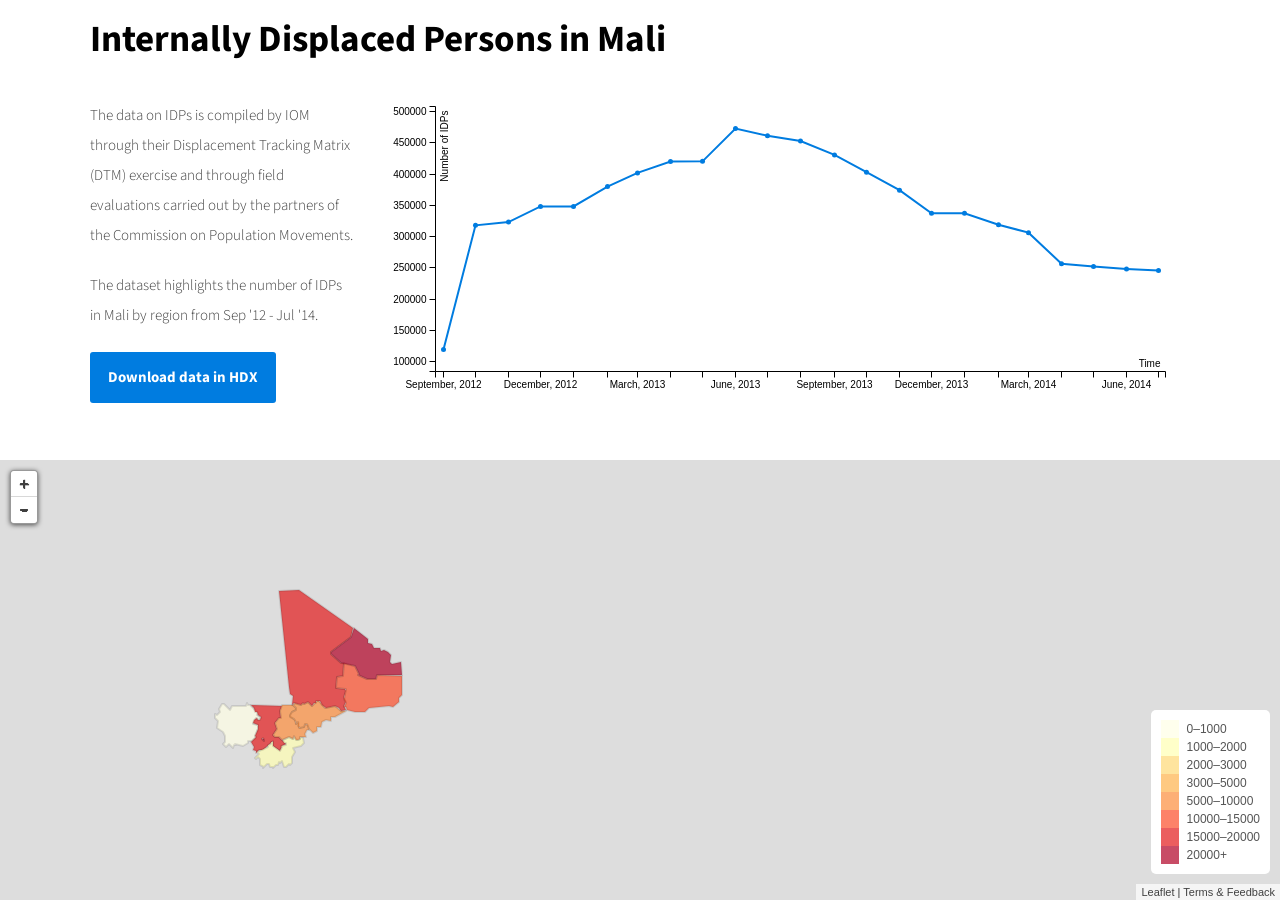
==== commit 7a5df98d: "adding a total trend line" ====
--- a/index.html
+++ b/index.html
@@ -97,7 +97,7 @@
 <!-- Chart specific styles -->
 <style>
 #timeseries .c3-line {
-  stroke-width: 1.6px;
+  stroke-width: 2px;
 }
 #timeseries .c3-line-Average {
   stroke-width: 3px;
@@ -119,29 +119,22 @@
   bindto: '#timeseries',
     data: {
       x: 'date',
-      url: 'data/idp_data_timeseries.csv',
-      type: 'spline',
+      url: 'data/idp_total_data.csv',
+      type: 'line',
       colors: {
-        Bamako: colorPalette[0],
-        Gao: colorPalette[0],
-        Kayes: colorPalette[0],
-        Kidal: colorPalette[0],
-        Koulikoro: colorPalette[0],
-        Mopti: colorPalette[0],
-        Segou: colorPalette[0],
-        Sikasso: colorPalette[0],
-        Tombouctou: colorPalette[0],
-        Average: colorPalette[1]
+        total: colorPalette[1]
       }
     },
     axis: {
       x: {
+        label: 'Time',
         type: 'timeseries',
           tick: {
             format: '%B, %Y'
           }
       },
       y: {
+        label: 'Number of IDPs',
         show: true
       }
     },
@@ -151,11 +144,14 @@
       }
     },
     point: {
-      show: false
+      show: true
     },
     size: {
       height: 300,
       width: 800
+    },
+    legend: {
+      show: false
     }
 });
 
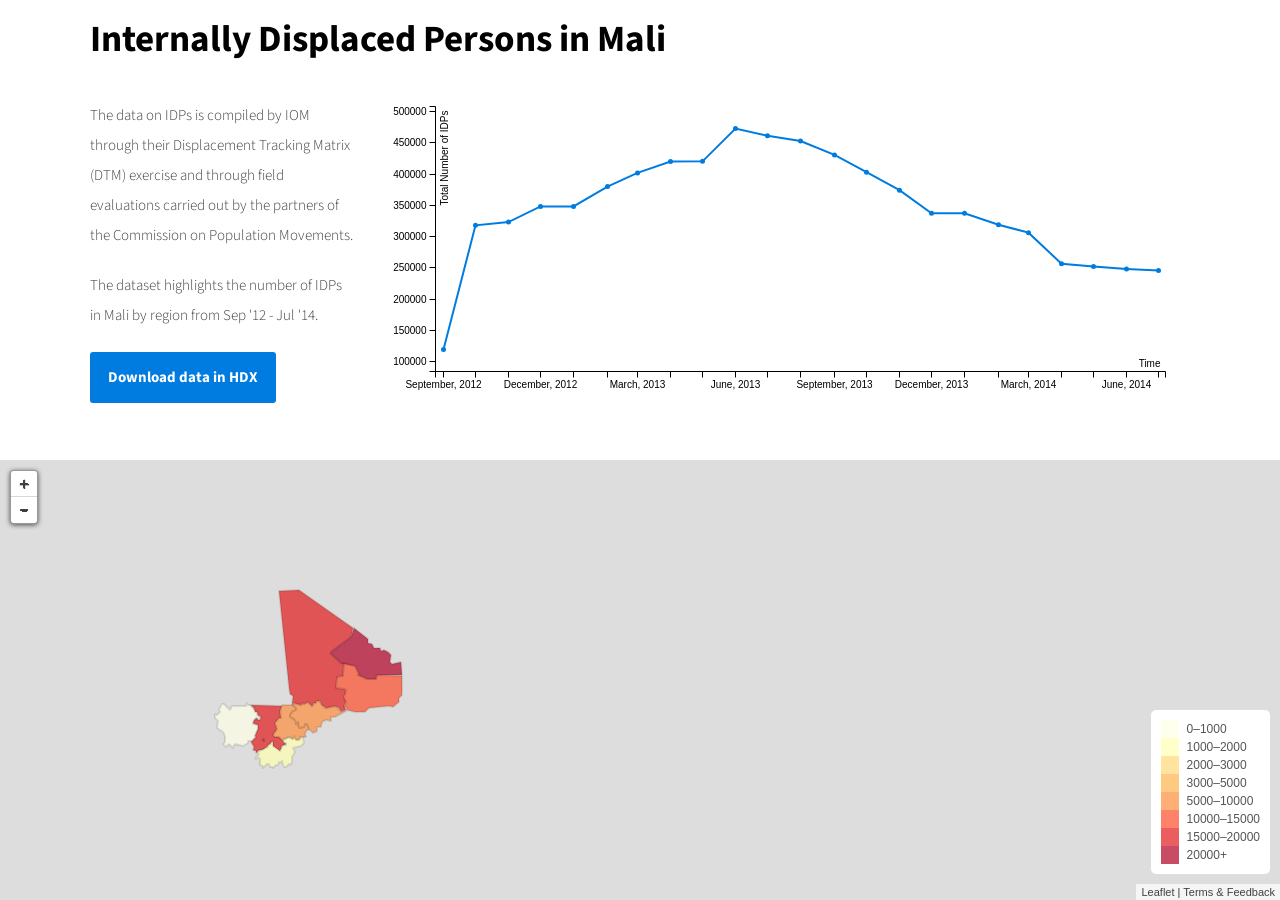
==== commit 23eaba52: "changing labels" ====
--- a/index.html
+++ b/index.html
@@ -123,6 +123,9 @@
       type: 'line',
       colors: {
         total: colorPalette[1]
+      },
+      names: {
+        total: "Total Number of Internally Displaced Persons"
       }
     },
     axis: {
@@ -134,7 +137,7 @@
           }
       },
       y: {
-        label: 'Number of IDPs',
+        label: 'Total Number of IDPs',
         show: true
       }
     },
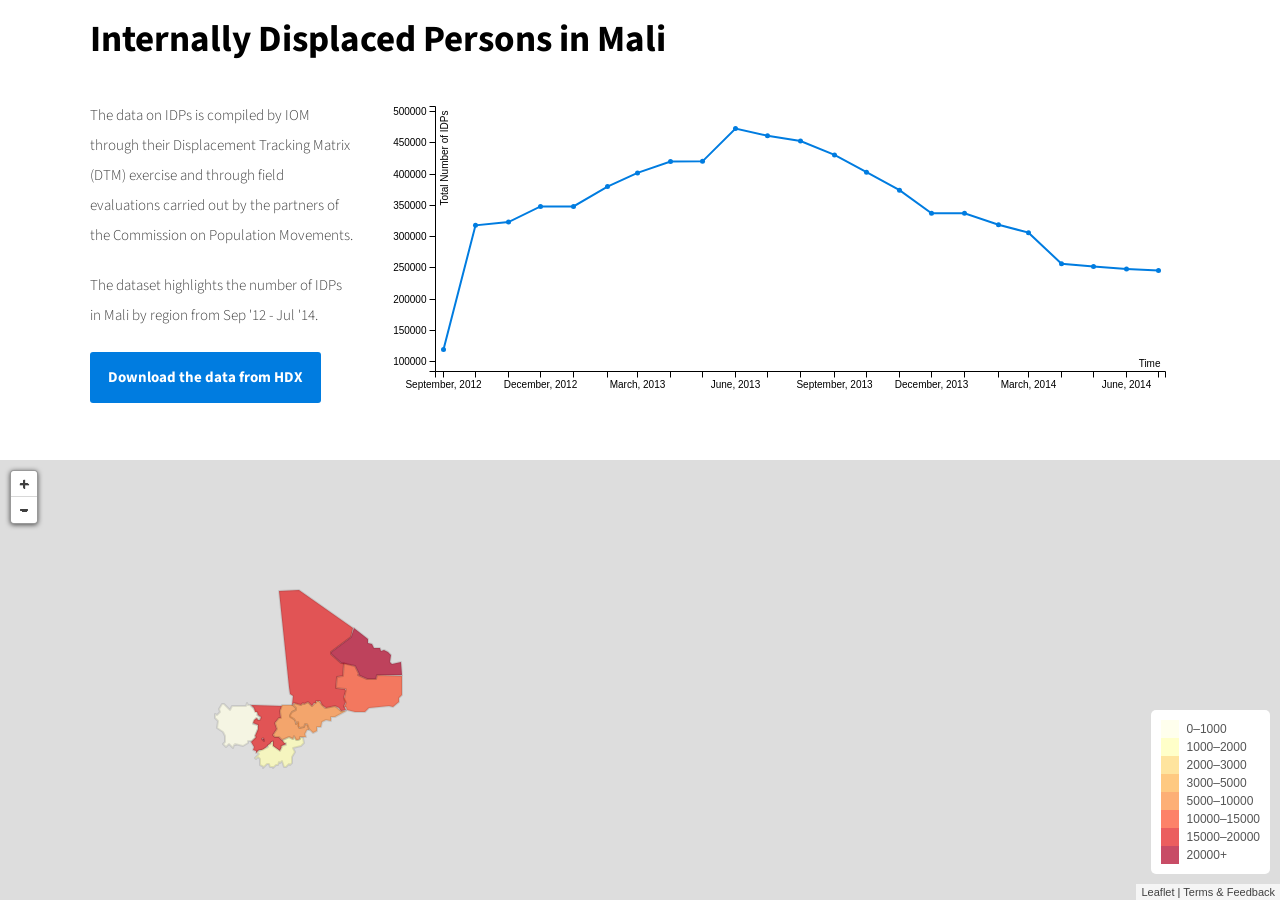
==== commit abf8e9af: "changing button text" ====
--- a/index.html
+++ b/index.html
@@ -55,7 +55,7 @@
   <div class='three columns' style="padding-left: 0px;">
     <p>The data on IDPs is compiled by IOM through their Displacement Tracking Matrix (DTM) exercise and through field evaluations carried out by the partners of the Commission on Population Movements.</p>
     <p>The dataset highlights the number of IDPs in Mali by region from Sep '12 - Jul '14.</p>
-    <a href="https://data.hdx.rwlabs.org/dataset/idps-data-by-region-in-mali" class="btn btn-default btn-lg">Download data in HDX</a>
+    <a href="https://data.hdx.rwlabs.org/dataset/idps-data-by-region-in-mali" class="btn btn-default btn-lg">Download the data from HDX</a>
   </div>
   <div id="timeseries" class="nine columns"></div>
 </div>
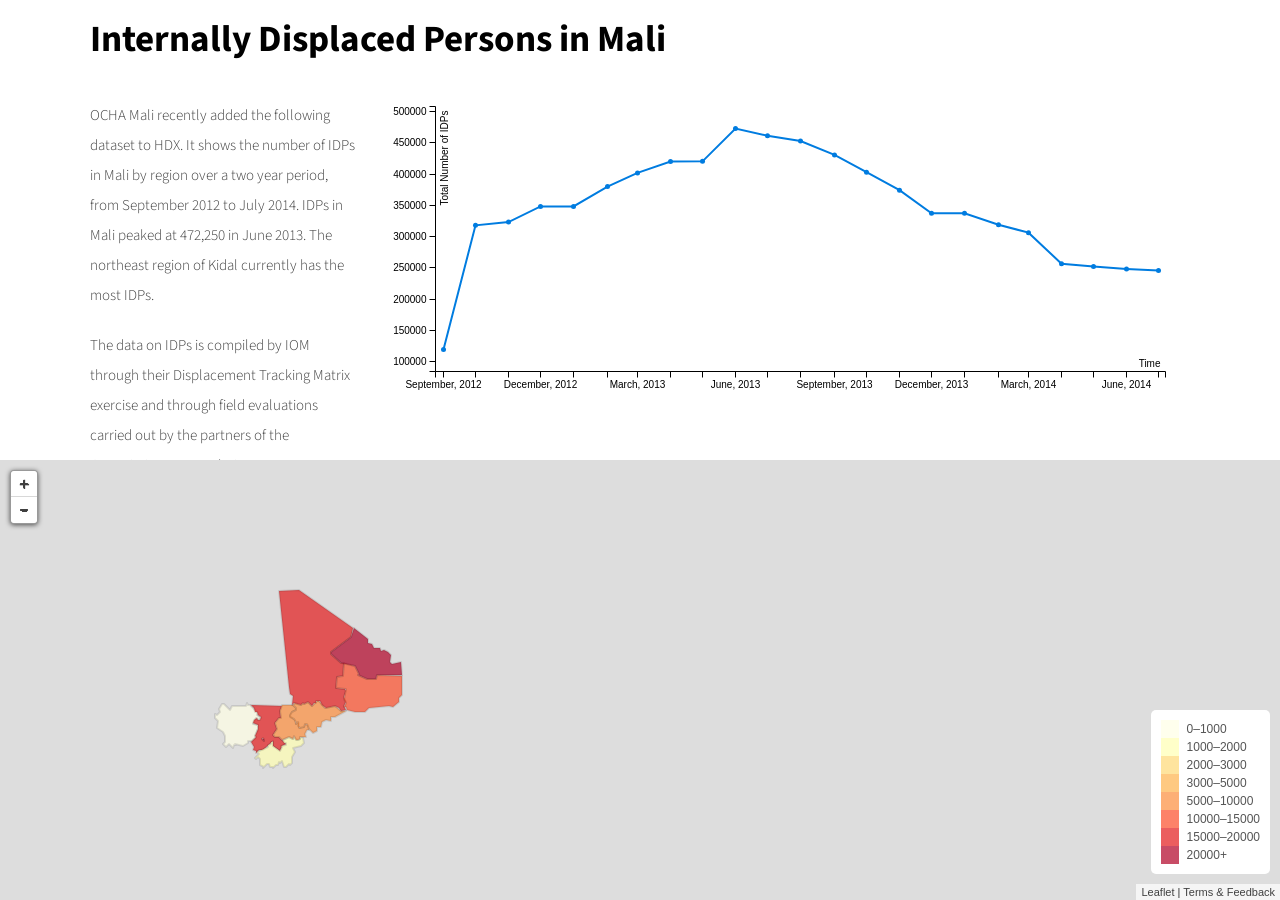
==== commit 99cdf26d: "changing text stub" ====
--- a/index.html
+++ b/index.html
@@ -53,8 +53,11 @@
 </div>
 <div class="row">
   <div class='three columns' style="padding-left: 0px;">
-    <p>The data on IDPs is compiled by IOM through their Displacement Tracking Matrix (DTM) exercise and through field evaluations carried out by the partners of the Commission on Population Movements.</p>
-    <p>The dataset highlights the number of IDPs in Mali by region from Sep '12 - Jul '14.</p>
+
+    <p>OCHA Mali recently added the following dataset to HDX. It shows the number of IDPs in Mali by region over a two year period, from September 2012 to July 2014. IDPs in Mali peaked at 472,250 in June 2013. The northeast region of Kidal currently has the most IDPs.</p>
+
+    <p>The data on IDPs is compiled by IOM through their Displacement Tracking Matrix exercise and through field evaluations carried out by the partners of the Commission on Population Movements.</p>
+
     <a href="https://data.hdx.rwlabs.org/dataset/idps-data-by-region-in-mali" class="btn btn-default btn-lg">Download the data from HDX</a>
   </div>
   <div id="timeseries" class="nine columns"></div>
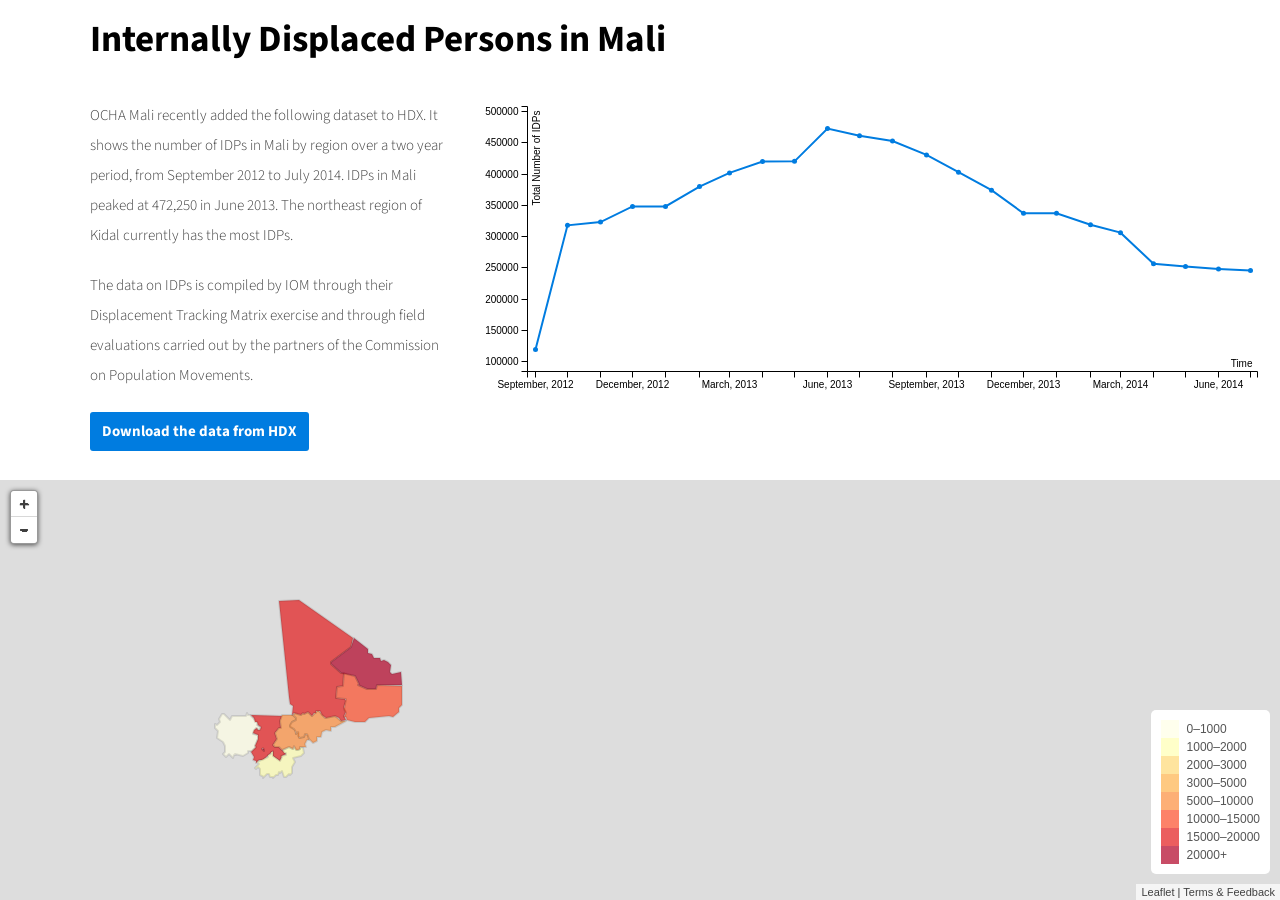
==== commit c66c0601: "small style changes" ====
--- a/index.html
+++ b/index.html
@@ -39,7 +39,7 @@
     }
     #map {
       position:absolute;
-      top:460px;
+      top:480px;
       bottom:0;
       left: 0 ;
       width:100%;
@@ -52,7 +52,7 @@
   <h1><strong>Internally Displaced Persons in Mali</strong></h1>
 </div>
 <div class="row">
-  <div class='three columns' style="padding-left: 0px;">
+  <div class='four columns' style="padding-left: 0px;">
 
     <p>OCHA Mali recently added the following dataset to HDX. It shows the number of IDPs in Mali by region over a two year period, from September 2012 to July 2014. IDPs in Mali peaked at 472,250 in June 2013. The northeast region of Kidal currently has the most IDPs.</p>
 
@@ -60,7 +60,7 @@
 
     <a href="https://data.hdx.rwlabs.org/dataset/idps-data-by-region-in-mali" class="btn btn-default btn-lg">Download the data from HDX</a>
   </div>
-  <div id="timeseries" class="nine columns"></div>
+  <div id="timeseries" class="eight columns"></div>
 </div>
 <div id='map' class='map-box'></div>
 
--- a/css/style.css
+++ b/css/style.css
@@ -27,10 +27,10 @@
 body {
  	background-color: #ffffff;
   	color: #404040;
-  	font: 17px/30px "Source Sans Pro", Helvetica, Arial, sans-serif; /* It was 'Source Sans Pro' */
+  	font: 17px/30px "Source Sans Pro", Helvetica, Arial, sans-serif;
   	font-weight: 300;
   	background-size: 1500px;
-  	max-width: 1260px;
+  	max-width: 1360px;
    	margin-left: auto;
    	margin-right: auto;
 }
@@ -62,16 +62,16 @@
 	font-weight: bold;
 }
 
-header h1 { 
+header h1 {
 	font-family: 'Source Sans Pro';
 	font-weight: 700;
 	color: #666666;
-	/* text-shadow: 0.05em 0.075em 0 rgba(0,0,0,0.1); */ 
-}
-
-header h4 { 
-	font-family: 'Source Sans Pro'; 
-	font-weight: 300; 
+	/* text-shadow: 0.05em 0.075em 0 rgba(0,0,0,0.1); */
+}
+
+header h4 {
+	font-family: 'Source Sans Pro';
+	font-weight: 300;
 }
  
 h1 small, h2 small, h3 small, h4 small, h5 small, h6 small { 
@@ -268,7 +268,7 @@
 	font: bold 15px "Source Sans Pro", Arial, Helvetica, Geneva, sans-serif;
 	margin: 1px 1px 4px 0; 
 	outline: none;
-	padding: 15px 18px;
+	padding: 9px 12px;
 	text-align: center;
 	-webkit-box-shadow: none!important;
 	   -moz-box-shadow: none!important;
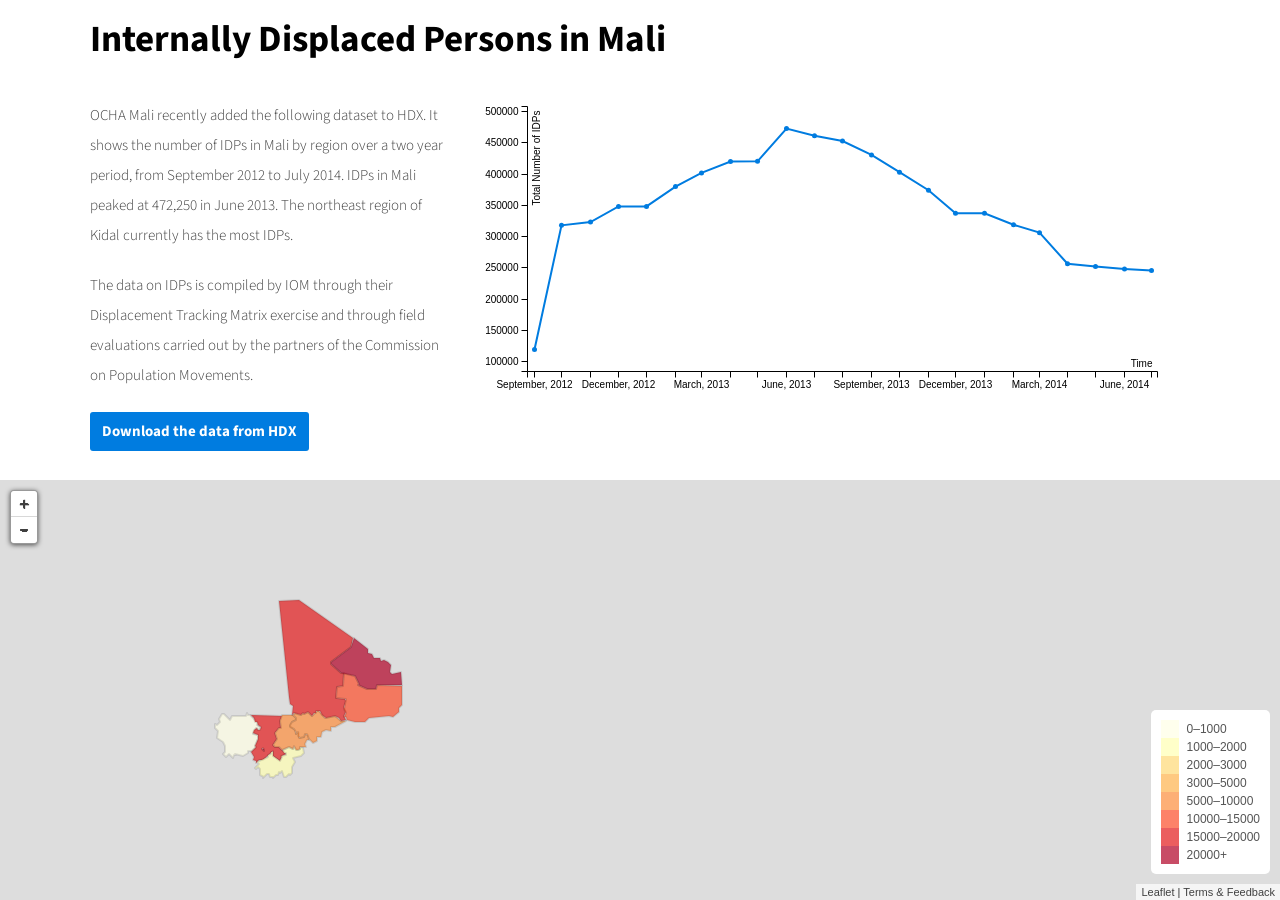
==== commit 651a0837: "changing chart size" ====
--- a/index.html
+++ b/index.html
@@ -154,7 +154,7 @@
     },
     size: {
       height: 300,
-      width: 800
+      width: 700
     },
     legend: {
       show: false
--- a/css/style.css
+++ b/css/style.css
@@ -31,7 +31,7 @@
   	font-weight: 300;
   	background-size: 1500px;
   	max-width: 1360px;
-   	margin-left: auto;
+   	/* margin-left: auto; */
    	margin-right: auto;
 }
 
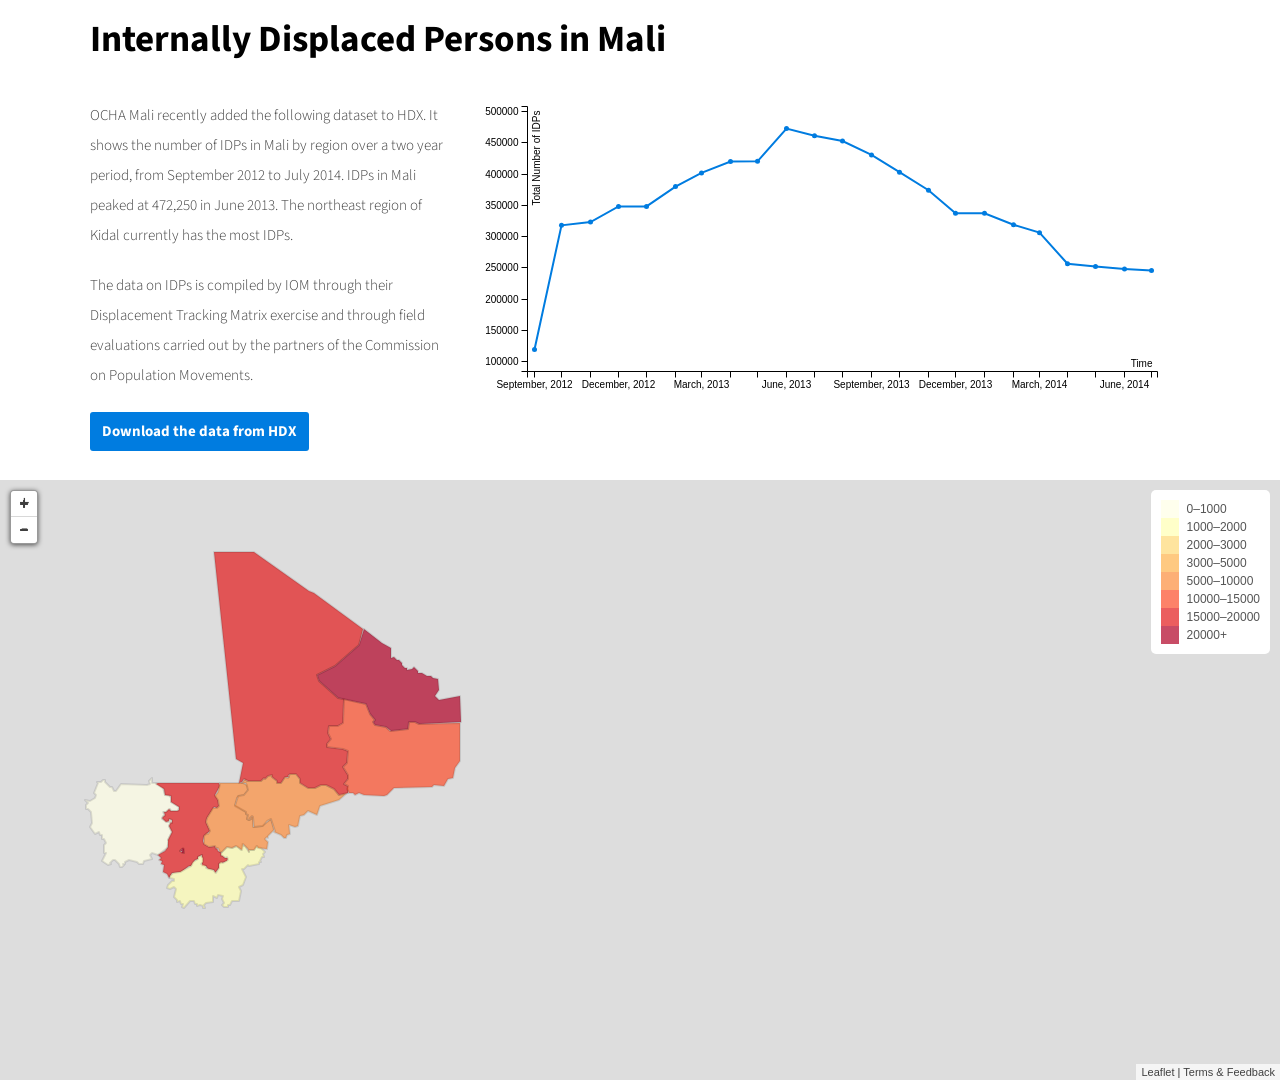
==== commit db5ce0e9: "changing the map sie" ====
--- a/index.html
+++ b/index.html
@@ -40,7 +40,8 @@
     #map {
       position:absolute;
       top:480px;
-      bottom:0;
+      height: 600px;
+      bottom:0px;
       left: 0 ;
       width:100%;
     }
@@ -175,7 +176,7 @@
 
 var map = L.map('map')
     .addLayer(mapboxTiles)
-    .setView([17.63383, 25.15022], 4);
+    .setView([15.63383, 12.15022], 5);
 
 // creating a popup data
 var popup = new L.Popup({ autoPan: false });
@@ -274,7 +275,7 @@
       map.fitBounds(e.target.getBounds());
   }
 
-  var legend = L.control({position: 'bottomright'});
+  var legend = L.control({position: 'topright'});
 
   legend.onAdd = function (map) {
 
@@ -298,12 +299,13 @@
 </script>
 
 <script>
+version = '0.7'
 console.log('~~~~~~~~~~~~~~~~~~~~~~~~~~~~~~~~~~~~')
 console.log('~~~~~~~~~~~~~~~~~~~~~~~~~~~~~~~~~~~~')
 console.log('~~~~~~~~~~~~~~~~~~~~~~~~~~~~~~~~~~~~')
 console.log('Visualizing HDX data.')
 console.log('Developed by @luiscape')
-console.log('Version: v.0.1')
+console.log('Version: v.' + version)
 console.log('~~~~~~~~~~~~~~~~~~~~~~~~~~~~~~~~~~~~')
 console.log('~~~~~~~~~~~~~~~~~~~~~~~~~~~~~~~~~~~~')
 console.log('~~~~~~~~~~~~~~~~~~~~~~~~~~~~~~~~~~~~')
